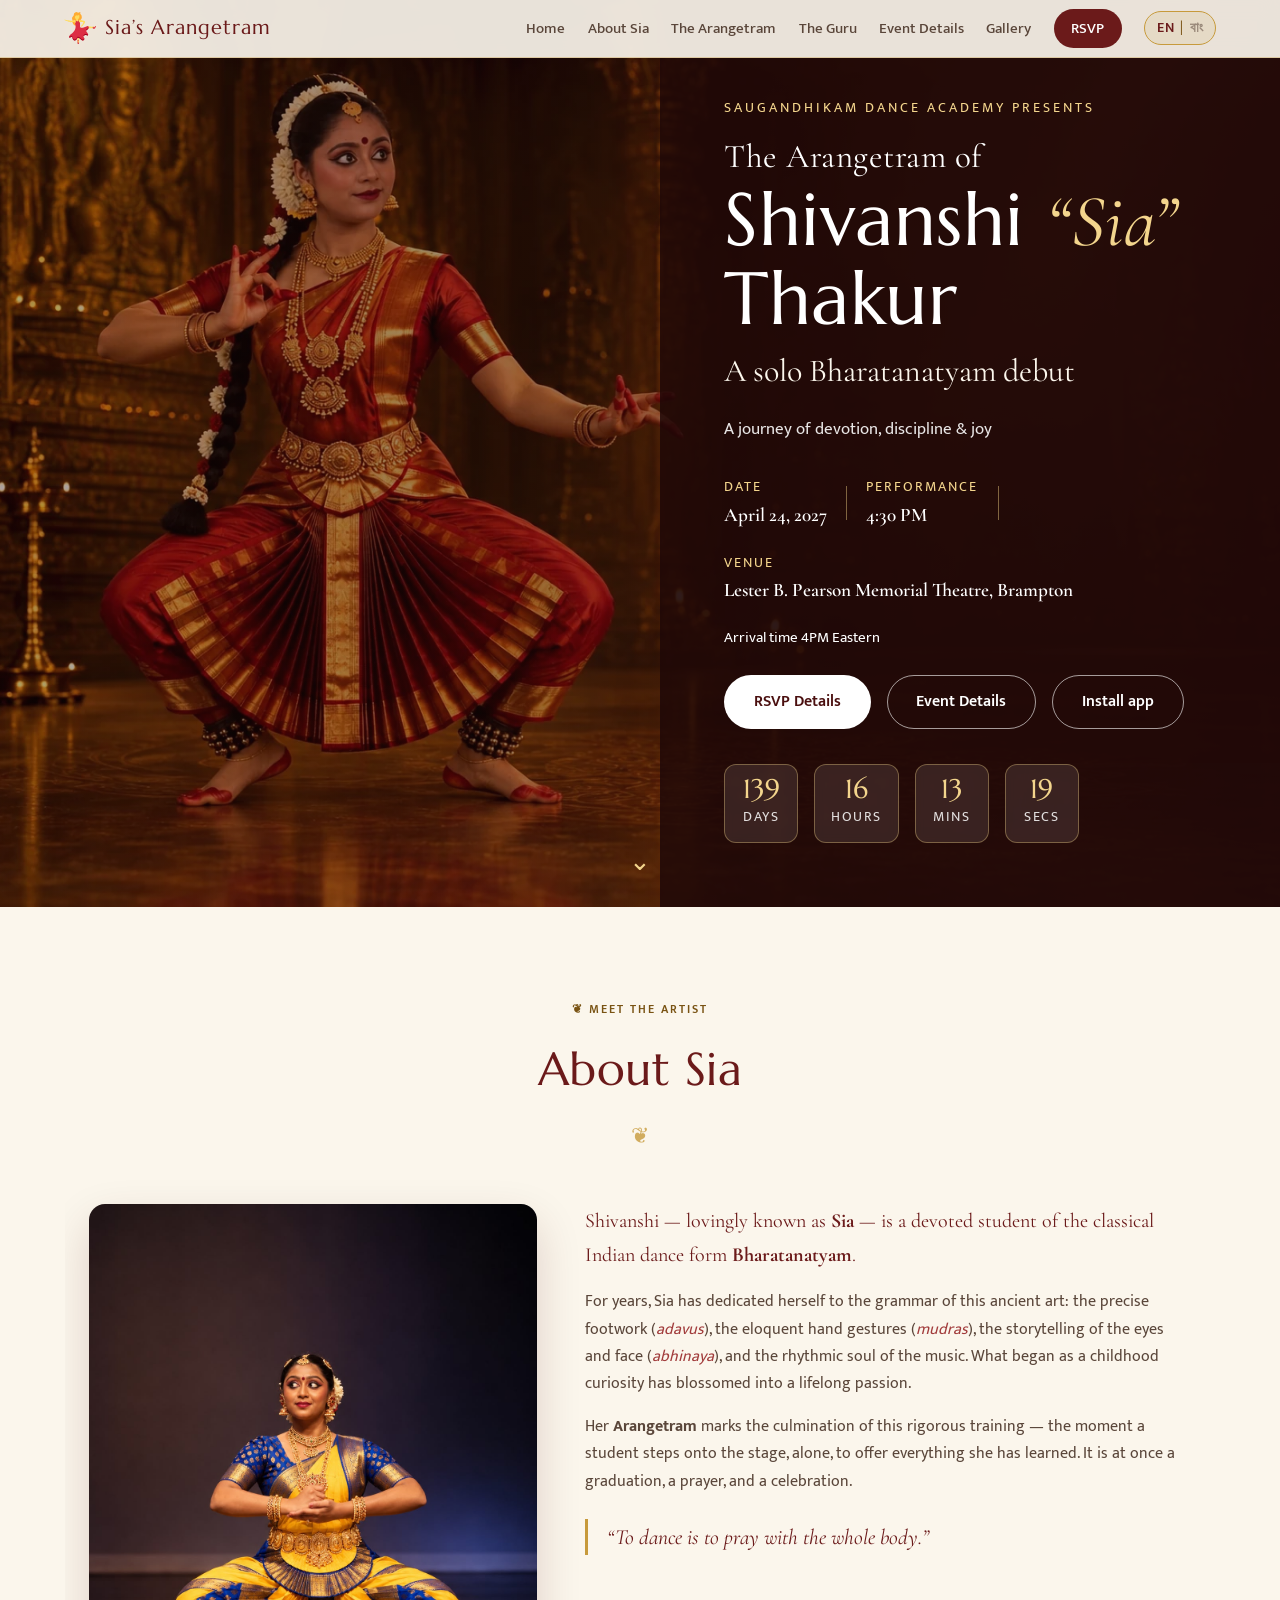
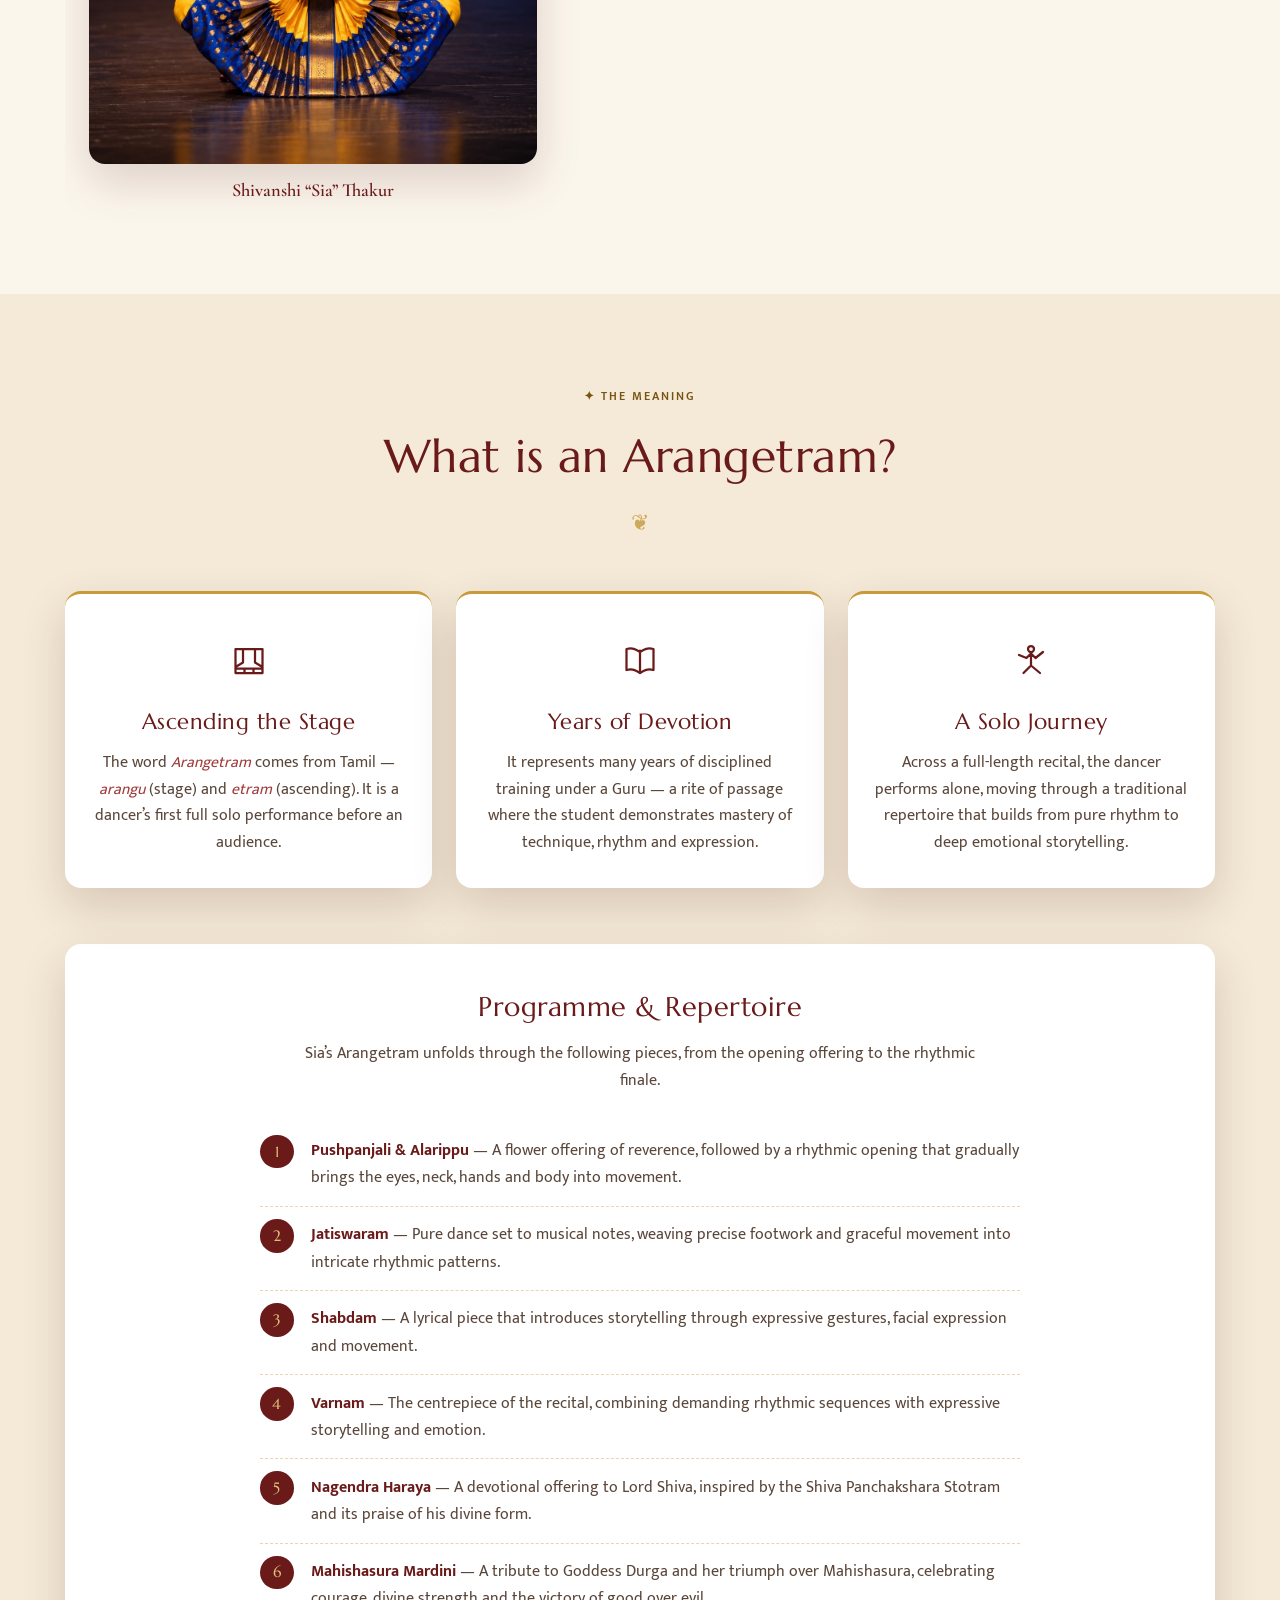
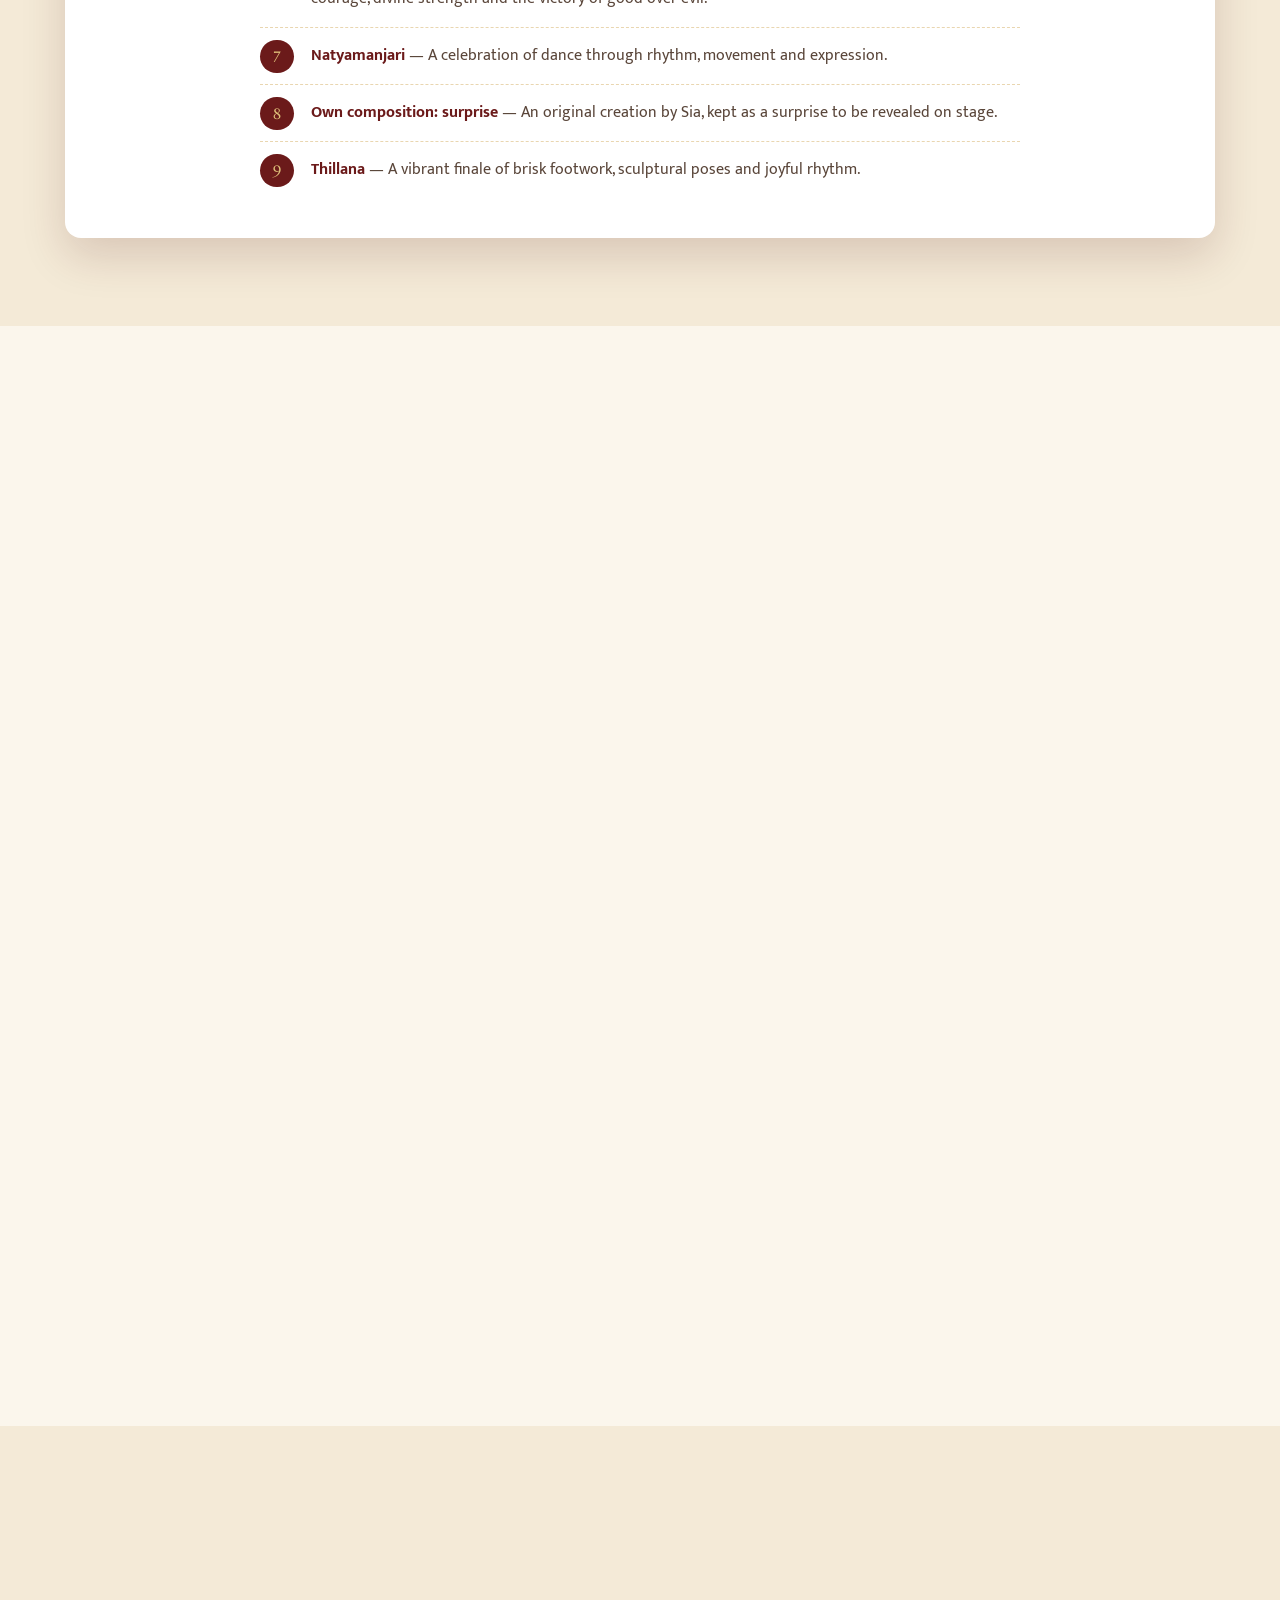
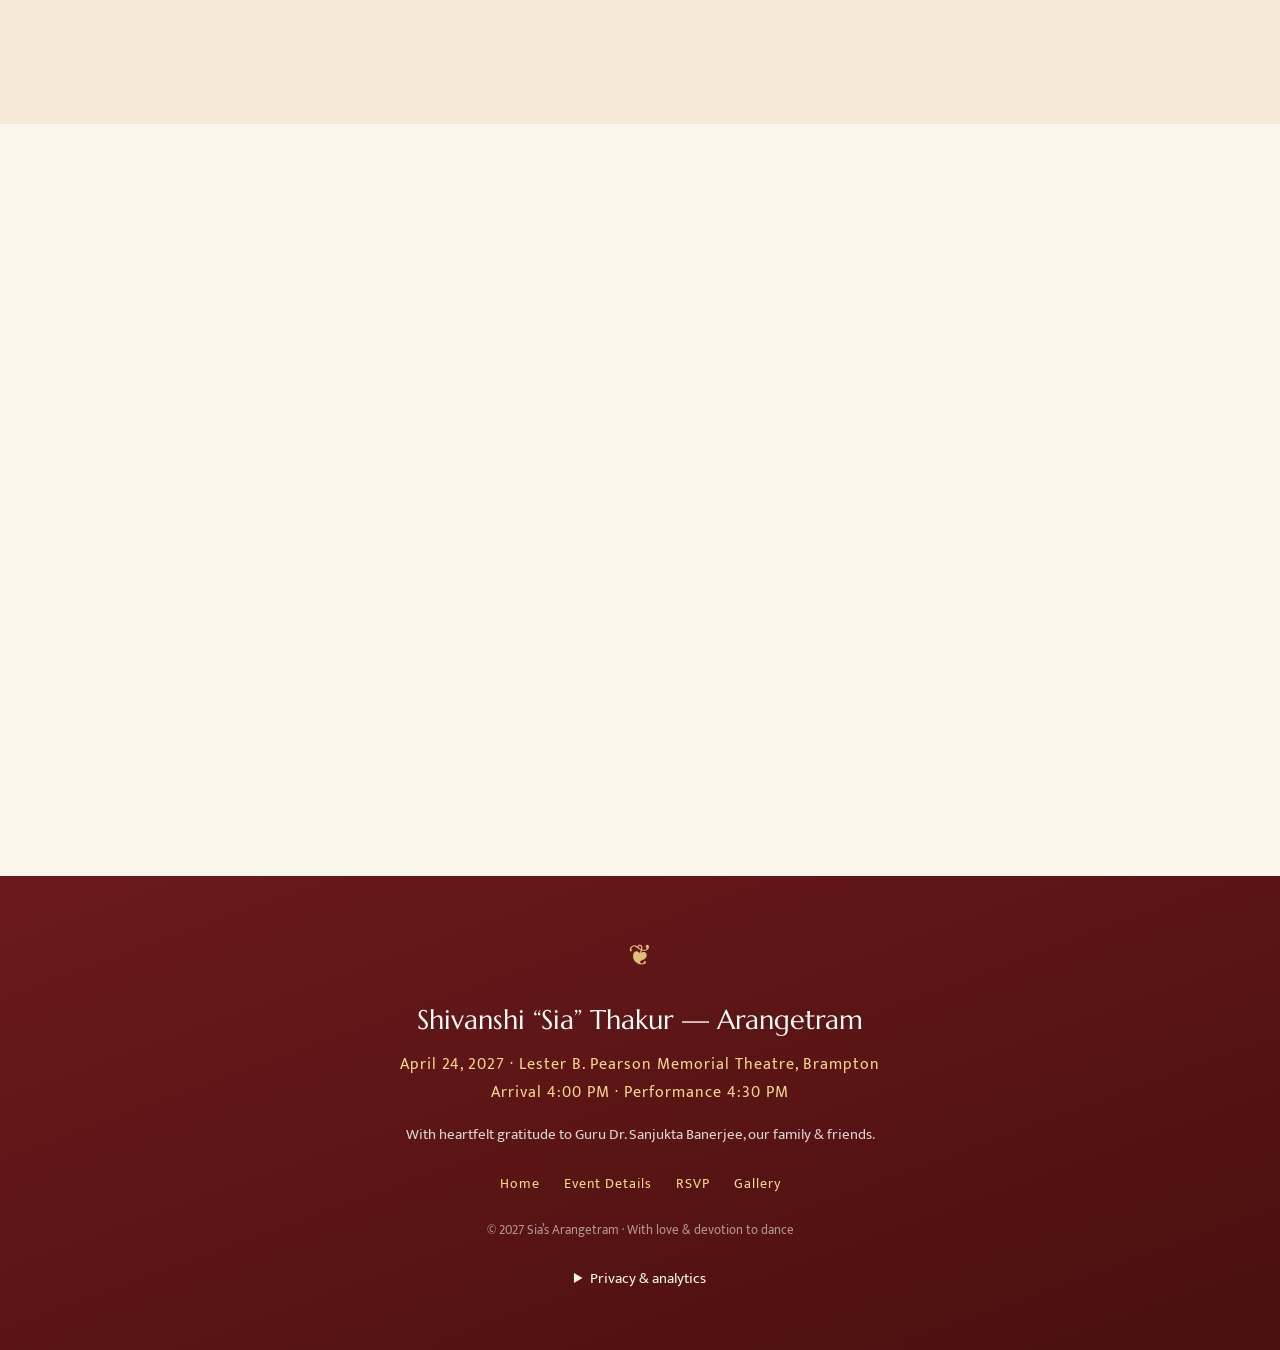
==== index.html @ bdc01415 "Restore two supplied dance portraits with uniform full-pose gallery sizing" ====
<!DOCTYPE html>
<html lang="en">
<head>
<meta charset="UTF-8" />
<meta name="viewport" content="width=device-width, initial-scale=1.0" />
<title>Sia's Arangetram · Shivanshi Thakur · Bharatanatyam</title>
<link rel="canonical" href="https://shivanshi.ca/" />
<meta name="description" content="Celebrate Shivanshi Sia Thakur’s Arangetram on Saturday, April 24, 2027 at Lester B. Pearson Memorial Theatre, Brampton. Welcome at 4:00 PM; performance at 4:30 PM." />

<link rel="preconnect" href="https://fonts.googleapis.com" />
<link rel="preconnect" href="https://fonts.gstatic.com" crossorigin />
<link href="https://fonts.googleapis.com/css2?family=Cormorant+Garamond:ital,wght@0,400;0,500;0,600;0,700;1,400;1,500&family=Marcellus&family=Mukta:wght@300;400;500;600&display=swap" rel="stylesheet" />
<link rel="stylesheet" href="styles.css?v=restored-photos-20261028" />
<link rel="manifest" href="manifest.webmanifest" />
<meta name="theme-color" content="#6b1a1a" />
<meta name="apple-mobile-web-app-capable" content="yes" />
<meta name="apple-mobile-web-app-title" content="Sia" />
<link rel="apple-touch-icon" href="icons/apple-touch-icon.png" />
<script src="pwa.js?v=pwa-20260908" defer></script>
<link rel="icon" href="icons/dance.svg?v=20260908" type="image/svg+xml" />
<link rel="icon" href="icons/favicon-32.png?v=20260908" type="image/png" sizes="32x32" />
<link rel="shortcut icon" href="favicon.ico?v=20260908" />
<meta property="og:type" content="website" />
<meta property="og:url" content="https://shivanshi.ca/" />
<meta property="og:site_name" content="Sia’s Arangetram" />
<meta property="og:title" content="Sia’s Arangetram · April 24, 2027" />
<meta property="og:description" content="Celebrate Shivanshi Thakur’s Bharatanatyam debut at Lester B. Pearson Memorial Theatre, Brampton. Arrival 4PM Eastern." />
<meta property="og:image" content="https://shivanshi.ca/images/hero-sia.png" />
<meta property="og:image:type" content="image/png" />
<meta property="og:image:width" content="1536" />
<meta property="og:image:height" content="1024" />
<meta property="og:image:alt" content="Shivanshi Sia Thakur in Bharatanatyam costume" />
<meta property="og:locale" content="en_CA" />
<meta property="og:locale:alternate" content="bn_BD" />
<meta name="twitter:card" content="summary_large_image" />
<meta name="twitter:title" content="Sia’s Arangetram · April 24, 2027" />
<meta name="twitter:description" content="Lester B. Pearson Memorial Theatre, Brampton · Arrival 4PM Eastern." />
<meta name="twitter:image" content="https://shivanshi.ca/images/hero-sia.png" />
<meta name="twitter:image:alt" content="Shivanshi Sia Thakur in Bharatanatyam costume" />
<script type="application/ld+json">
{
  "@context": "https://schema.org",
  "@type": "Event",
  "@id": "https://shivanshi.ca/#arangetram-event",
  "name": "Shivanshi Sia Thakur’s Arangetram",
  "description": "Bharatanatyam debut recital. Arrival at 4PM Eastern; performance 4:30–7:30 PM, including an intermission. Meet and greet 7:30–8PM. Dinner from 8PM.",
  "url": "https://shivanshi.ca/",
  "image": [
    "https://shivanshi.ca/images/hero-sia.png"
  ],
  "startDate": "2027-04-24T16:30:00-04:00",
  "endDate": "2027-04-24T19:30:00-04:00",
  "doorTime": "2027-04-24T16:00:00-04:00",
  "eventStatus": "https://schema.org/EventScheduled",
  "eventAttendanceMode": "https://schema.org/OfflineEventAttendanceMode",
  "performer": {
    "@type": "Person",
    "name": "Shivanshi Thakur",
    "alternateName": "Sia"
  },
  "location": {
    "@type": "Place",
    "name": "Lester B. Pearson Memorial Theatre",
    "address": {
      "@type": "PostalAddress",
      "streetAddress": "150 Central Park Drive",
      "addressLocality": "Brampton",
      "addressRegion": "ON",
      "postalCode": "L6T 1B4",
      "addressCountry": "CA"
    }
  }
}
</script>
</head>
<body>
<a class="skip-link" href="#mainContent" data-i18n="skip_content">Skip to content</a>

<!-- ================= NAVBAR ================= -->
<header id="navbar">
  <div class="nav-inner">
    <a href="#home" class="brand">
      <img class="brand-dance-icon" src="icons/dance.svg" alt="" width="32" height="32" />
      <span class="brand-text" data-i18n="brand">Sia&rsquo;s Arangetram</span>
    </a>
    <nav>
      <button class="nav-toggle" aria-controls="mobileNavigation" aria-label="Toggle menu" aria-expanded="false">&#9776;</button>
      <ul class="nav-links" id="mobileNavigation">
        <li><a href="#home" data-i18n="nav_home">Home</a></li>
        <li><a href="#about" data-i18n="nav_about">About Sia</a></li>
        <li><a href="#arangetram" data-i18n="nav_arangetram">The Arangetram</a></li>
        <li><a href="#guru" data-i18n="nav_guru">The Guru</a></li>
        <li><a href="#event" data-i18n="nav_event">Event Details</a></li>
        <li><a href="#gallery" data-i18n="nav_gallery">Gallery</a></li>
        <li><a href="#rsvp" class="nav-cta" data-i18n="nav_rsvp">RSVP</a></li>
        <li>
          <button id="langToggle" class="lang-toggle" aria-label="Switch language">
            <span class="lang-opt" data-lang="en">EN</span>
            <span class="lang-sep">|</span>
            <span class="lang-opt" data-lang="bn">&#2476;&#2494;&#2434;</span>
          </button>
        </li>
      </ul>
    </nav>
  </div>
<p id="languageStatus" class="sr-only" role="status"></p>
</header>

<main id="mainContent" tabindex="-1">
<!-- ================= HERO ================= -->
<section id="home" class="hero">
  <div class="hero-bg" style="background-image:url('images/hero-sia.webp')"></div>
  <div class="hero-overlay"></div>
  <div class="hero-content">
    <p class="hero-kicker" data-i18n="hero_kicker">Saugandhikam Dance Academy presents</p>
    <h1 class="hero-title" data-i18n="hero_title"><span class="hero-intro">The Arangetram of</span>Shivanshi <span>&ldquo;Sia&rdquo;</span> Thakur</h1>
    <p class="hero-sub" data-i18n="hero_sub">A solo Bharatanatyam debut</p>
    <p class="hero-tag" data-i18n="hero_tag">A journey of devotion, discipline &amp; joy</p>
    <div class="hero-meta">
      <div class="hero-meta-item">
        <span class="hm-label" data-i18n="label_date">Date</span>
        <span class="hm-value" data-i18n="val_date">April 24, 2027</span>
      </div>
      <div class="hero-divider"></div>
      <div class="hero-meta-item">
        <span class="hm-label" data-i18n="label_time">Performance</span>
        <span class="hm-value" data-i18n="val_time">4:30 PM</span>
      </div>
      <div class="hero-divider"></div>
      <div class="hero-meta-item">
        <span class="hm-label" data-i18n="label_venue">Venue</span>
        <span class="hm-value" data-i18n="val_venue">Lester B. Pearson Memorial Theatre, Brampton</span>
      </div>
    </div>
    <p class="hero-arrival" data-i18n="hero_arrival">Arrival time 4PM Eastern</p>
    <div class="hero-actions">
      <a href="#rsvp" class="btn btn-primary" data-i18n="btn_rsvp_now">RSVP Details</a>
      <a href="#event" class="btn btn-ghost" data-i18n="btn_event_details">Event Details</a>
      <a href="#install" class="btn btn-ghost" data-i18n="install_link">Install app</a>
    </div>
    <div id="countdown" class="countdown" aria-label="Countdown to the event"></div>
  </div>
  <a href="#about" class="scroll-cue" aria-label="Scroll down">&#8964;</a>
</section>

<!-- ================= ABOUT SIA ================= -->
<section id="about" class="section">
  <div class="section-head">
    <span class="eyebrow" data-i18n="about_eyebrow">&#10086; Meet the Artist</span>
    <h2 data-i18n="about_h2">About Sia</h2>
    <div class="ornament">&#10086;</div>
  </div>
  <div class="about-grid">
    <div class="about-photo">
      <img class="sia-portrait" src="images/sia-portrait.jpeg" alt="Shivanshi Sia Thakur in a blue and yellow Bharatanatyam costume" width="1122" height="1402" loading="lazy" decoding="async" />
      <div class="photo-caption" data-i18n="about_caption">Shivanshi &ldquo;Sia&rdquo; Thakur</div>
    </div>
    <div class="about-text">
      <p class="lead" data-i18n="about_p1">Shivanshi &mdash; lovingly known as <strong>Sia</strong> &mdash; is a devoted student of the classical Indian dance form <strong>Bharatanatyam</strong>.</p>
      <p data-i18n="about_p2">For years, Sia has dedicated herself to the grammar of this ancient art: the precise footwork (<em>adavus</em>), the eloquent hand gestures (<em>mudras</em>), the storytelling of the eyes and face (<em>abhinaya</em>), and the rhythmic soul of the music. What began as a childhood curiosity has blossomed into a lifelong passion.</p>
      <p data-i18n="about_p3">Her <strong>Arangetram</strong> marks the culmination of this rigorous training &mdash; the moment a student steps onto the stage, alone, to offer everything she has learned. It is at once a graduation, a prayer, and a celebration.</p>
      <blockquote data-i18n="about_quote">&ldquo;To dance is to pray with the whole body.&rdquo;</blockquote>
    </div>
  </div>
</section>

<!-- ================= THE ARANGETRAM ================= -->
<section id="arangetram" class="section section-alt">
  <div class="section-head">
    <span class="eyebrow" data-i18n="ar_eyebrow">&#10022; The Meaning</span>
    <h2 data-i18n="ar_h2">What is an Arangetram?</h2>
    <div class="ornament">&#10086;</div>
  </div>
  <div class="info-cards">
    <div class="info-card">
      <div class="info-icon"><svg class="line-icon" viewBox="0 0 24 24" fill="none" stroke="currentColor" stroke-width="1.5" stroke-linecap="round" stroke-linejoin="round" aria-hidden="true" focusable="false"><path d="M3 4h18v16H3zM8 4v9l-5 3m13-12v9l5 3M3 17h18M9 20v-3m6 3v-3"/></svg></div>
      <h3 data-i18n="ar_c1_h">Ascending the Stage</h3>
      <p data-i18n="ar_c1_p">The word <em>Arangetram</em> comes from Tamil &mdash; <em>arangu</em> (stage) and <em>etram</em> (ascending). It is a dancer&rsquo;s first full solo performance before an audience.</p>
    </div>
    <div class="info-card">
      <div class="info-icon"><svg class="line-icon" viewBox="0 0 24 24" fill="none" stroke="currentColor" stroke-width="1.5" stroke-linecap="round" stroke-linejoin="round" aria-hidden="true" focusable="false"><path d="M12 5v15M3 4c4-1 6 0 9 2 3-2 5-3 9-2v14c-4-1-6 0-9 2-3-2-5-3-9-2z"/></svg></div>
      <h3 data-i18n="ar_c2_h">Years of Devotion</h3>
      <p data-i18n="ar_c2_p">It represents many years of disciplined training under a Guru &mdash; a rite of passage where the student demonstrates mastery of technique, rhythm and expression.</p>
    </div>
    <div class="info-card">
      <div class="info-icon"><svg class="line-icon" viewBox="0 0 24 24" fill="none" stroke="currentColor" stroke-width="1.5" stroke-linecap="round" stroke-linejoin="round" aria-hidden="true" focusable="false"><circle cx="12" cy="4" r="2"/><path d="m4 8 5 2 3-3 3 3 5-4M12 7v8m0 0-5 5m5-5 6 5"/></svg></div>
      <h3 data-i18n="ar_c3_h">A Solo Journey</h3>
      <p data-i18n="ar_c3_p">Across a full-length recital, the dancer performs alone, moving through a traditional repertoire that builds from pure rhythm to deep emotional storytelling.</p>
    </div>
  </div>
  <div class="margam">
    <h3 class="margam-title" data-i18n="margam_title">Programme &amp; Repertoire</h3>
    <p class="margam-intro" data-i18n="margam_intro">Sia’s Arangetram unfolds through the following pieces, from the opening offering to the rhythmic finale.</p>
    <ol class="margam-list">
      <li data-i18n="margam_1"><strong>Pushpanjali &amp; Alarippu</strong> — A flower offering of reverence, followed by a rhythmic opening that gradually brings the eyes, neck, hands and body into movement.</li>
      <li data-i18n="margam_2"><strong>Jatiswaram</strong> — Pure dance set to musical notes, weaving precise footwork and graceful movement into intricate rhythmic patterns.</li>
      <li data-i18n="margam_3"><strong>Shabdam</strong> — A lyrical piece that introduces storytelling through expressive gestures, facial expression and movement.</li>
      <li data-i18n="margam_4"><strong>Varnam</strong> — The centrepiece of the recital, combining demanding rhythmic sequences with expressive storytelling and emotion.</li>
      <li data-i18n="margam_nagendra"><strong>Nagendra Haraya</strong> — A devotional offering to Lord Shiva, inspired by the Shiva Panchakshara Stotram and its praise of his divine form.</li>
      <li data-i18n="margam_5"><strong>Mahishasura Mardini</strong> — A tribute to Goddess Durga and her triumph over Mahishasura, celebrating courage, divine strength and the victory of good over evil.</li>
      <li data-i18n="margam_6"><strong>Natyamanjari</strong> — A celebration of dance through rhythm, movement and expression.</li>
      <li data-i18n="margam_7"><strong>Own composition: surprise</strong> — An original creation by Sia, kept as a surprise to be revealed on stage.</li>
      <li data-i18n="margam_8"><strong>Thillana</strong> — A vibrant finale of brisk footwork, sculptural poses and joyful rhythm.</li>
    </ol>
  </div>
</section>

<!-- ================= THE GURU ================= -->
<section id="guru" class="section">
  <div class="section-head">
    <span class="eyebrow" data-i18n="guru_eyebrow">&#10086; Guru Vandana</span>
    <h2 data-i18n="guru_h2">The Guru</h2>
    <div class="ornament">&#10086;</div>
  </div>
  <div class="guru-grid">
    <div class="guru-text">
      <h3 data-i18n="guru_name">Dr. Sanjukta Banerjee</h3>
      <p class="guru-role" data-i18n="guru_role">Guru · Founder &amp; Artistic Director, Saugandhikam Dance Academy</p>
      <p data-i18n="guru_p1"><strong>Dr. Sanjukta Banerjee</strong> is an Indo-Canadian classical dancer, choreographer and educator whose practice spans <strong>Bharatanatyam, Mohiniyattam and Kathakali</strong>. She holds a PhD in Dance from York University and trained at Kolkata Kalamandalam under Kalamandalam P. Govindan Kutty and Dr. Thankamani Kutty.</p>
      <p data-i18n="guru_p2">Many know her as <strong>Goddess Durga in Doordarshan&rsquo;s Mahalaya presentation of Mahishasura Mardini</strong>. Alongside her television work, she has brought Indian classical dance to international audiences through performances, workshops and lecture-demonstrations.</p>
      <p data-i18n="guru_p3">As founder and artistic director of <strong>Saugandhikam Dance Academy</strong>, she nurtures dancers across the Greater Toronto Area. Sia&rsquo;s Arangetram is a celebration of this guru–shishya bond, with heartfelt gratitude for her Guru&rsquo;s guidance, care and dedication.</p>
      <p class="guru-sources" data-i18n="guru_sources"><a href="https://www.sanjuktabanerjee.org/" target="_blank" rel="noopener noreferrer">Official artist profile</a></p>
    </div>
    <div class="guru-photo">
      <img class="guru-portrait" src="images/guru-sanjukta-20260908.webp" alt="Dr. Sanjukta Banerjee in a classical dance pose" width="1024" height="1536" loading="lazy" decoding="async" />
      <div class="photo-caption" data-i18n="guru_caption">Dr. Sanjukta Banerjee</div>
    </div>
  </div>
</section>


<!-- ================= EVENT DETAILS ================= -->
<section id="event" class="section section-alt">
  <div class="section-head">
    <span class="eyebrow" data-i18n="event_eyebrow">&#10022; You&rsquo;re Invited</span>
    <h2 data-i18n="event_h2">Event Details</h2>
    <div class="ornament">&#10086;</div>
  </div>
  <div class="event-grid">
    <div class="event-card">
      <div class="event-icon"><svg class="line-icon" viewBox="0 0 24 24" fill="none" stroke="currentColor" stroke-width="1.5" stroke-linecap="round" stroke-linejoin="round" aria-hidden="true" focusable="false"><rect x="3" y="5" width="18" height="16" rx="2"/><path d="M7 3v4m10-4v4M3 11h18m-13 4h2m4 0h2"/></svg></div>
      <h3 data-i18n="event_date_h">Date</h3>
      <p data-i18n="event_date_p">Saturday<br /><strong>April 24, 2027</strong></p>
    </div>
    <div class="event-card">
      <div class="event-icon"><svg class="line-icon" viewBox="0 0 24 24" fill="none" stroke="currentColor" stroke-width="1.5" stroke-linecap="round" stroke-linejoin="round" aria-hidden="true" focusable="false"><circle cx="12" cy="12" r="9"/><path d="M12 7v5l4 2"/></svg></div>
      <h3 data-i18n="event_time_h">Performance</h3>
      <p data-i18n="event_time_p"><strong>4:30–7:30 PM</strong><br />Includes a 30-minute intermission</p>
    </div>
    <div class="event-card">
      <div class="event-icon"><svg class="line-icon" viewBox="0 0 24 24" fill="none" stroke="currentColor" stroke-width="1.5" stroke-linecap="round" stroke-linejoin="round" aria-hidden="true" focusable="false"><path d="M19 10c0 5-7 11-7 11S5 15 5 10a7 7 0 0 1 14 0Z"/><circle cx="12" cy="10" r="2"/></svg></div>
      <h3 data-i18n="event_venue_h">Venue</h3>
      <p data-i18n="event_venue_p"><strong>Lester B. Pearson Memorial Theatre</strong><br />150 Central Park Drive<br />Brampton, ON L6T 1B4</p>
    </div>
    <div class="event-card" id="musicians">
      <div class="event-icon"><svg class="line-icon" viewBox="0 0 24 24" fill="none" stroke="currentColor" stroke-width="1.5" stroke-linecap="round" stroke-linejoin="round" aria-hidden="true" focusable="false"><path d="M9 18V5l11-2v13M9 9l11-2"/><ellipse cx="6" cy="18" rx="3" ry="2"/><ellipse cx="17" cy="16" rx="3" ry="2"/></svg></div>
      <h3 data-i18n="event_music_h">Musicians</h3>
      <p data-i18n="event_music_p"><a href="musicians.html">Meet the musicians</a><br />Vocal · Mridangam · Flute</p>
    </div>
    <div class="event-card">
      <div class="event-icon"><svg class="line-icon" viewBox="0 0 24 24" fill="none" stroke="currentColor" stroke-width="1.5" stroke-linecap="round" stroke-linejoin="round" aria-hidden="true" focusable="false"><path d="M4 3v7m4-7v7M4 7h4m-2 3v11M19 3c-5 4-5 9 0 9V3Zm0 9v9"/><circle cx="12" cy="13" r="3"/></svg></div>
      <h3 data-i18n="event_food_h">Dinner</h3>
      <p data-i18n="event_food_p"><strong>8:00 PM onwards</strong><br />Please join us after the recital<br /><small>Vegetarian</small></p>
    </div>
    <div class="event-card">
      <div class="event-icon"><svg class="line-icon" viewBox="0 0 24 24" fill="none" stroke="currentColor" stroke-width="1.5" stroke-linecap="round" stroke-linejoin="round" aria-hidden="true" focusable="false"><circle cx="12" cy="7" r="4"/><path d="M4 21v-2a8 8 0 0 1 16 0v2"/></svg></div>
      <h3 data-i18n="event_guest_h">Special Guest</h3>
      <p data-i18n="event_guest_p"><strong>To Be Announced</strong></p>
    </div>
  </div>

  <div class="calendar-links">
    <h3 data-i18n="calendar_title">Add to your calendar</h3>
    <p data-i18n="calendar_note">Saves arrival at 4PM through the recital’s end at 7:30PM Eastern. Meet &amp; greet 7:30–8PM; dinner from 8PM.</p>
    <a class="btn btn-primary" href="https://calendar.google.com/calendar/render?action=TEMPLATE&amp;text=Sia%E2%80%99s%20Arangetram%20%E2%80%94%20arrival%20%26%20recital&amp;dates=20270424T200000Z%2F20270424T233000Z&amp;ctz=America%2FToronto&amp;details=Arrival%204PM%20Eastern.%20Performance%204%3A30%E2%80%937%3A30%20PM%2C%20including%20intermission.%20Meet%20%26%20greet%207%3A30%E2%80%938PM.%20Dinner%20from%208PM%20(outside%20this%20calendar%20block).%20https%3A%2F%2Fshivanshi.ca%2F&amp;location=Lester%20B.%20Pearson%20Memorial%20Theatre%2C%20150%20Central%20Park%20Drive%2C%20Brampton%2C%20ON%20L6T%201B4" target="_blank" rel="noopener noreferrer" data-i18n="calendar_google">Google Calendar</a>
    <a class="btn calendar-download" href="sia-arangetram.ics" download="sia-arangetram.ics" data-i18n="calendar_download">Apple / Outlook / Download .ics</a>
  </div>
  <div class="event-extra">
    <div class="map-wrap">
      <h3 data-i18n="map_h">Getting There</h3>
      <p data-i18n="val_venue">Lester B. Pearson Memorial Theatre, Brampton</p>
      <p class="map-note" data-i18n="map_note">Located in the Brampton Civic Centre. Please arrive at 4:00 PM Eastern; the performance begins at 4:30 PM.</p>
      <p class="venue-link"><a href="https://www.google.com/maps/dir/?api=1&amp;destination=Lester%20B.%20Pearson%20Memorial%20Theatre%2C%20150%20Central%20Park%20Drive%2C%20Brampton%2C%20ON%20L6T%201B4" target="_blank" rel="noopener noreferrer" data-i18n="venue_directions">Get directions</a> · <a href="https://experiencebrampton.com/venue/lbp-theatre/" target="_blank" rel="noopener noreferrer" data-i18n="venue_link">Venue information</a></p>
    </div>
    <div class="schedule-wrap">
      <h3 data-i18n="sched_h">The Evening</h3>
      <ul class="timeline">
<li><span class="t-time" data-i18n="sched_time_1">4:00–4:30 PM</span><span class="t-desc" data-i18n="sched_1">Guest arrival, welcome &amp; refreshments</span></li>
<li><span class="t-time" data-i18n="sched_time_2">4:30–7:30 PM</span><span class="t-desc" data-i18n="sched_2">Arangetram performance, including the intermission</span></li>
<li><span class="t-time" data-i18n="sched_time_3">During the recital</span><span class="t-desc" data-i18n="sched_3">30-minute intermission · Exact time to be announced</span></li>
<li><span class="t-time" data-i18n="sched_meet_time">7:30–8:00 PM</span><span class="t-desc" data-i18n="sched_meet">Meet &amp; greet</span></li>
<li><span class="t-time" data-i18n="sched_time_4">8:00 PM onwards</span><span class="t-desc" data-i18n="sched_4">Dinner</span></li>
</ul>
<p class="schedule-note" data-i18n="schedule_timezone">All times are local to Toronto.</p>
    </div>
  </div>
</section>

<!-- ================= GALLERY / RECORDINGS ================= -->
<section id="gallery" class="section">
  <div class="section-head"><span class="eyebrow" data-i18n="gallery_eyebrow">A Journey in Dance</span><h2 data-i18n="gallery_h2">Gallery &amp; Recordings</h2><div class="ornament" aria-hidden="true">&#10086;</div></div>
  <div class="gallery-tabs" role="tablist" aria-label="Gallery period" hidden>
    <button type="button" id="tabBefore" role="tab" aria-controls="galleryBefore" aria-selected="true" tabindex="0" data-i18n="gallery_before">Before the event</button>
    <button type="button" id="tabAfter" role="tab" aria-controls="galleryAfter" aria-selected="false" tabindex="-1" data-i18n="gallery_after">After the event</button>
  </div>
  <div id="galleryBefore" role="tabpanel" aria-labelledby="tabBefore" tabindex="0">
  <h3 class="sub-head" data-i18n="gallery_photo_h">Sia in Dance</h3>
  <p class="gallery-sub-note" data-i18n="gallery_portrait_note">A few moments from Sia&rsquo;s dance journey.</p>
  <div class="dance-portraits">
<a class="gallery-photo gallery-photo--full" href="images/sia-courtyard-restored-20261028.jpeg" aria-haspopup="dialog"><img src="images/sia-courtyard-restored-20261028.jpeg" alt="Sia in a blue and orange Bharatanatyam costume, holding an aramandi pose" width="991" height="1356" loading="lazy" decoding="async" /></a>
<a class="gallery-photo gallery-photo--full" href="images/sia-mudras-restored-20261028.jpeg" aria-haspopup="dialog"><img src="images/sia-mudras-restored-20261028.jpeg" alt="Sia in a blue and orange Bharatanatyam costume, showing expressive hand gestures" width="1064" height="1578" loading="lazy" decoding="async" /></a>
<a class="gallery-photo" id="siaCulturalPortrait" href="images/sia-cultural-portrait.webp" aria-haspopup="dialog"><img src="images/sia-cultural-portrait.webp" alt="Sia in a traditional yellow sari holding a decorated ceremonial pot" width="650" height="1084" loading="lazy" decoding="async" /></a>
<a class="gallery-photo" href="images/sia-dance-3.jpeg" aria-haspopup="dialog"><img src="images/sia-dance-3.jpeg" alt="Sia standing in a blue and yellow Bharatanatyam costume" width="1015" height="1550" loading="lazy" decoding="async" /></a>
<a class="gallery-photo" href="images/sia-dance-2.jpeg" aria-haspopup="dialog"><img src="images/sia-dance-2.jpeg" alt="Sia in a white and gold dance costume" width="1024" height="1536" loading="lazy" decoding="async" /></a>
<a class="gallery-photo" href="images/sia-dance-pose-1.webp" aria-haspopup="dialog"><img src="images/sia-dance-pose-1.webp" alt="Sia in blue and yellow, holding a Bharatanatyam pose" width="1024" height="1536" loading="lazy" decoding="async" /></a>
<a class="gallery-photo" href="images/sia-dance-pose-2.webp" aria-haspopup="dialog"><img src="images/sia-dance-pose-2.webp" alt="Sia in blue and yellow with an outstretched arm" width="1086" height="1448" loading="lazy" decoding="async" /></a>
<a class="gallery-photo" href="images/sia-dance-autumn-20260921.jpeg" aria-haspopup="dialog"><img src="images/sia-dance-autumn-20260921.jpeg" alt="Sia in a yellow and blue Bharatanatyam costume, balancing in a dance pose in an autumn garden" width="1122" height="1402" loading="lazy" decoding="async" /></a>
<a class="gallery-photo" href="images/sia-pujo-1-20261027.jpeg" aria-haspopup="dialog"><img src="images/sia-pujo-1-20261027.jpeg" alt="Sia performing an expressive Bharatanatyam pose at Durga Puja" width="1086" height="1448" loading="lazy" decoding="async" /></a>
<a class="gallery-photo" href="images/sia-pujo-2-20261027.jpeg" aria-haspopup="dialog"><img src="images/sia-pujo-2-20261027.jpeg" alt="Sia greeting with joined palms in Bharatanatyam costume at Durga Puja" width="1086" height="1448" loading="lazy" decoding="async" /></a>
</div>
<h3 class="sub-head" data-i18n="gallery_guru_h">With her Guru</h3>
<p class="gallery-sub-note" data-i18n="gallery_guru_note">Moments of recognition with Dr. Sanjukta Banerjee.</p>
<div class="dance-portraits guru-gallery">
<a class="gallery-photo" href="images/sia-guru-award-stage.webp" aria-haspopup="dialog"><img src="images/sia-guru-award-stage.webp" alt="Sia with Dr. Sanjukta Banerjee, holding an award in dance costume" width="1268" height="1240" loading="lazy" decoding="async" /></a>
<a class="gallery-photo" href="images/sia-guru-award-certificate.webp" aria-haspopup="dialog"><img src="images/sia-guru-award-certificate.webp" alt="Sia with her Guru, Dr. Sanjukta Banerjee, holding a trophy and certificate" width="1086" height="1448" loading="lazy" decoding="async" /></a>
<a class="gallery-photo" href="images/sia-guru-achievement.webp" aria-haspopup="dialog"><img src="images/sia-guru-achievement.webp" alt="Sia in yellow with Dr. Sanjukta Banerjee, holding an achievement certificate and trophy" width="1087" height="1447" loading="lazy" decoding="async" /></a>
<a class="gallery-photo" href="images/sia-with-guru.webp" aria-haspopup="dialog"><img src="images/sia-with-guru.webp" alt="Sia standing beside her Guru, Dr. Sanjukta Banerjee, in a green and gold sari" width="864" height="1536" loading="lazy" decoding="async" /></a>
</div>
<div class="media-updates"><div class="media-card"><svg class="line-icon" viewBox="0 0 24 24" fill="none" stroke="currentColor" stroke-width="1.5" stroke-linecap="round" stroke-linejoin="round" aria-hidden="true" focusable="false"><path d="M3 7h4l2-3h6l2 3h4v14H3z"/><circle cx="12" cy="14" r="4"/></svg><h3 data-i18n="gallery_rehearsal_h">Rehearsal Moments</h3><p data-i18n="gallery_rehearsal_p">Coming soon · Glimpses of the preparations will be shared here.</p></div></div>
  </div>
  <div id="galleryAfter" role="tabpanel" aria-labelledby="tabAfter" tabindex="0">
    <h3 class="sub-head" data-i18n="gallery_after">After the event</h3>
    <p class="gallery-sub-note" data-i18n="gallery_after_note">Event photos and recordings will be shared here after April 24, 2027.</p>
    <div class="media-updates"><div class="media-card"><svg class="line-icon" viewBox="0 0 24 24" fill="none" stroke="currentColor" stroke-width="1.5" stroke-linecap="round" stroke-linejoin="round" aria-hidden="true" focusable="false"><path d="M3 7h4l2-3h6l2 3h4v14H3z"/><circle cx="12" cy="14" r="4"/></svg><h3 data-i18n="gallery_event_h">Event Photographs</h3><p data-i18n="gallery_event_p">Coming after April 24, 2027 · Memories from the celebration.</p></div><div class="media-card"><svg class="line-icon" viewBox="0 0 24 24" fill="none" stroke="currentColor" stroke-width="1.5" stroke-linecap="round" stroke-linejoin="round" aria-hidden="true" focusable="false"><rect x="3" y="3" width="18" height="18" rx="2"/><path d="M7 3v18m10-18v18M3 8h4m-4 8h4m10-8h4m-4 8h4m-11-7 5 3-5 3z"/></svg><h3 data-i18n="gallery_video_h">Performance Recording</h3><p data-i18n="gallery_video_p">Coming after the event · Recording details will be announced here.</p></div></div>
  </div>
</section>


<!-- ================= RSVP ================= -->
<section id="rsvp" class="section section-alt">
  <div class="section-head"><span class="eyebrow" data-i18n="rsvp_eyebrow">Join the Celebration</span><h2 data-i18n="rsvp_h2">RSVP</h2><div class="ornament" aria-hidden="true">&#10086;</div></div>
  <p class="rsvp-intro" data-i18n="rsvp_intro">We look forward to celebrating with you and sharing dinner after the recital.</p>
  <div class="registration-card">
<svg class="line-icon" viewBox="0 0 24 24" fill="none" stroke="currentColor" stroke-width="1.5" stroke-linecap="round" stroke-linejoin="round" aria-hidden="true" focusable="false"><rect x="3" y="5" width="18" height="14" rx="2"/><path d="m3 6 9 7 9-7"/></svg>
    <div id="registrationPending"><h3 data-i18n="rsvp_pending_h">RSVP details coming soon</h3><p data-i18n="rsvp_pending_p">Registration is not open yet. Please check back here for the RSVP link.</p></div>
    <div id="registrationReady" hidden>
      <a id="eventbriteLink" class="btn btn-primary" target="_blank" rel="noopener noreferrer" data-i18n="rsvp_eventbrite">RSVP on Eventbrite</a>
      <p data-i18n="rsvp_external_note">Complete your registration on Eventbrite. Your place is confirmed only when Eventbrite confirms your registration.</p>
    </div>
  </div>
</section>

<section id="blessings" class="section section-alt" aria-labelledby="blessingsTitle">
  <div class="section-head"><h2 id="blessingsTitle" data-i18n="blessings_title">Blessings for Sia</h2></div>
  <p class="blessings-intro" data-i18n="blessings_intro">A place for kind wishes from family and friends. Messages are published only with permission and after review.</p>
  <p id="blessingsPending" data-i18n="blessings_pending">The guestbook is opening soon. Message submissions are not available yet.</p>
  <a id="blessingsSubmit" class="btn btn-primary" hidden target="_blank" rel="noopener noreferrer" data-i18n="blessings_submit">Send a blessing for review</a>
  <p id="blessingsNotice" hidden data-i18n="blessings_notice">The form opens separately. Please use your first name only and avoid private details. Submitting does not publish your message automatically.</p>
  <p id="blessingsStatus" role="status" data-i18n="blessings_empty">No blessings have been published yet.</p>
  <div id="blessingsWall" class="blessings-wall"></div>
</section>
<!-- ================= FOOTER ================= -->
<section id="install" class="install-section" aria-labelledby="installTitle">
  <div class="install-heading">
    <img src="icons/icon-192.png" alt="" width="64" height="64" loading="lazy" />
    <div><h2 id="installTitle" data-i18n="install_title">Keep Sia’s Arangetram on your phone</h2>
    <p data-i18n="install_intro">Add the website to your home screen for quick access to event details and photos.</p></div>
  </div>
  <button type="button" class="btn btn-primary" id="installApp" hidden data-i18n="install_link">Install app</button>
  <p id="installStatus" role="status" hidden></p>
  <div class="install-steps" id="installSteps">
    <details open><summary data-i18n="install_android">Android</summary><p data-i18n="install_android_steps">Open this website in Chrome. Tap the three-dot menu, then <strong>Add to Home screen</strong> or <strong>Install app</strong>, and confirm.</p></details>
    <details open><summary data-i18n="install_iphone">iPhone / iPad</summary><p data-i18n="install_iphone_steps">Open this website in Safari. Tap <strong>Share</strong> (or <strong>More → Share</strong>), then <strong>Add to Home Screen</strong>. Turn on <strong>Open as Web App</strong> if shown, then tap <strong>Add</strong>.</p></details>
  </div>
  <p class="install-note" id="installNote" data-i18n="install_note">Opened from Instagram, Facebook or another app? Open this link in Safari or Chrome first. On a computer, use your browser’s install option if available.</p>
</section>

<section id="social" class="section social-section" aria-labelledby="socialTitle">
  <h2 id="socialTitle" data-i18n="social_title">Follow Sia’s journey</h2>
  <p data-i18n="social_pending">Our social links will be shared here soon.</p>
  <div class="social-links">
    <a data-social="youtube" aria-disabled="true">YouTube <span data-i18n="social_soon">— Coming soon</span></a>
    <a data-social="facebook" aria-disabled="true">Facebook <span data-i18n="social_soon">— Coming soon</span></a>
    <a data-social="instagram" aria-disabled="true">Instagram <span data-i18n="social_soon">— Coming soon</span></a>
  </div>
</section>
</main>
<footer class="footer">
  <div class="footer-ornament">&#10086;</div>
  <p class="footer-title" data-i18n="footer_title">Shivanshi &ldquo;Sia&rdquo; Thakur &mdash; Arangetram</p>
  <p class="footer-sub" data-i18n="footer_sub">April 24, 2027 · Lester B. Pearson Memorial Theatre, Brampton<br />Arrival 4:00 PM · Performance 4:30 PM</p>
  <p class="footer-thanks" data-i18n="footer_thanks">With heartfelt gratitude to Guru Dr. Sanjukta Banerjee, our family &amp; friends.</p>
  <div class="footer-links">
    <a href="#home" data-i18n="nav_home">Home</a><a href="#event" data-i18n="nav_event">Event Details</a><a href="#rsvp" data-i18n="nav_rsvp">RSVP</a><a href="#gallery" data-i18n="nav_gallery">Gallery</a>
  </div>
  <p class="footer-fine" data-i18n="footer_fine">&#169; 2027 Sia&rsquo;s Arangetram · With love &amp; devotion to dance</p>
<details id="privacy" class="privacy-note">
    <summary data-i18n="privacy_title">Privacy &amp; analytics</summary>
    <p id="analyticsNotice" data-i18n="analytics_off">Optional visitor analytics are not enabled.</p>
    <p data-i18n="privacy_external">External links use their providers’ privacy policies. Language preference is saved only on your device.</p>
    <a href="https://www.cloudflare.com/web-analytics/" target="_blank" rel="noopener noreferrer" data-i18n="analytics_provider">About Cloudflare Web Analytics</a>
  </details>
</footer>

<dialog id="photoLightbox" class="photo-lightbox" aria-label="Expanded photograph">
  <button type="button" class="lightbox-close" aria-label="Close photograph">&times;</button>
  <img id="lightboxImage" alt="" />
  <div class="lightbox-controls">
    <button type="button" id="photoPrev" aria-label="Previous photograph">←</button>
    <p id="photoCount" aria-live="polite" aria-atomic="true"></p>
    <button type="button" id="photoNext" aria-label="Next photograph">→</button>
  </div>
</dialog>

<script src="i18n.js?v=academy-presents-20260926"></script>
<script src="site-config.js?v=site-refresh-20260908"></script>
<script src="script.js?v=academy-presents-20260926"></script>
<script src="blessings.js?v=site-refresh-20260908" defer></script>
<script src="analytics.js?v=site-refresh-20260908" defer></script>
</body>
</html>
---- styles.css ----
/* =========================================================
   Sia's Arangetram — Stylesheet
   Palette: deep maroon, temple gold, ivory, warm accents
   ========================================================= */

:root {
  --maroon: #6b1a1a;
  --maroon-deep: #4a0f0f;
  --gold: #c79a3b;
  --gold-light: #e6c98a;
  --gold-soft: #dfc07a;
  --ivory: #fbf6ec;
  --ivory-2: #f4ead7;
  --ink: #2b1b12;
  --ink-soft: #5a463a;
  --rose: #a13b3b;
  --shadow: 0 18px 45px rgba(74, 15, 15, 0.16);
  --radius: 16px;
  --serif: "Cormorant Garamond", Georgia, serif;
  --display: "Marcellus", Georgia, serif;
  --body: "Mukta", "Segoe UI", sans-serif;
}

* { margin: 0; padding: 0; box-sizing: border-box; }

html { scroll-behavior: smooth; scroll-padding-top: 76px; }

body {
  font-family: var(--body);
  color: var(--ink);
  background: var(--ivory);
  line-height: 1.7;
  overflow-x: hidden;
}

h1, h2, h3 { font-family: var(--display); font-weight: 400; letter-spacing: 0.5px; }
em { color: var(--rose); font-style: italic; }

/* ---- decorative repeating background pattern ---- */
body::before {
  content: "";
  position: fixed;
  inset: 0;
  z-index: -1;
  background-image: radial-gradient(circle at 15% 20%, rgba(199,154,59,0.05) 0, transparent 40%),
                    radial-gradient(circle at 85% 80%, rgba(107,26,26,0.05) 0, transparent 40%);
}

/* ================= NAVBAR ================= */
#navbar {
  position: fixed; top: 0; left: 0; right: 0; z-index: 1000;
  background: rgba(251, 246, 236, 0.92);
  backdrop-filter: blur(10px);
  border-bottom: 1px solid rgba(199, 154, 59, 0.35);
  transition: box-shadow 0.3s;
}
#navbar.scrolled { box-shadow: 0 6px 24px rgba(74,15,15,0.10); }
.nav-inner {
  max-width: 1200px; margin: 0 auto; padding: 0.7rem 1.5rem;
  display: flex; align-items: center; justify-content: space-between;
}
.brand { display: flex; align-items: center; gap: 0.55rem; text-decoration: none; color: var(--maroon); }
.brand-mark { color: var(--gold); font-size: 1.4rem; }
.brand-text { font-family: var(--display); font-size: 1.25rem; letter-spacing: 1px; }
.nav-links { list-style: none; display: flex; align-items: center; gap: 1.4rem; }
.nav-links a {
  text-decoration: none; color: var(--ink-soft); font-size: 0.95rem;
  font-weight: 500; transition: color 0.2s; position: relative;
}
.nav-links a:hover { color: var(--maroon); }
.nav-links a::after {
  content: ""; position: absolute; left: 0; bottom: -5px; width: 0; height: 2px;
  background: var(--gold); transition: width 0.25s;
}
.nav-links a:hover::after { width: 100%; }
.nav-cta {
  background: var(--maroon); color: #fff !important; padding: 0.45rem 1.1rem;
  border-radius: 999px; font-weight: 600;
}
.nav-cta::after { display: none; }
.nav-cta:hover { background: var(--maroon-deep); }
.nav-toggle { display: none; background: none; border: none; font-size: 1.6rem; color: var(--maroon); cursor: pointer; }

/* ---- language toggle ---- */
.lang-toggle {
  display: inline-flex; align-items: center; gap: 0.4rem;
  background: rgba(199,154,59,0.12); border: 1.5px solid var(--gold);
  border-radius: 999px; padding: 0.32rem 0.75rem; cursor: pointer;
  font-family: var(--body); color: var(--ink-soft); transition: all 0.2s;
}
.lang-toggle:hover { background: rgba(199,154,59,0.22); }
.lang-opt { font-size: 0.85rem; font-weight: 600; opacity: 0.55; transition: all 0.2s; letter-spacing: 0.3px; }
.lang-opt.active { opacity: 1; color: var(--maroon); }
.lang-sep { color: var(--gold); opacity: 0.7; }

/* ================= BENGALI TYPOGRAPHY =================
   When the site is in Bengali, swap to fonts that render
   the Bengali script beautifully. */
body.lang-bn { font-family: "Hind Siliguri", "Mukta", sans-serif; }
body.lang-bn h1,
body.lang-bn h2,
body.lang-bn h3,
body.lang-bn .brand-text,
body.lang-bn .hero-title,
body.lang-bn .hero-sub,
body.lang-bn .margam-title,
body.lang-bn .footer-title,
body.lang-bn .guru-text h3,
body.lang-bn .photo-caption,
body.lang-bn .hm-value,
body.lang-bn .t-time,
body.lang-bn blockquote { font-family: "Baloo Da 2", "Hind Siliguri", cursive; }
body.lang-bn .hero-title span { font-style: normal; }
body.lang-bn .about-text blockquote { font-style: normal; }
body.lang-bn em { font-style: normal; font-weight: 600; }

/* ================= HERO ================= */
.hero {
  position: relative; min-height: 100vh;
  display: flex; align-items: center; justify-content: flex-end;
  overflow: hidden;
}
.hero-bg {
  position: absolute; inset: 0;
  background-size: cover; background-position: left top;
  transform: scale(1.02);
}
.hero-overlay {
  position: absolute; inset: 0;
  background: linear-gradient(90deg, rgba(30,8,8,0.35) 0%, rgba(30,8,8,0.45) 45%, rgba(45,12,12,0.82) 100%);
}
.hero-content {
  position: relative; z-index: 2; color: var(--ivory);
  max-width: 620px; padding: 6rem 5vw 4rem; text-align: left;
}
.hero-kicker { color: var(--gold-soft); letter-spacing: 3px; text-transform: uppercase; font-size: 0.8rem; margin-bottom: 1rem; }
.hero-title { font-size: clamp(2.6rem, 6vw, 4.6rem); line-height: 1.05; color: #fff; }
.hero-title span { color: var(--gold-soft); font-style: italic; font-family: var(--serif); }
.hero-title .hero-intro { display: block; color: #fff; font: normal 0.45em/1.25 var(--serif); margin-bottom: 0.25rem; }
.hero-sub { font-family: var(--serif); font-size: clamp(1.4rem, 3vw, 2rem); margin-top: 0.4rem; }
.hero-sub strong { color: var(--gold-soft); font-weight: 600; letter-spacing: 2px; }
.hero-tag { margin-top: 1rem; font-size: 1.05rem; color: rgba(255,255,255,0.9); max-width: 460px; }

.hero-meta { display: flex; align-items: center; gap: 1.2rem; margin: 2rem 0 1.8rem; flex-wrap: wrap; }
.hero-meta-item { display: flex; flex-direction: column; }
.hm-label { font-size: 0.72rem; letter-spacing: 2px; text-transform: uppercase; color: var(--gold-soft); }
.hm-value { font-family: var(--serif); font-size: 1.2rem; font-weight: 600; color: #fff; }
.hero-divider { width: 1px; height: 34px; background: rgba(223, 192, 122, 0.5); }

.hero-actions { display: flex; gap: 1rem; flex-wrap: wrap; }

/* countdown */
.countdown { display: flex; gap: 1rem; margin-top: 2.2rem; flex-wrap: wrap; }
.cd-box {
  background: rgba(255,255,255,0.10); border: 1px solid rgba(223,192,122,0.4);
  border-radius: 12px; padding: 0.7rem 1rem; text-align: center; min-width: 74px;
  backdrop-filter: blur(4px);
}
.cd-num { font-family: var(--display); font-size: 1.7rem; color: var(--gold-soft); display: block; line-height: 1; }
.cd-label { font-size: 0.68rem; letter-spacing: 1.5px; text-transform: uppercase; color: rgba(255,255,255,0.85); }

.scroll-cue {
  position: absolute; bottom: 22px; left: 50%; transform: translateX(-50%);
  color: var(--gold-soft); font-size: 1.6rem; text-decoration: none; z-index: 3;
  animation: bob 1.8s ease-in-out infinite;
}
@keyframes bob { 0%,100%{ transform: translate(-50%,0);} 50%{ transform: translate(-50%,8px);} }

/* ================= BUTTONS ================= */
.btn {
  display: inline-block; padding: 0.8rem 1.8rem; border-radius: 999px;
  font-weight: 600; font-size: 0.98rem; text-decoration: none; cursor: pointer;
  border: 1.5px solid transparent; transition: all 0.25s; font-family: var(--body);
}
.btn-primary { background: var(--gold); color: var(--maroon-deep); }
.btn-primary:hover { background: #d8ab4b; transform: translateY(-2px); box-shadow: 0 10px 24px rgba(199,154,59,0.4); }
.btn-ghost { background: transparent; color: #fff; border-color: rgba(255,255,255,0.6); }
.btn-ghost:hover { background: rgba(255,255,255,0.14); border-color: #fff; }
.btn-block { width: 100%; text-align: center; border: none; }

/* ================= SECTIONS ================= */
.section { max-width: 1150px; margin: 0 auto; padding: 5.5rem 1.5rem; }
.section-alt { max-width: 100%; background: var(--ivory-2); }
.section-alt > * { max-width: 1150px; margin-left: auto; margin-right: auto; }
.section-head { text-align: center; margin-bottom: 3rem; }
.eyebrow { display: inline-block; color: var(--gold); letter-spacing: 2px; text-transform: uppercase; font-size: 0.78rem; font-weight: 600; margin-bottom: 0.6rem; }
.section-head h2 { font-size: clamp(2rem, 4vw, 2.9rem); color: var(--maroon); }
.ornament { color: var(--gold); font-size: 1.4rem; margin-top: 0.6rem; opacity: 0.8; }
.sub-head { font-size: 1.5rem; color: var(--maroon); margin: 2.5rem 0 1.2rem; text-align: center; }

.photo-caption { text-align: center; font-family: var(--serif); font-size: 1.15rem; color: var(--maroon); margin-top: 0.7rem; font-weight: 600; }
code { background: rgba(107,26,26,0.08); padding: 1px 6px; border-radius: 4px; font-size: 0.85em; }

/* ================= ABOUT ================= */
.about-grid, .guru-grid { display: grid; grid-template-columns: 0.85fr 1.15fr; gap: 3rem; align-items: start; }
.guru-grid { grid-template-columns: 1.15fr 0.85fr; }
.about-text .lead, .guru-text p:first-of-type { font-size: 1.25rem; font-family: var(--serif); color: var(--maroon); }
.about-text p, .guru-text p { margin-bottom: 1rem; color: var(--ink-soft); }
.about-text blockquote {
  font-family: var(--serif); font-style: italic; font-size: 1.35rem; color: var(--maroon);
  border-left: 3px solid var(--gold); padding-left: 1.2rem; margin: 1.5rem 0;
}
.guru-text h3 { font-size: 1.9rem; color: var(--maroon); }
.guru-role { color: var(--gold); font-weight: 600; letter-spacing: 1px; margin-bottom: 1rem !important; }

/* ================= INFO CARDS ================= */
.info-cards { display: grid; grid-template-columns: repeat(3, 1fr); gap: 1.5rem; margin-bottom: 3.5rem; }
.info-card {
  background: #fff; border-radius: var(--radius); padding: 2rem 1.6rem; text-align: center;
  box-shadow: var(--shadow); border-top: 3px solid var(--gold); transition: transform 0.25s;
}
.info-card:hover { transform: translateY(-6px); }
.info-icon { font-size: 2.4rem; margin-bottom: 0.8rem; }
.info-card h3 { color: var(--maroon); font-size: 1.35rem; margin-bottom: 0.5rem; }
.info-card p { color: var(--ink-soft); font-size: 0.98rem; }

/* ================= MARGAM ================= */
.margam { background: #fff; border-radius: var(--radius); padding: 2.5rem; box-shadow: var(--shadow); }
.margam-title { color: var(--maroon); font-size: 1.7rem; text-align: center; margin-bottom: 0.6rem; }
.margam-intro { text-align: center; color: var(--ink-soft); max-width: 700px; margin: 0 auto 1.8rem; }
.margam-list { list-style: none; counter-reset: item; max-width: 760px; margin: 0 auto; }
.margam-list li {
  counter-increment: item; position: relative; padding: 0.9rem 0 0.9rem 3.2rem;
  border-bottom: 1px dashed rgba(199,154,59,0.4); color: var(--ink-soft);
}
.margam-list li:last-child { border-bottom: none; }
.margam-list li::before {
  content: counter(item); position: absolute; left: 0; top: 0.75rem;
  width: 2.1rem; height: 2.1rem; background: var(--maroon); color: var(--gold-soft);
  border-radius: 50%; display: flex; align-items: center; justify-content: center;
  font-family: var(--display); font-size: 0.95rem;
}
.margam-list strong { color: var(--maroon); }

/* ================= EVENT ================= */
.event-grid { display: grid; grid-template-columns: repeat(3, 1fr); gap: 1.4rem; margin-bottom: 3rem; }
.event-card {
  background: #fff; border-radius: var(--radius); padding: 1.8rem 1.4rem; text-align: center;
  box-shadow: var(--shadow); transition: transform 0.25s; border: 1px solid rgba(199,154,59,0.25);
}
.event-card:hover { transform: translateY(-5px); border-color: var(--gold); }
.event-icon { font-size: 2rem; margin-bottom: 0.6rem; }
.event-card h3 { color: var(--gold); font-size: 1rem; letter-spacing: 2px; text-transform: uppercase; margin-bottom: 0.5rem; }
.event-card p { color: var(--ink); }
.event-card strong { color: var(--maroon); font-size: 1.1rem; }
.event-card small { color: var(--ink-soft); }

.event-extra { display: grid; grid-template-columns: 1.2fr 0.8fr; gap: 2.5rem; align-items: start; }
.map-wrap h3, .schedule-wrap h3 { color: var(--maroon); margin-bottom: 1rem; font-size: 1.5rem; }
.map-note { font-size: 0.82rem; color: var(--ink-soft); margin-top: 0.6rem; }

.timeline { list-style: none; }
.timeline li { display: flex; gap: 1rem; padding: 0.8rem 0; border-left: 2px solid var(--gold); padding-left: 1.2rem; position: relative; }
.timeline li::before { content: ""; position: absolute; left: -7px; top: 1.2rem; width: 12px; height: 12px; border-radius: 50%; background: var(--maroon); border: 2px solid var(--gold); }
.t-time { font-family: var(--display); color: var(--maroon); min-width: 74px; }
.t-desc { color: var(--ink-soft); }

/* ================= FOOTER ================= */
.footer { background: linear-gradient(160deg, var(--maroon), var(--maroon-deep)); color: var(--ivory); text-align: center; padding: 3.5rem 1.5rem 2.5rem; }
.footer-ornament { color: var(--gold-soft); font-size: 1.8rem; margin-bottom: 1rem; }
.footer-title { font-family: var(--display); font-size: 1.7rem; color: #fff; }
.footer-sub { color: var(--gold-soft); margin: 0.5rem 0 1rem; letter-spacing: 1px; }
.footer-thanks { max-width: 560px; margin: 0 auto 1.5rem; color: rgba(255,255,255,0.8); font-size: 0.95rem; }
.footer-links { display: flex; justify-content: center; gap: 1.5rem; margin-bottom: 1.5rem; flex-wrap: wrap; }
.footer-links a { color: var(--gold-soft); text-decoration: none; font-size: 0.9rem; letter-spacing: 1px; }
.footer-links a:hover { color: #fff; }
.footer-fine { font-size: 0.8rem; color: rgba(255,255,255,0.55); }

/* ================= REVEAL ANIMATION ================= */
.reveal { opacity: 0; transform: translateY(24px); transition: opacity 0.7s ease, transform 0.7s ease; }
.reveal.visible { opacity: 1; transform: none; }

/* ================= RESPONSIVE ================= */
@media (max-width: 900px) {
  .nav-links {
    position: fixed; top: 60px; right: 0; flex-direction: column; align-items: flex-start;
    background: var(--ivory); width: 240px; padding: 1.5rem; gap: 1.1rem;
    box-shadow: var(--shadow); transform: translateX(110%); transition: transform 0.3s; height: calc(100vh - 60px);
  }
  .nav-links.open { transform: translateX(0); }
  .nav-toggle { display: block; }
  /* Give the photograph its own space so text never covers Sia's face. */
  .hero {
    display: flex; flex-direction: column; justify-content: flex-start;
    min-height: 0; padding-top: 76px; background: #2d0c0c;
  }
  .hero-bg {
    position: relative; inset: auto; width: 100%;
    height: clamp(340px, 95vw, 560px); flex-shrink: 0;
    background-size: cover; background-position: left top;
    transform: none;
  }
  .hero-overlay { display: none; }
  .hero-content {
    width: 100%; max-width: 620px; text-align: center;
    padding: 2rem 1.5rem 4rem;
  }
  .hero-tag { margin-left: auto; margin-right: auto; }
  .hero-meta { justify-content: center; }
  .hero-actions, .countdown { justify-content: center; }
  .about-grid, .guru-grid, .event-extra { grid-template-columns: 1fr; }
  .guru-photo { order: -1; max-width: 320px; margin: 0 auto; }
  .about-photo { max-width: 320px; margin: 0 auto; }
  .info-cards, .event-grid { grid-template-columns: 1fr; }
}
@media (max-width: 520px) {
  .hero-meta { flex-direction: column; gap: 0.8rem; }
  .hero-divider { display: none; }
  .margam { padding: 1.5rem; }
}


/* Guru portrait: preserve the complete photograph at every screen width. */
.guru-portrait { display: block; width: 100%; height: auto; border-radius: var(--radius); box-shadow: var(--shadow); }
.guru-sources a { color: var(--maroon); text-underline-offset: 3px; }

/* Guest-facing content and media. */
[hidden] { display: none !important; }
.line-icon { width: 36px; height: 36px; color: var(--maroon); vertical-align: middle; }
.hero-arrival { color: var(--gold-light); margin: -0.7rem 0 1.5rem; font-size: 0.95rem; }
.sia-portrait { display: block; width: 100%; height: auto; border-radius: var(--radius); box-shadow: var(--shadow); }
.t-time { min-width: 0; flex: 0 0 135px; font-size: 1rem; }
.schedule-note, .gallery-sub-note { color: var(--ink-soft); margin-top: 1rem; }
.venue-link a { color: var(--maroon); text-underline-offset: 3px; }
.gallery-sub-note { text-align: center; margin-bottom: 1.5rem; }
.dance-portraits { display: grid; grid-template-columns: repeat(4, minmax(0, 1fr)); gap: 1rem; align-items: start; margin-bottom: 2rem; }
.dance-portraits .gallery-photo { position: relative; aspect-ratio: 3 / 4; overflow: hidden; }
.dance-portraits .gallery-photo img { position: absolute; inset: 0; display: block; width: 100%; height: 100%; object-fit: cover; object-position: 50% 30%; border-radius: var(--radius); }
.media-updates { display: grid; grid-template-columns: repeat(3, minmax(0, 1fr)); gap: 1.25rem; margin-top: 2.5rem; }
.media-card { padding: 2rem 1.4rem; border: 1px solid var(--gold-light); border-radius: var(--radius); text-align: center; background: var(--ivory-2); }
.media-card h3 { color: var(--maroon); font-size: 1.25rem; margin: 1rem 0 0.7rem; }
.media-card p { color: var(--ink-soft); }
.rsvp-intro { max-width: 640px; text-align: center; color: var(--ink-soft); margin: 0 auto 2rem; }
.registration-card { max-width: 680px; margin: auto; padding: 2.5rem; text-align: center; background: #fff; border-radius: var(--radius); border-top: 3px solid var(--gold); box-shadow: var(--shadow); }
.registration-card h3 { color: var(--maroon); margin: 1rem 0 0.7rem; }
.registration-card p { color: var(--ink-soft); }
#registrationReady .btn { margin: 1.5rem 0 1rem; }
a:focus-visible, button:focus-visible { outline: 3px solid var(--maroon); outline-offset: 5px; }
@media (max-width: 900px) {
  .media-updates { grid-template-columns: 1fr; }
  .about-photo, .guru-photo { width: 100%; }
}
@media (max-width: 520px) {
  .dance-portraits { gap: 0.65rem; }
  .timeline li { flex-direction: column; gap: 0.25rem; }
  .t-time { flex-basis: auto; }
  .registration-card { padding: 1.75rem 1.25rem; }
  .countdown { gap: 0.5rem; }
  .cd-box { min-width: 56px; padding: 0.7rem 0.55rem; }
}
@media (prefers-reduced-motion: reduce) {
  html { scroll-behavior: auto; }
  .scroll-cue { animation: none; }
  .reveal { opacity: 1; transform: none; transition: none; }
}

/* Gallery links remain usable as image links without JavaScript. */
.gallery-photo { display: block; cursor: zoom-in; border-radius: var(--radius); }
.gallery-photo img { transition: box-shadow 0.2s; }
.gallery-photo:hover img { box-shadow: var(--shadow); }
body.lightbox-open { overflow: hidden; }
.photo-lightbox { position: fixed; inset: 0; margin: auto; width: 100vw; max-width: 100vw; height: 100dvh; max-height: 100dvh; padding: 4rem 1rem 1rem; border: 0; background: transparent; overflow: hidden; }
.photo-lightbox[open] { display: flex; align-items: center; justify-content: center; }
.photo-lightbox::backdrop { background: rgba(12, 7, 7, 0.94); }
.photo-lightbox img { display: block; width: auto; height: auto; max-width: 100%; max-height: 100%; object-fit: contain; }
.lightbox-close { position: absolute; top: 0.75rem; right: 1rem; width: 44px; height: 44px; border: 1px solid rgba(255,255,255,0.6); border-radius: 50%; background: #2d0c0c; color: #fff; font-size: 2rem; line-height: 1; cursor: pointer; }
.lightbox-close:focus-visible { outline-color: #fff; }

/* Home-screen installation */
.install-section { max-width: 1000px; margin: 0 auto; padding: 3rem 1.5rem; scroll-margin-top: 1rem; }
.install-heading { display: flex; gap: 1rem; align-items: center; margin-bottom: 1.25rem; }
.install-heading img { flex: 0 0 64px; border-radius: 14px; }
.install-heading h2 { font-size: clamp(1.4rem, 4vw, 2rem); }
.install-section p { font-size: 1rem; }
.install-steps { display: grid; grid-template-columns: repeat(2, minmax(0, 1fr)); gap: 1rem; margin: 1.25rem 0; }
.install-steps details { padding: 1.25rem; background: var(--ivory-2); border: 1px solid var(--gold-light); border-radius: var(--radius); }
.install-steps summary { cursor: pointer; color: var(--maroon); font-weight: 600; font-size: 1.1rem; min-height: 44px; }
.install-note { color: var(--ink-soft); }
#installApp { cursor: pointer; font: inherit; }
#installStatus { margin-top: 1rem; }
.install-section [hidden] { display: none !important; }
@media (max-width: 600px) { .install-steps { grid-template-columns: 1fr; } .install-heading { align-items: flex-start; } }

.brand-dance-icon { display: block; flex: 0 0 32px; object-fit: contain; }

/* Gold highlights tuned for light and dark backgrounds. */
.eyebrow, .guru-role, .event-card h3, .lang-sep { color: #795313; opacity: 1; }
.hero-kicker, .hero-title span, .hero-sub strong, .hm-label,
.cd-num, .scroll-cue { color: #f3d58d; }
.hero-arrival { color: #fff; }
.hero-kicker, .hm-label, .cd-label { font-size: .875rem; }
.footer-sub, .footer-links a { color: #f3d58d; }
.btn-primary { background: var(--maroon); color: #fff; }
.btn-primary:hover { background: var(--maroon-deep); }
.hero .btn-primary { background: #fff; color: var(--maroon-deep); }
.hero .btn-primary:hover { background: var(--ivory-2); }
@media (min-width: 901px) {
  .hero-content { background: rgba(30, 8, 8, .84); }
}

.social-section { text-align: center; }
.social-links { display: flex; flex-wrap: wrap; justify-content: center; gap: 1rem; margin-top: 1rem; }
.social-links a { padding: .75rem 1rem; border: 1px solid var(--maroon); border-radius: 12px; color: var(--maroon); }
.social-links [aria-disabled="true"] { border-style: dashed; color: var(--ink-soft); cursor: default; }

.calendar-links { margin: 2rem auto; text-align: center; }
.calendar-links p { margin: .75rem 0 1rem; }
.calendar-links .btn { margin: .35rem; }
.calendar-download { color: var(--maroon); border-color: var(--maroon); }

.photo-lightbox { padding-bottom: 5rem; }
.lightbox-controls { position: absolute; bottom: 1rem; left: 50%; transform: translateX(-50%); display: flex; gap: 1.5rem; align-items: center; color: #fff; }
.lightbox-controls button { width: 48px; height: 48px; border: 1px solid #fff; border-radius: 50%; background: #2d0c0c; color: #fff; cursor: pointer; font-size: 1.5rem; }
.lightbox-controls button:disabled { opacity: .5; cursor: default; }
.lightbox-controls button:focus-visible { outline-color: #fff; }
#photoCount { min-width: 4rem; text-align: center; font-size: 1rem; }

@media (max-width: 900px) {
  .nav-links { visibility: hidden; overflow-y: auto; max-width: 100vw; }
  .nav-links.open { visibility: visible; }
  .nav-toggle { min-width: 44px; min-height: 44px; }
}

.sr-only { position: absolute; width: 1px; height: 1px; padding: 0; margin: -1px; overflow: hidden; clip-path: inset(50%); white-space: nowrap; border: 0; }

.skip-link { position: fixed; top: .75rem; left: .75rem; z-index: 10000; padding: .75rem 1.25rem; color: #fff; background: var(--maroon-deep); border: 2px solid #fff; border-radius: 8px; transform: translateY(-200%); font-size: 1rem; }
.skip-link:focus { transform: translateY(0); }
#mainContent:focus { outline: none; }

/* Skip off-screen layout while retaining semantic content and anchor access. */
@supports (content-visibility: auto) {
  main > section:not(#home) { content-visibility: auto; contain-intrinsic-size: auto 750px; }
  main > section:target, main > section:focus-within { content-visibility: visible; }
}
@media print {
  main > section { content-visibility: visible !important; contain-intrinsic-size: none !important; }
  .reveal { opacity: 1 !important; transform: none !important; }
}

#blessings { text-align: center; }
.blessings-intro, #blessingsNotice { max-width: 650px; margin: 0 auto 1rem; }
#blessingsStatus { margin-top: 1rem; }
.blessings-wall { display: grid; grid-template-columns: repeat(auto-fit, minmax(min(100%, 260px), 1fr)); gap: 1rem; margin-top: 1.5rem; text-align: left; }
.blessings-wall blockquote { padding: 1.5rem; border-left: 3px solid var(--maroon); background: #fff; border-radius: 12px; overflow-wrap: anywhere; }
.blessings-wall cite { display: block; margin-top: .75rem; font-style: normal; font-weight: 600; }
[hidden] { display: none !important; }

.gallery-tabs { display: flex; flex-wrap: wrap; justify-content: center; gap: .75rem; margin: 1.5rem 0 2rem; }
.gallery-tabs button { min-height: 44px; padding: .75rem 1.25rem; font: inherit; border: 1px solid var(--maroon); border-radius: 999px; background: #fff; color: var(--maroon); cursor: pointer; }
.gallery-tabs [aria-selected="true"] { background: var(--maroon); color: #fff; }
[role="tabpanel"]:focus-visible { outline: 3px solid var(--maroon); outline-offset: 5px; }

.privacy-note { max-width: 680px; margin: 1.5rem auto 0; font-size: .95rem; }
.privacy-note summary { cursor: pointer; min-height: 44px; }
.privacy-note p { margin: .5rem 0; }
.privacy-note a { color: #fff; text-underline-offset: 3px; }


@media (max-width: 900px) {
  .dance-portraits { grid-template-columns: repeat(2, minmax(0, 1fr)); }
}

/* Accompanying musicians, in programme order. */
.musicians-intro { text-align: center; color: var(--ink-soft); margin: 0 auto 2rem; }
.musicians-grid { display: grid; grid-template-columns: repeat(3, minmax(0, 1fr)); gap: 1.5rem; }
.musician-profile { min-width: 0; background: white; border-radius: var(--radius); overflow: hidden; }
.musician-photo { position: relative; height: 320px; padding: 0; overflow: hidden; background: var(--ivory-2); }
.musician-photo img { position: absolute; inset: 0; display: block; width: 100%; height: 100%; object-fit: cover; object-position: 50% 15%; }
.musician-copy { padding: 1.5rem; }
.musician-copy h3 { color: var(--maroon); font-size: 1.5rem; line-height: 1.25; }
.musician-copy .musician-role { margin: .5rem 0 1rem; color: var(--maroon); font-weight: 600; }
.musician-copy p { line-height: 1.7; }
@media (max-width: 900px) {
  .musicians-grid { grid-template-columns: 1fr; max-width: 640px; margin-inline: auto; }
  .musician-photo { height: 320px; }
}

.musicians-page main { padding-top: 76px; }
.musicians-page .section-head h1 { font-size: clamp(2rem, 5vw, 3rem); color: var(--maroon); }
.musicians-back { text-align: center; padding: 0 1.5rem 3rem; }

/* Full poses in uniform gallery tiles. */
.dance-portraits .gallery-photo--full img { object-fit: contain; object-position: center; background: var(--ivory-2); }
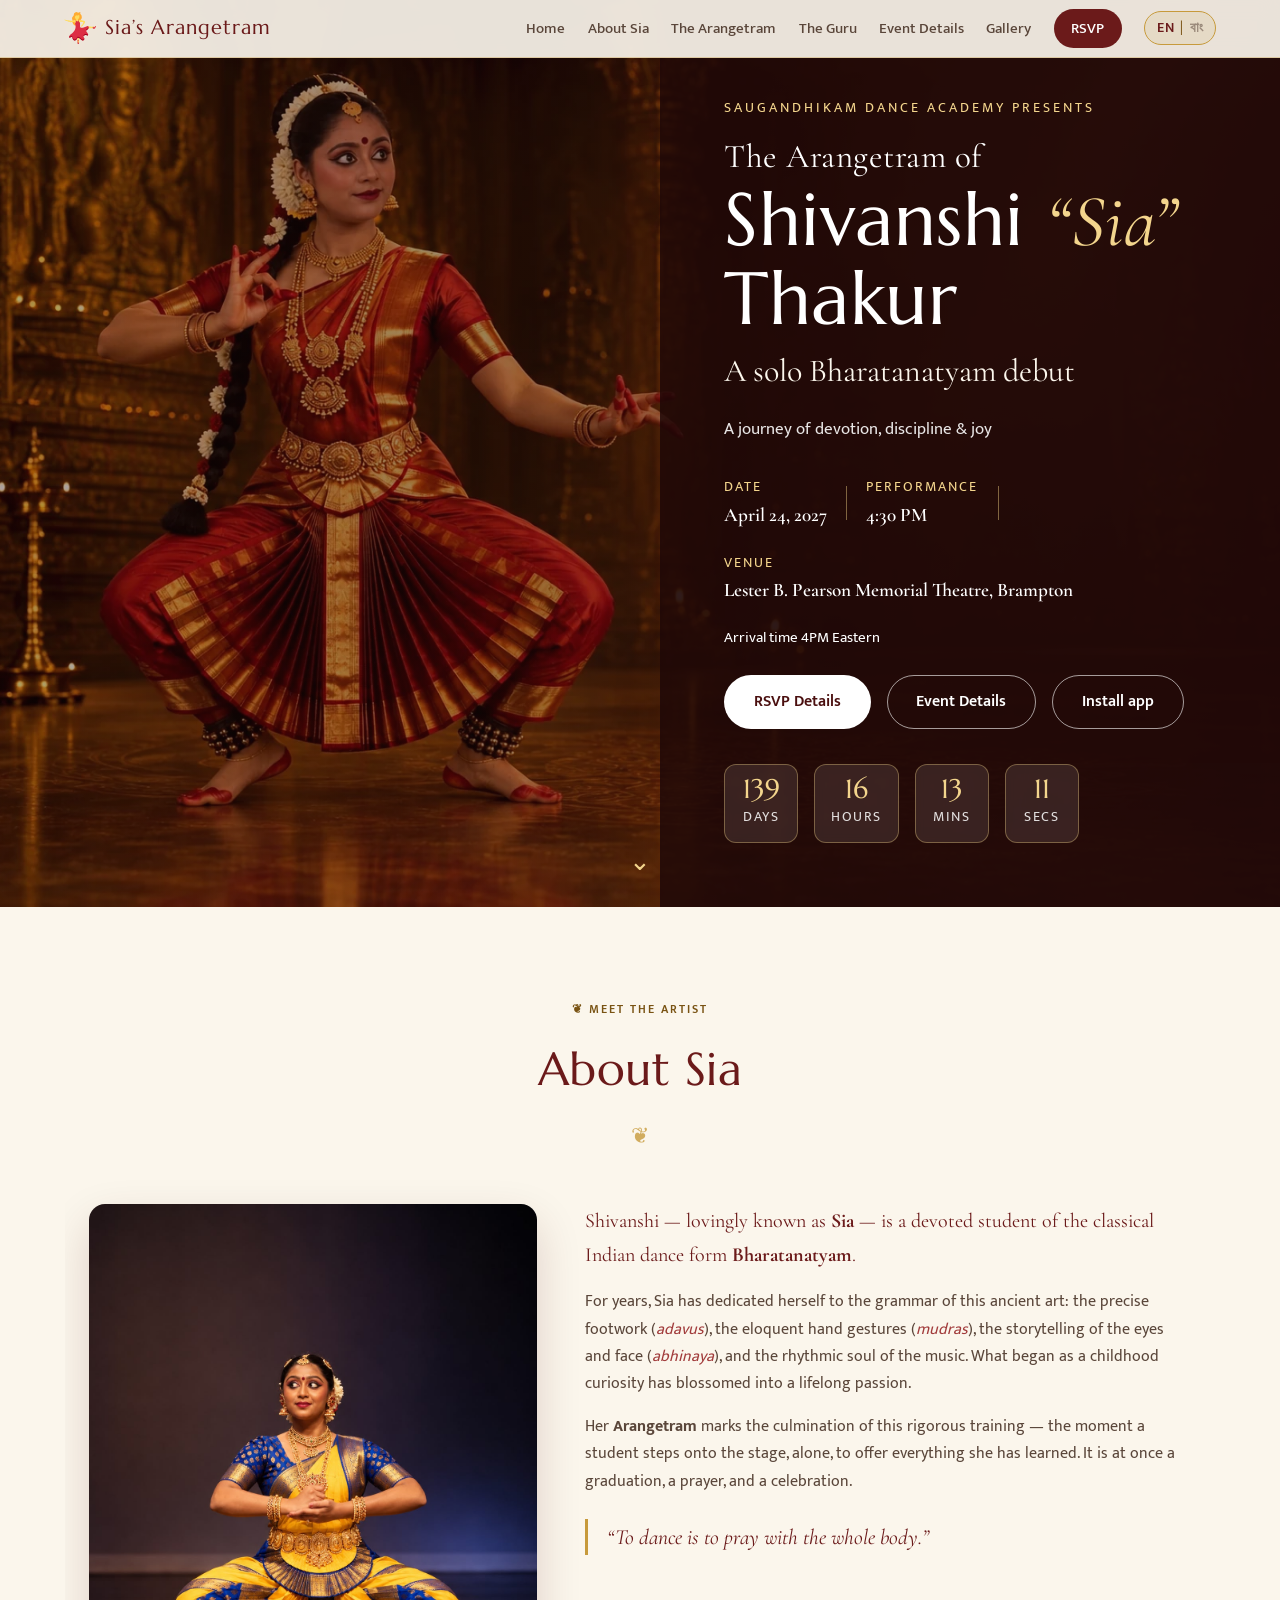
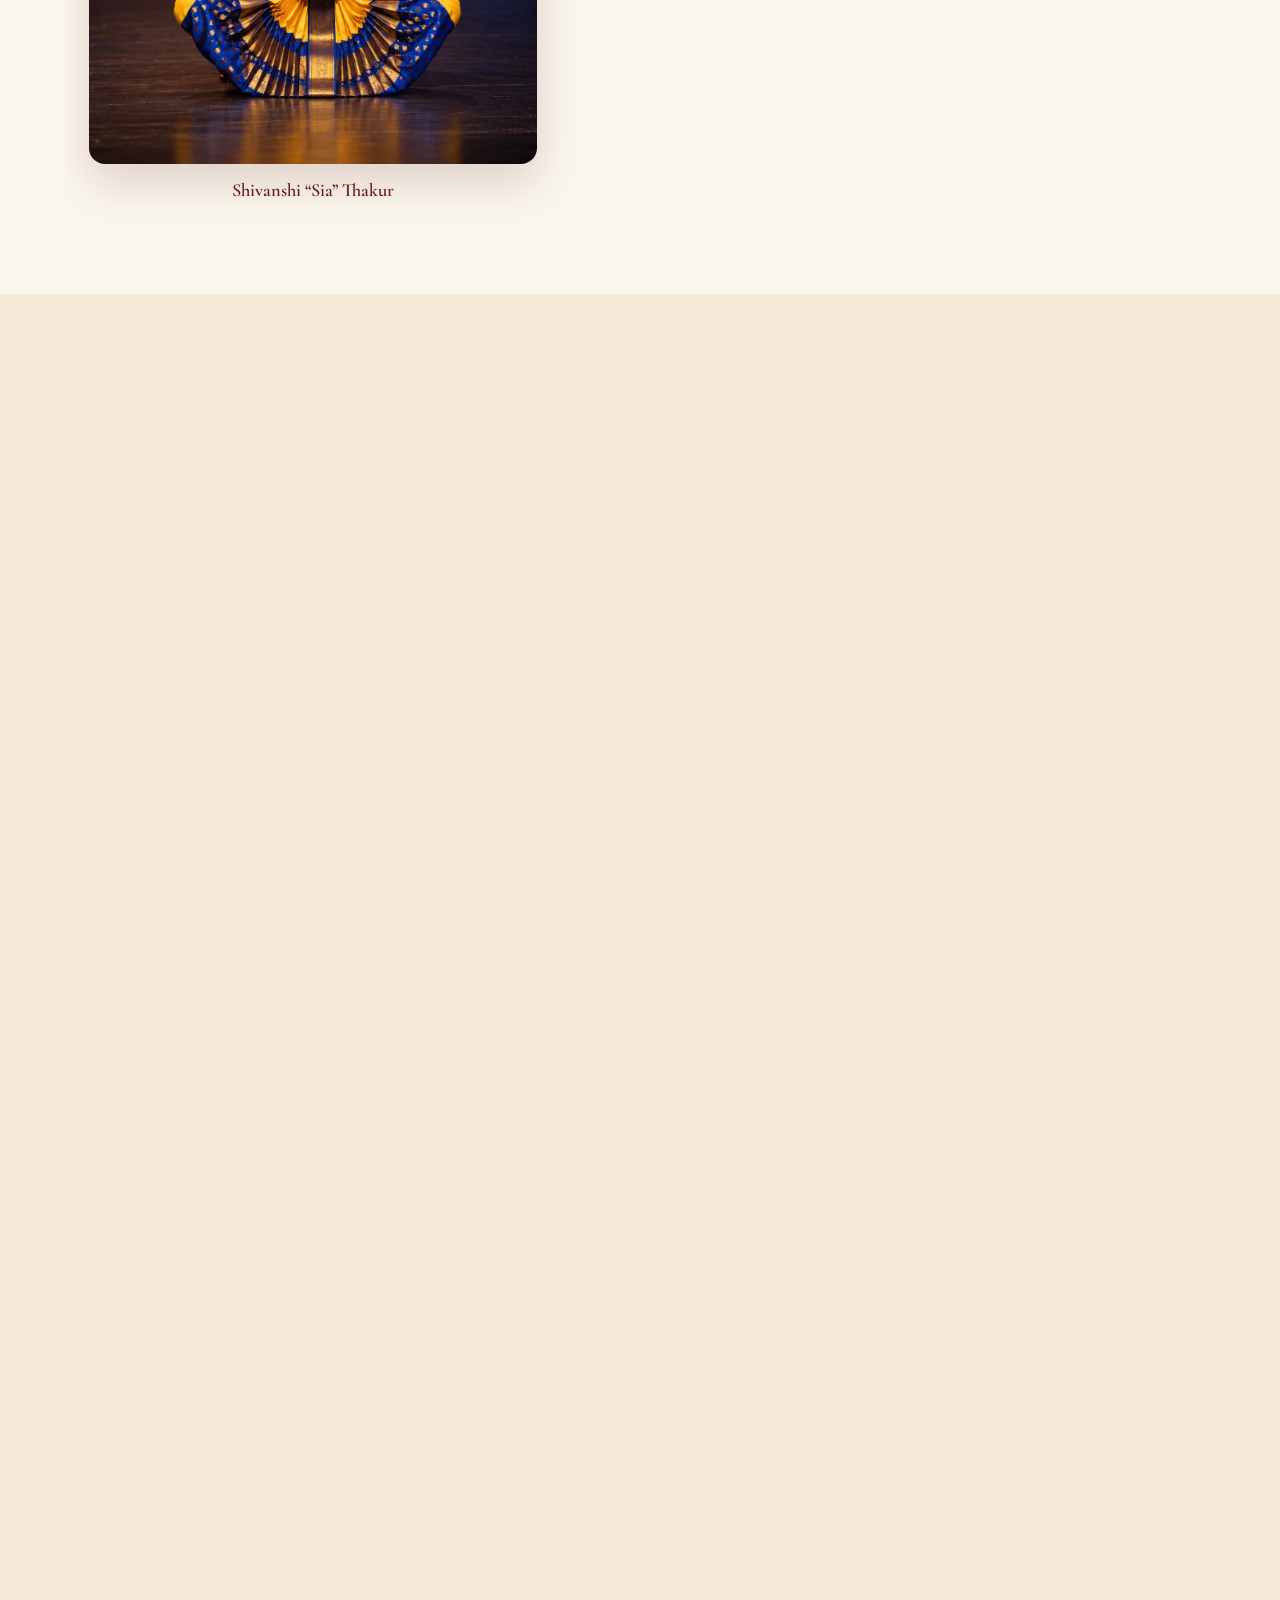
==== commit 734bf06b: "Move restored portraits to the end of Sia's gallery on all screen sizes" ====
--- a/index.html
+++ b/index.html
@@ -307,8 +307,6 @@
   <h3 class="sub-head" data-i18n="gallery_photo_h">Sia in Dance</h3>
   <p class="gallery-sub-note" data-i18n="gallery_portrait_note">A few moments from Sia&rsquo;s dance journey.</p>
   <div class="dance-portraits">
-<a class="gallery-photo gallery-photo--full" href="images/sia-courtyard-restored-20261028.jpeg" aria-haspopup="dialog"><img src="images/sia-courtyard-restored-20261028.jpeg" alt="Sia in a blue and orange Bharatanatyam costume, holding an aramandi pose" width="991" height="1356" loading="lazy" decoding="async" /></a>
-<a class="gallery-photo gallery-photo--full" href="images/sia-mudras-restored-20261028.jpeg" aria-haspopup="dialog"><img src="images/sia-mudras-restored-20261028.jpeg" alt="Sia in a blue and orange Bharatanatyam costume, showing expressive hand gestures" width="1064" height="1578" loading="lazy" decoding="async" /></a>
 <a class="gallery-photo" id="siaCulturalPortrait" href="images/sia-cultural-portrait.webp" aria-haspopup="dialog"><img src="images/sia-cultural-portrait.webp" alt="Sia in a traditional yellow sari holding a decorated ceremonial pot" width="650" height="1084" loading="lazy" decoding="async" /></a>
 <a class="gallery-photo" href="images/sia-dance-3.jpeg" aria-haspopup="dialog"><img src="images/sia-dance-3.jpeg" alt="Sia standing in a blue and yellow Bharatanatyam costume" width="1015" height="1550" loading="lazy" decoding="async" /></a>
 <a class="gallery-photo" href="images/sia-dance-2.jpeg" aria-haspopup="dialog"><img src="images/sia-dance-2.jpeg" alt="Sia in a white and gold dance costume" width="1024" height="1536" loading="lazy" decoding="async" /></a>
@@ -317,6 +315,8 @@
 <a class="gallery-photo" href="images/sia-dance-autumn-20260921.jpeg" aria-haspopup="dialog"><img src="images/sia-dance-autumn-20260921.jpeg" alt="Sia in a yellow and blue Bharatanatyam costume, balancing in a dance pose in an autumn garden" width="1122" height="1402" loading="lazy" decoding="async" /></a>
 <a class="gallery-photo" href="images/sia-pujo-1-20261027.jpeg" aria-haspopup="dialog"><img src="images/sia-pujo-1-20261027.jpeg" alt="Sia performing an expressive Bharatanatyam pose at Durga Puja" width="1086" height="1448" loading="lazy" decoding="async" /></a>
 <a class="gallery-photo" href="images/sia-pujo-2-20261027.jpeg" aria-haspopup="dialog"><img src="images/sia-pujo-2-20261027.jpeg" alt="Sia greeting with joined palms in Bharatanatyam costume at Durga Puja" width="1086" height="1448" loading="lazy" decoding="async" /></a>
+<a class="gallery-photo gallery-photo--full" href="images/sia-courtyard-restored-20261028.jpeg" aria-haspopup="dialog"><img src="images/sia-courtyard-restored-20261028.jpeg" alt="Sia in a blue and orange Bharatanatyam costume, holding an aramandi pose" width="991" height="1356" loading="lazy" decoding="async" /></a>
+<a class="gallery-photo gallery-photo--full" href="images/sia-mudras-restored-20261028.jpeg" aria-haspopup="dialog"><img src="images/sia-mudras-restored-20261028.jpeg" alt="Sia in a blue and orange Bharatanatyam costume, showing expressive hand gestures" width="1064" height="1578" loading="lazy" decoding="async" /></a>
 </div>
 <h3 class="sub-head" data-i18n="gallery_guru_h">With her Guru</h3>
 <p class="gallery-sub-note" data-i18n="gallery_guru_note">Moments of recognition with Dr. Sanjukta Banerjee.</p>
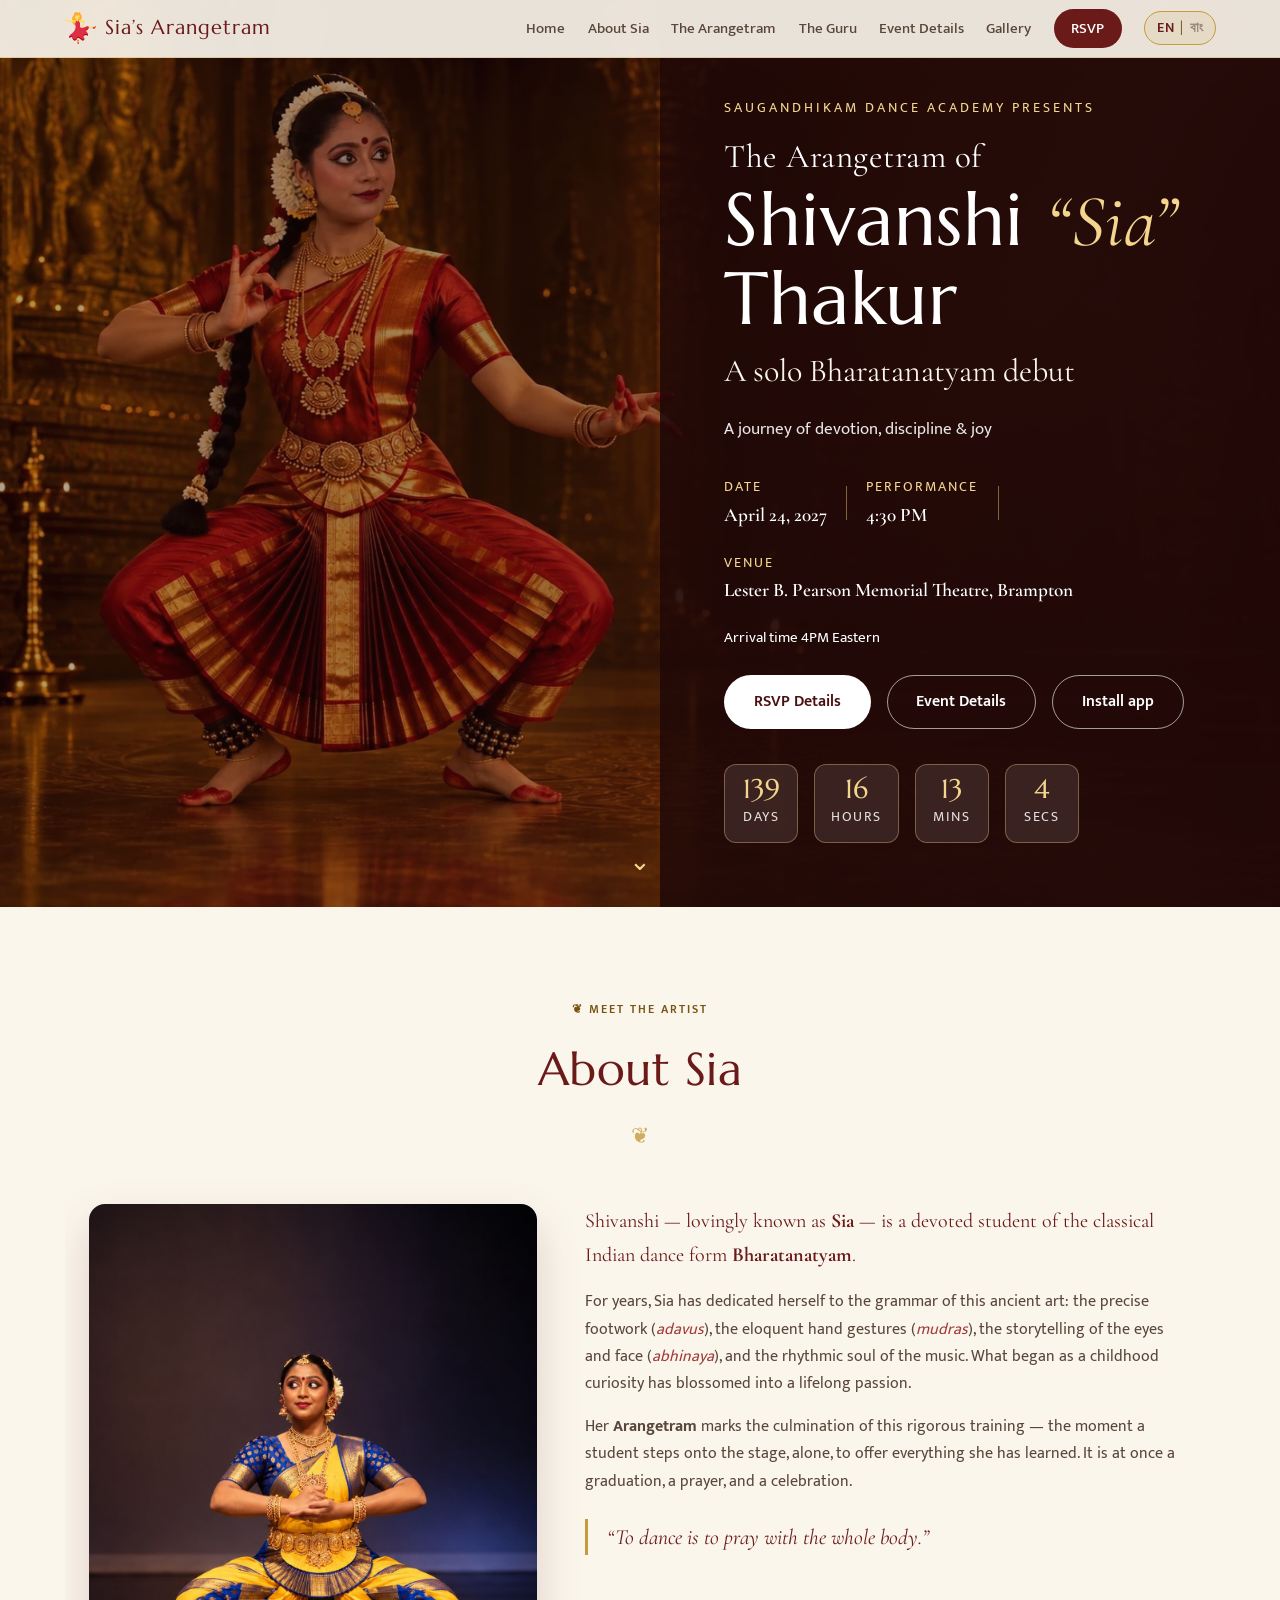
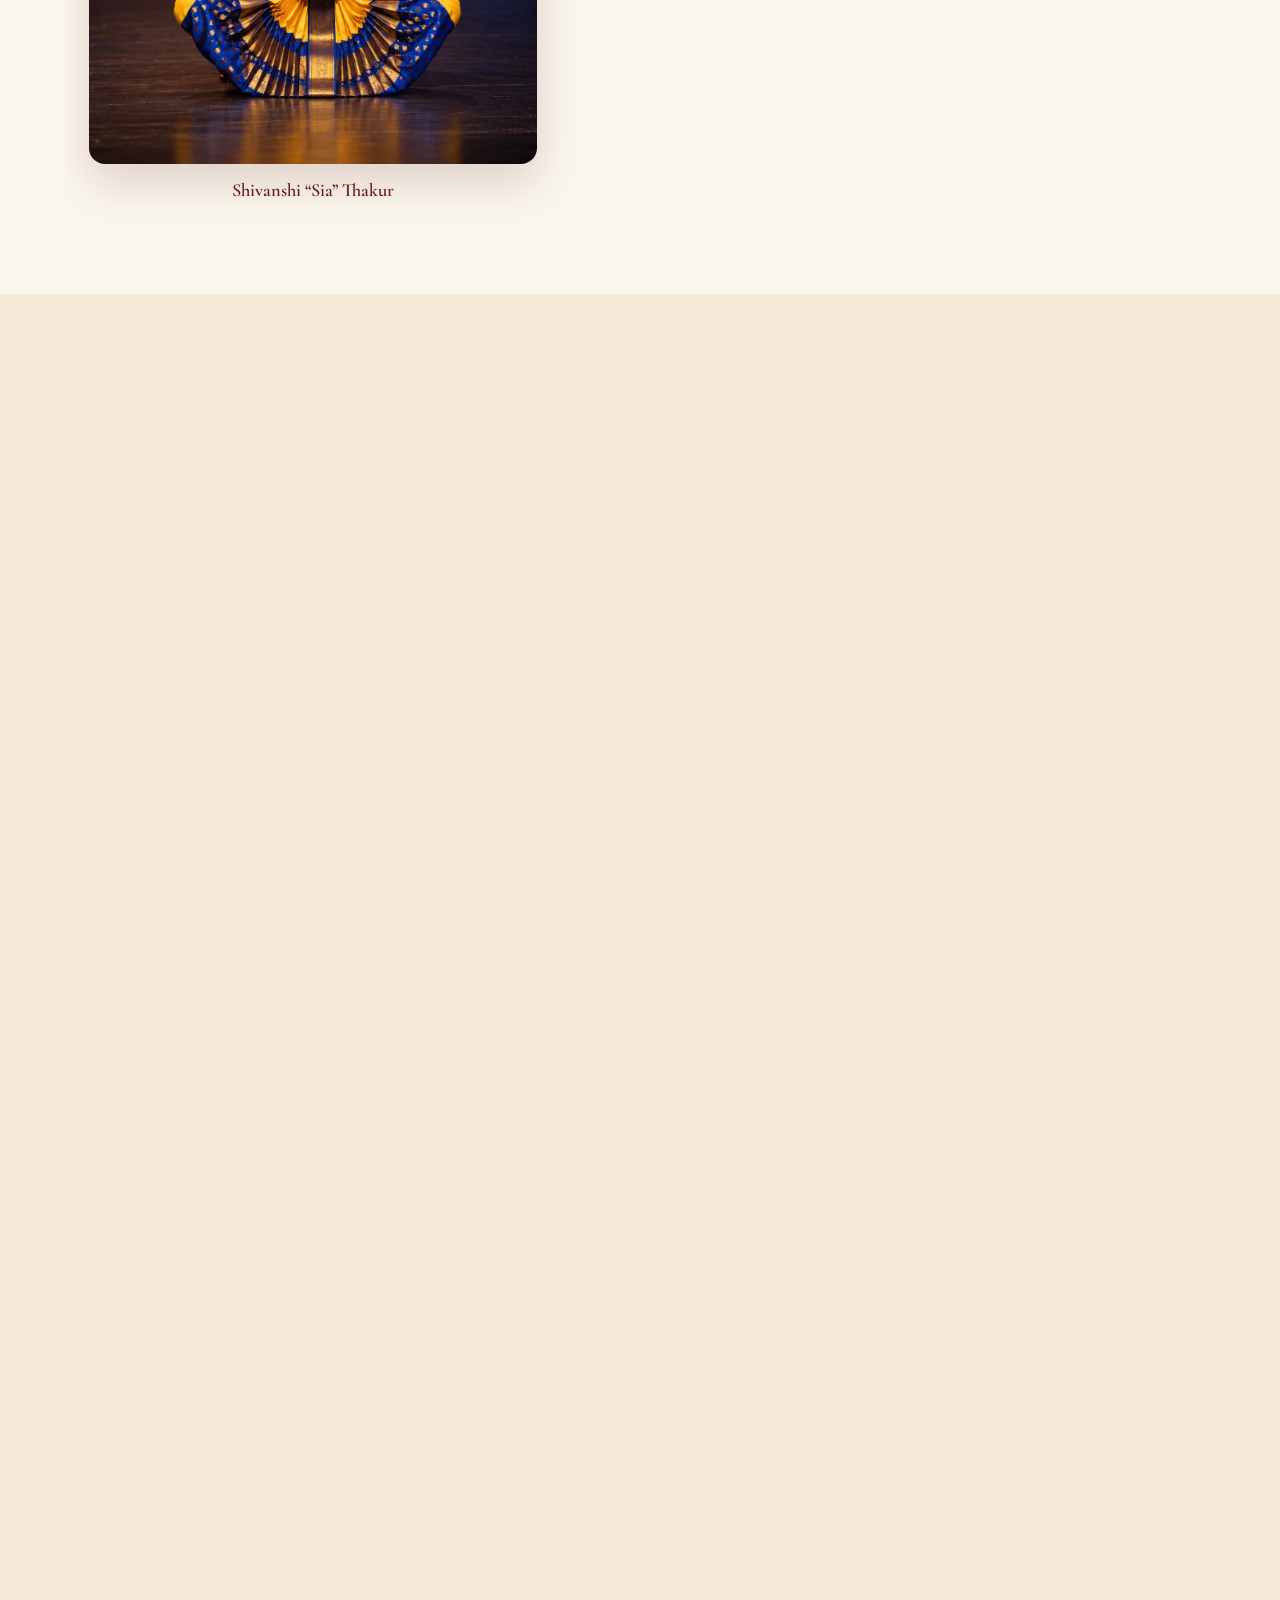
==== commit a5f47ef5: "Add bilingual emcee profile for Indrani Ghosh and link from event details" ====
--- a/index.html
+++ b/index.html
@@ -10,7 +10,7 @@
 <link rel="preconnect" href="https://fonts.googleapis.com" />
 <link rel="preconnect" href="https://fonts.gstatic.com" crossorigin />
 <link href="https://fonts.googleapis.com/css2?family=Cormorant+Garamond:ital,wght@0,400;0,500;0,600;0,700;1,400;1,500&family=Marcellus&family=Mukta:wght@300;400;500;600&display=swap" rel="stylesheet" />
-<link rel="stylesheet" href="styles.css?v=restored-photos-20261028" />
+<link rel="stylesheet" href="styles.css?v=emcee-20261028" />
 <link rel="manifest" href="manifest.webmanifest" />
 <meta name="theme-color" content="#6b1a1a" />
 <meta name="apple-mobile-web-app-capable" content="yes" />
@@ -252,6 +252,11 @@
       <h3 data-i18n="event_venue_h">Venue</h3>
       <p data-i18n="event_venue_p"><strong>Lester B. Pearson Memorial Theatre</strong><br />150 Central Park Drive<br />Brampton, ON L6T 1B4</p>
     </div>
+    <div class="event-card" id="emcee">
+      <div class="event-icon"><svg class="line-icon" viewBox="0 0 24 24" fill="none" stroke="currentColor" stroke-width="1.5" stroke-linecap="round" stroke-linejoin="round" aria-hidden="true" focusable="false"><rect x="9" y="2" width="6" height="12" rx="3"/><path d="M5 10v2a7 7 0 0 0 14 0v-2M12 19v3M8 22h8"/></svg></div>
+      <h3 data-i18n="event_emcee_h">Emcee</h3>
+      <p data-i18n="event_emcee_p"><a href="emcee.html">Meet the emcee</a><br />Indrani Ghosh</p>
+    </div>
     <div class="event-card" id="musicians">
       <div class="event-icon"><svg class="line-icon" viewBox="0 0 24 24" fill="none" stroke="currentColor" stroke-width="1.5" stroke-linecap="round" stroke-linejoin="round" aria-hidden="true" focusable="false"><path d="M9 18V5l11-2v13M9 9l11-2"/><ellipse cx="6" cy="18" rx="3" ry="2"/><ellipse cx="17" cy="16" rx="3" ry="2"/></svg></div>
       <h3 data-i18n="event_music_h">Musicians</h3>
@@ -412,11 +417,12 @@
   </div>
 </dialog>
 
-<script src="i18n.js?v=academy-presents-20260926"></script>
+<script src="i18n.js?v=emcee-20261028"></script>
 <script src="site-config.js?v=site-refresh-20260908"></script>
-<script src="script.js?v=academy-presents-20260926"></script>
+<script src="script.js?v=emcee-20261028"></script>
 <script src="blessings.js?v=site-refresh-20260908" defer></script>
 <script src="analytics.js?v=site-refresh-20260908" defer></script>
 </body>
 </html>
 
+
--- a/styles.css
+++ b/styles.css
@@ -481,3 +481,15 @@
 
 /* Full poses in uniform gallery tiles. */
 .dance-portraits .gallery-photo--full img { object-fit: contain; object-position: center; background: var(--ivory-2); }
+
+
+/* Emcee biography: full portrait beside text, stacked on smaller screens. */
+.emcee-profile { display: grid; grid-template-columns: minmax(0, 360px) minmax(0, 1fr); gap: clamp(1.5rem, 4vw, 3rem); align-items: start; max-width: 1040px; margin: 0 auto; }
+.emcee-portrait { display: block; width: 100%; height: auto; border-radius: var(--radius); }
+.emcee-copy h2 { color: var(--maroon); font-size: 2rem; margin-bottom: 1rem; }
+.emcee-copy p { line-height: 1.8; margin-bottom: 1.25rem; }
+.emcee-copy .btn { white-space: normal; }
+@media (max-width: 700px) {
+  .emcee-profile { grid-template-columns: 1fr; }
+  .emcee-portrait { max-width: 360px; margin-inline: auto; }
+}
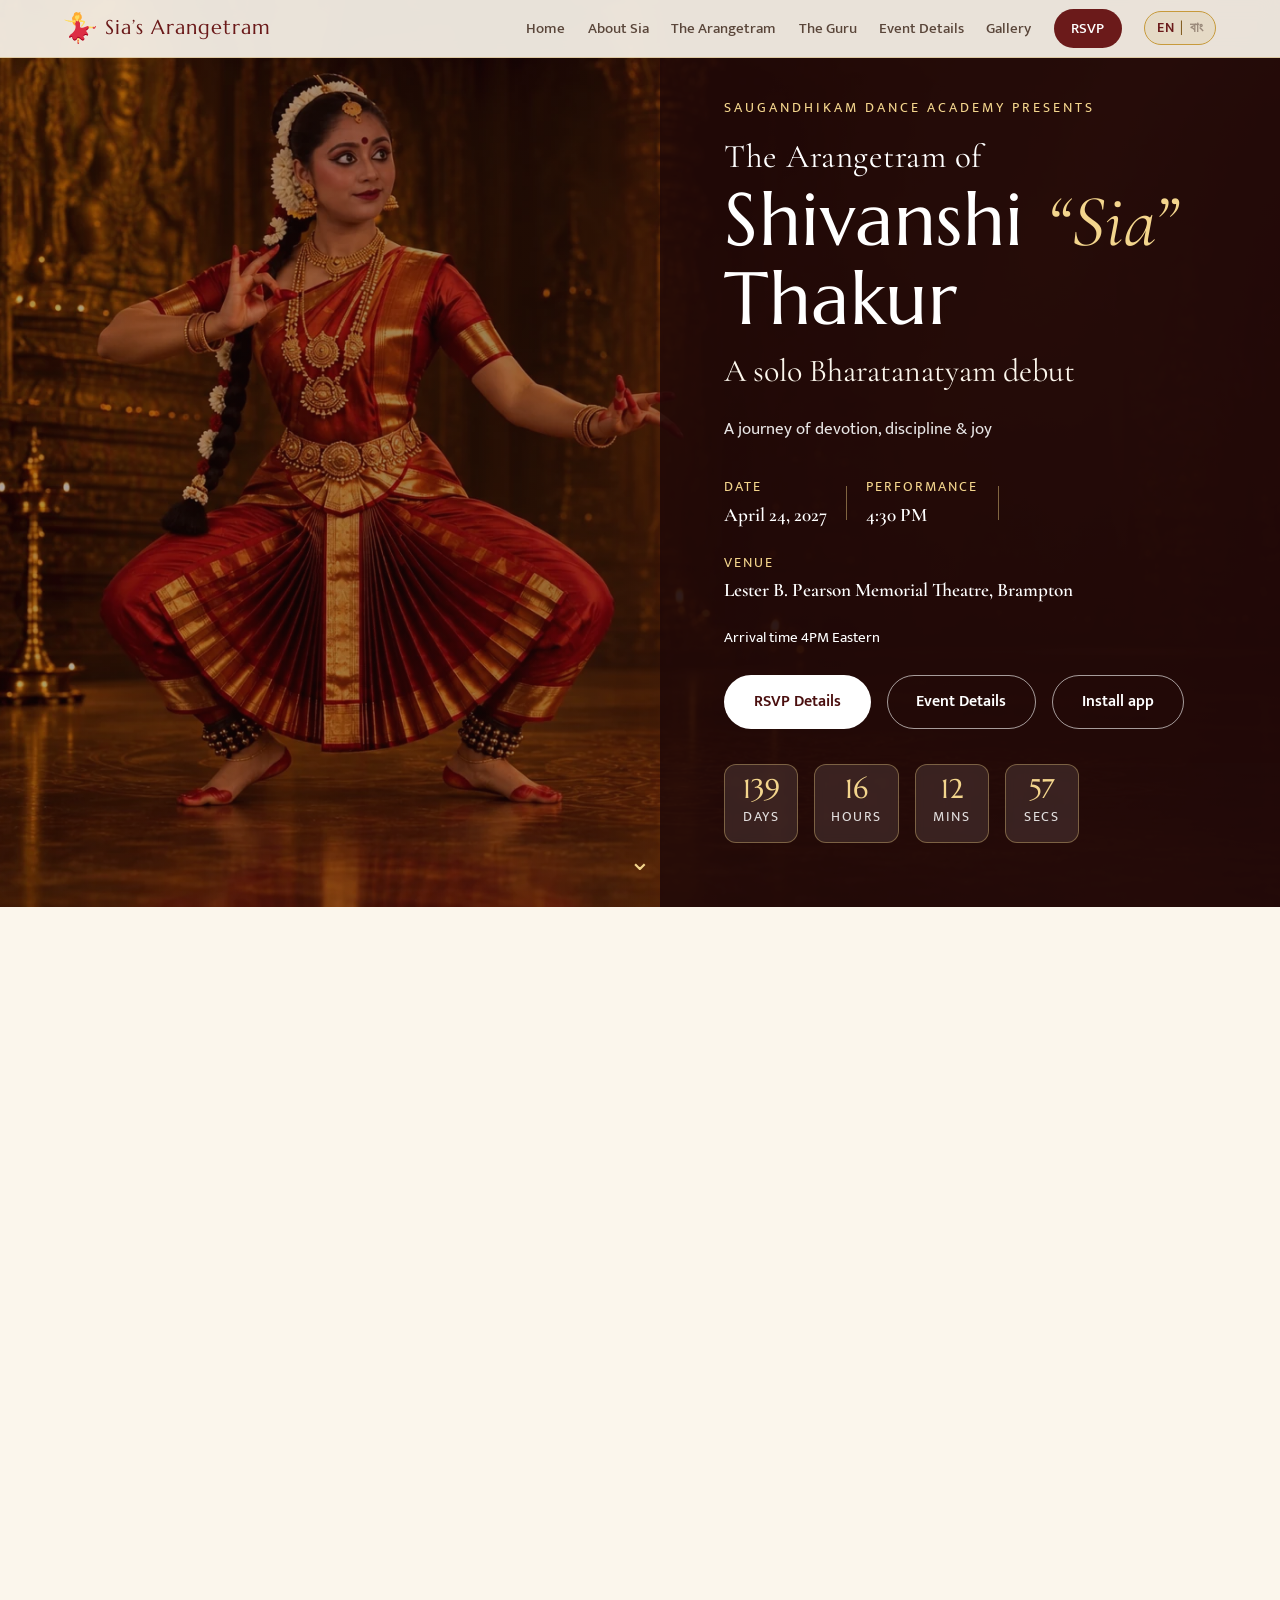
==== commit 0b753ae7: "Place Emcee immediately after Musicians in event details" ====
--- a/index.html
+++ b/index.html
@@ -252,15 +252,15 @@
       <h3 data-i18n="event_venue_h">Venue</h3>
       <p data-i18n="event_venue_p"><strong>Lester B. Pearson Memorial Theatre</strong><br />150 Central Park Drive<br />Brampton, ON L6T 1B4</p>
     </div>
+    <div class="event-card" id="musicians">
+      <div class="event-icon"><svg class="line-icon" viewBox="0 0 24 24" fill="none" stroke="currentColor" stroke-width="1.5" stroke-linecap="round" stroke-linejoin="round" aria-hidden="true" focusable="false"><path d="M9 18V5l11-2v13M9 9l11-2"/><ellipse cx="6" cy="18" rx="3" ry="2"/><ellipse cx="17" cy="16" rx="3" ry="2"/></svg></div>
+      <h3 data-i18n="event_music_h">Musicians</h3>
+      <p data-i18n="event_music_p"><a href="musicians.html">Meet the musicians</a><br />Vocal · Mridangam · Flute</p>
+    </div>
     <div class="event-card" id="emcee">
       <div class="event-icon"><svg class="line-icon" viewBox="0 0 24 24" fill="none" stroke="currentColor" stroke-width="1.5" stroke-linecap="round" stroke-linejoin="round" aria-hidden="true" focusable="false"><rect x="9" y="2" width="6" height="12" rx="3"/><path d="M5 10v2a7 7 0 0 0 14 0v-2M12 19v3M8 22h8"/></svg></div>
       <h3 data-i18n="event_emcee_h">Emcee</h3>
       <p data-i18n="event_emcee_p"><a href="emcee.html">Meet the emcee</a><br />Indrani Ghosh</p>
-    </div>
-    <div class="event-card" id="musicians">
-      <div class="event-icon"><svg class="line-icon" viewBox="0 0 24 24" fill="none" stroke="currentColor" stroke-width="1.5" stroke-linecap="round" stroke-linejoin="round" aria-hidden="true" focusable="false"><path d="M9 18V5l11-2v13M9 9l11-2"/><ellipse cx="6" cy="18" rx="3" ry="2"/><ellipse cx="17" cy="16" rx="3" ry="2"/></svg></div>
-      <h3 data-i18n="event_music_h">Musicians</h3>
-      <p data-i18n="event_music_p"><a href="musicians.html">Meet the musicians</a><br />Vocal · Mridangam · Flute</p>
     </div>
     <div class="event-card">
       <div class="event-icon"><svg class="line-icon" viewBox="0 0 24 24" fill="none" stroke="currentColor" stroke-width="1.5" stroke-linecap="round" stroke-linejoin="round" aria-hidden="true" focusable="false"><path d="M4 3v7m4-7v7M4 7h4m-2 3v11M19 3c-5 4-5 9 0 9V3Zm0 9v9"/><circle cx="12" cy="13" r="3"/></svg></div>
--- a/styles.css
+++ b/styles.css
@@ -483,13 +483,14 @@
 .dance-portraits .gallery-photo--full img { object-fit: contain; object-position: center; background: var(--ivory-2); }
 
 
-/* Emcee biography: full portrait beside text, stacked on smaller screens. */
+/* Emcee biography with a centred head-and-upper-body crop. */
 .emcee-profile { display: grid; grid-template-columns: minmax(0, 360px) minmax(0, 1fr); gap: clamp(1.5rem, 4vw, 3rem); align-items: start; max-width: 1040px; margin: 0 auto; }
-.emcee-portrait { display: block; width: 100%; height: auto; border-radius: var(--radius); }
+.emcee-photo { position: relative; width: 100%; aspect-ratio: 4 / 5; overflow: hidden; border-radius: var(--radius); }
+.emcee-photo .emcee-portrait { position: absolute; display: block; width: 150%; max-width: none; height: auto; left: 0; top: -4%; margin: 0; }
 .emcee-copy h2 { color: var(--maroon); font-size: 2rem; margin-bottom: 1rem; }
 .emcee-copy p { line-height: 1.8; margin-bottom: 1.25rem; }
 .emcee-copy .btn { white-space: normal; }
 @media (max-width: 700px) {
   .emcee-profile { grid-template-columns: 1fr; }
-  .emcee-portrait { max-width: 360px; margin-inline: auto; }
-}
+  .emcee-photo { max-width: 360px; margin-inline: auto; }
+}
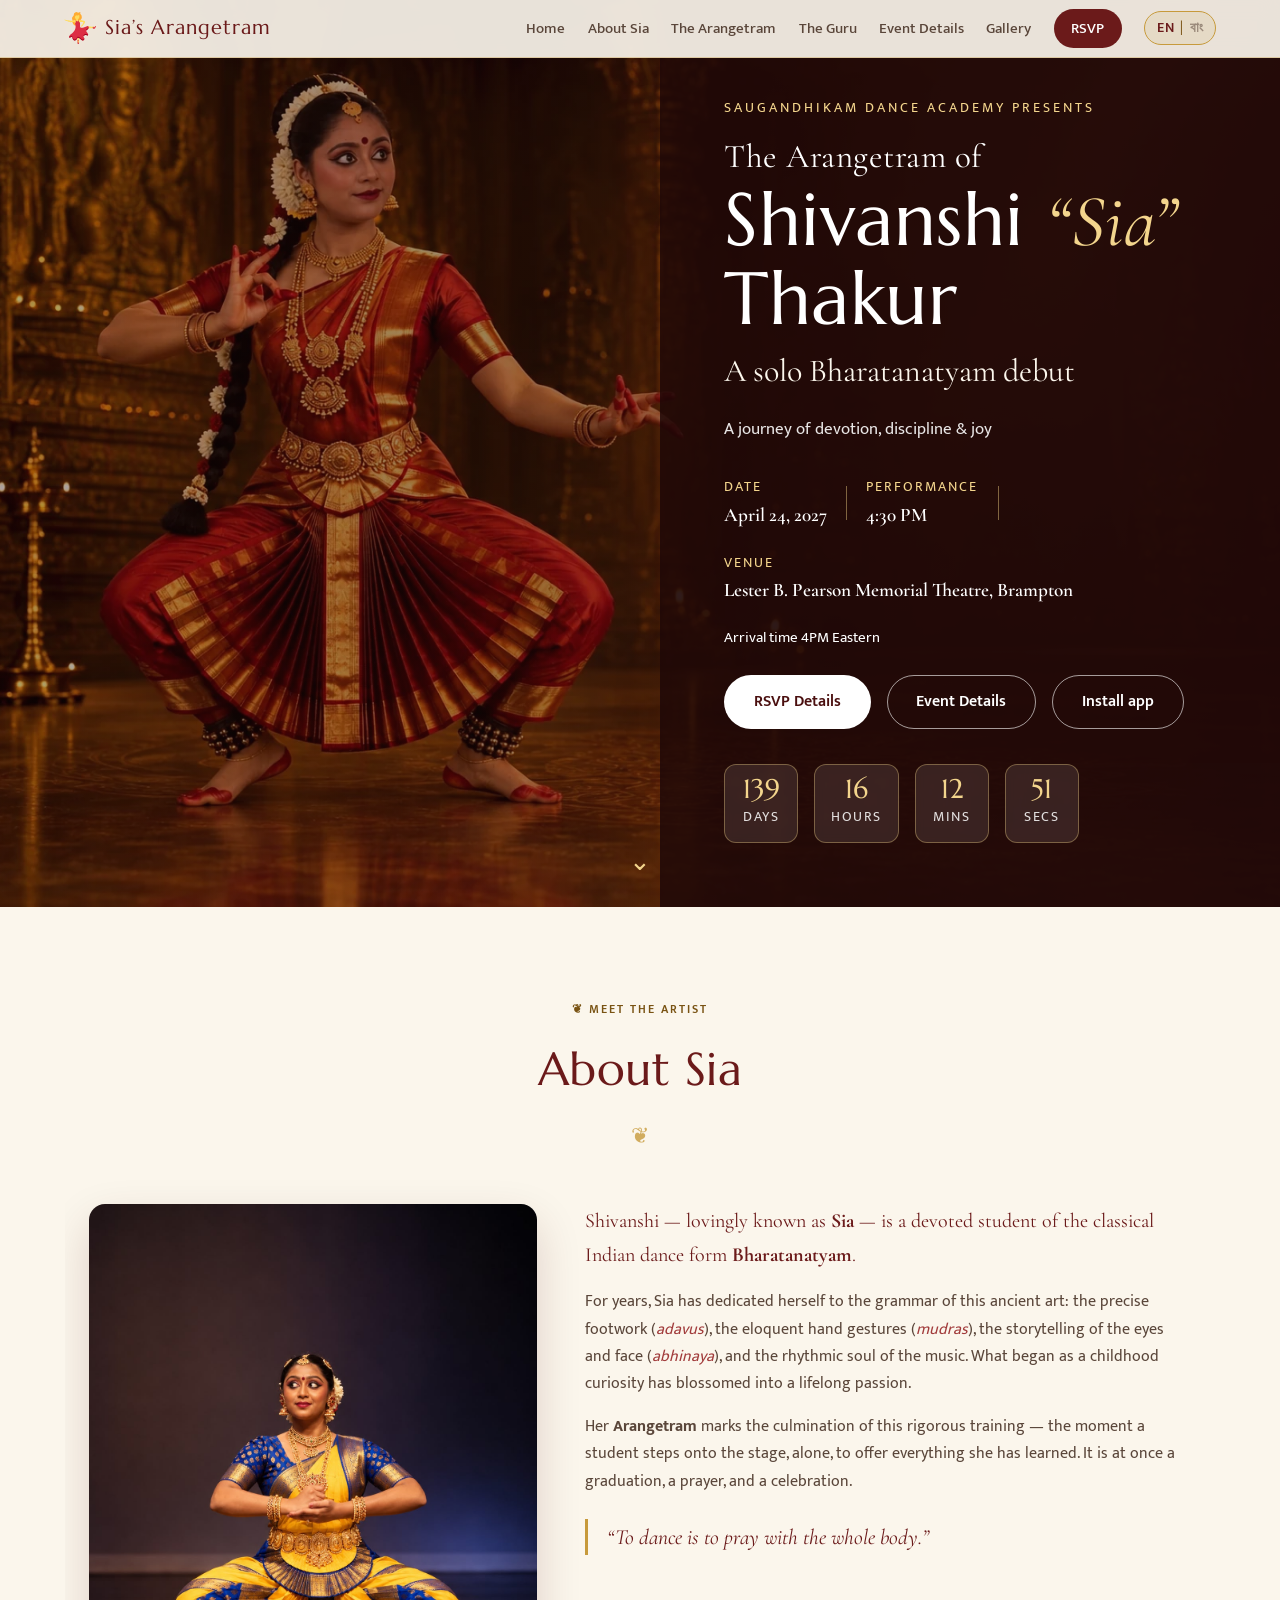
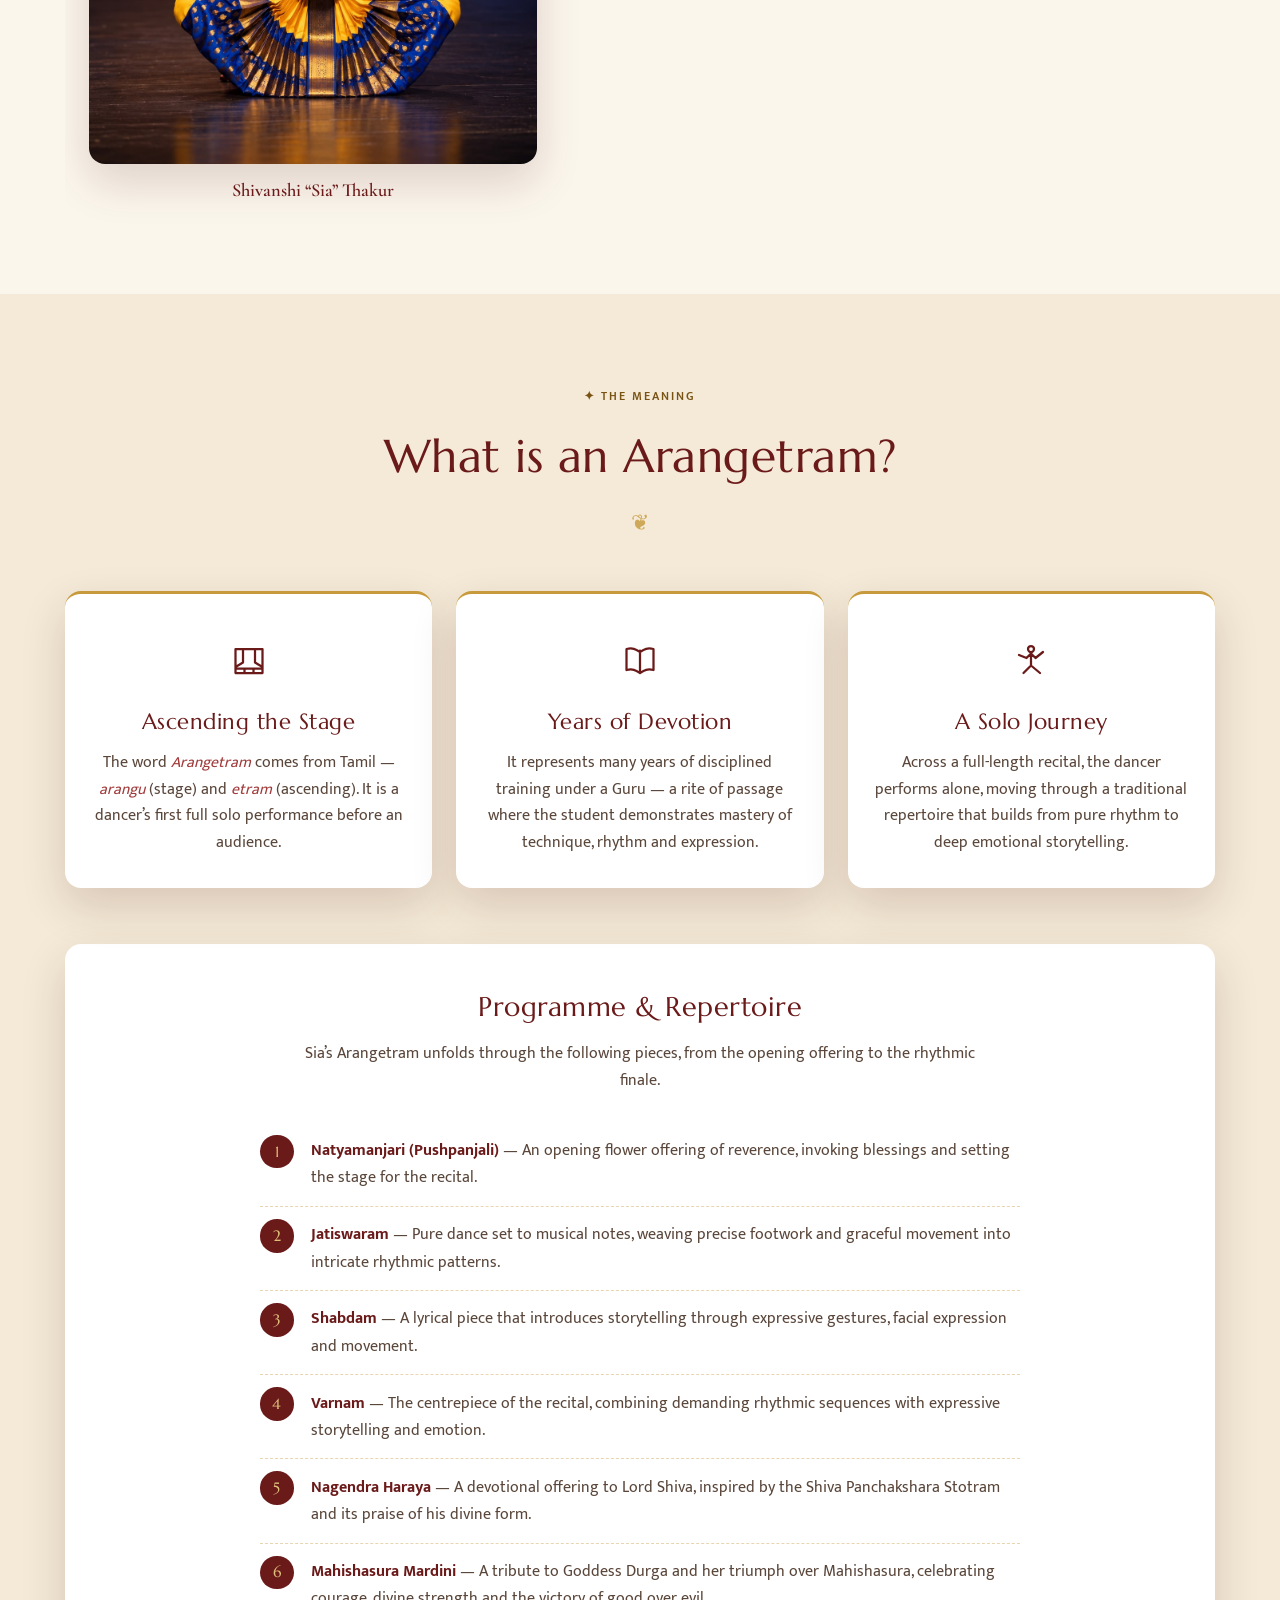
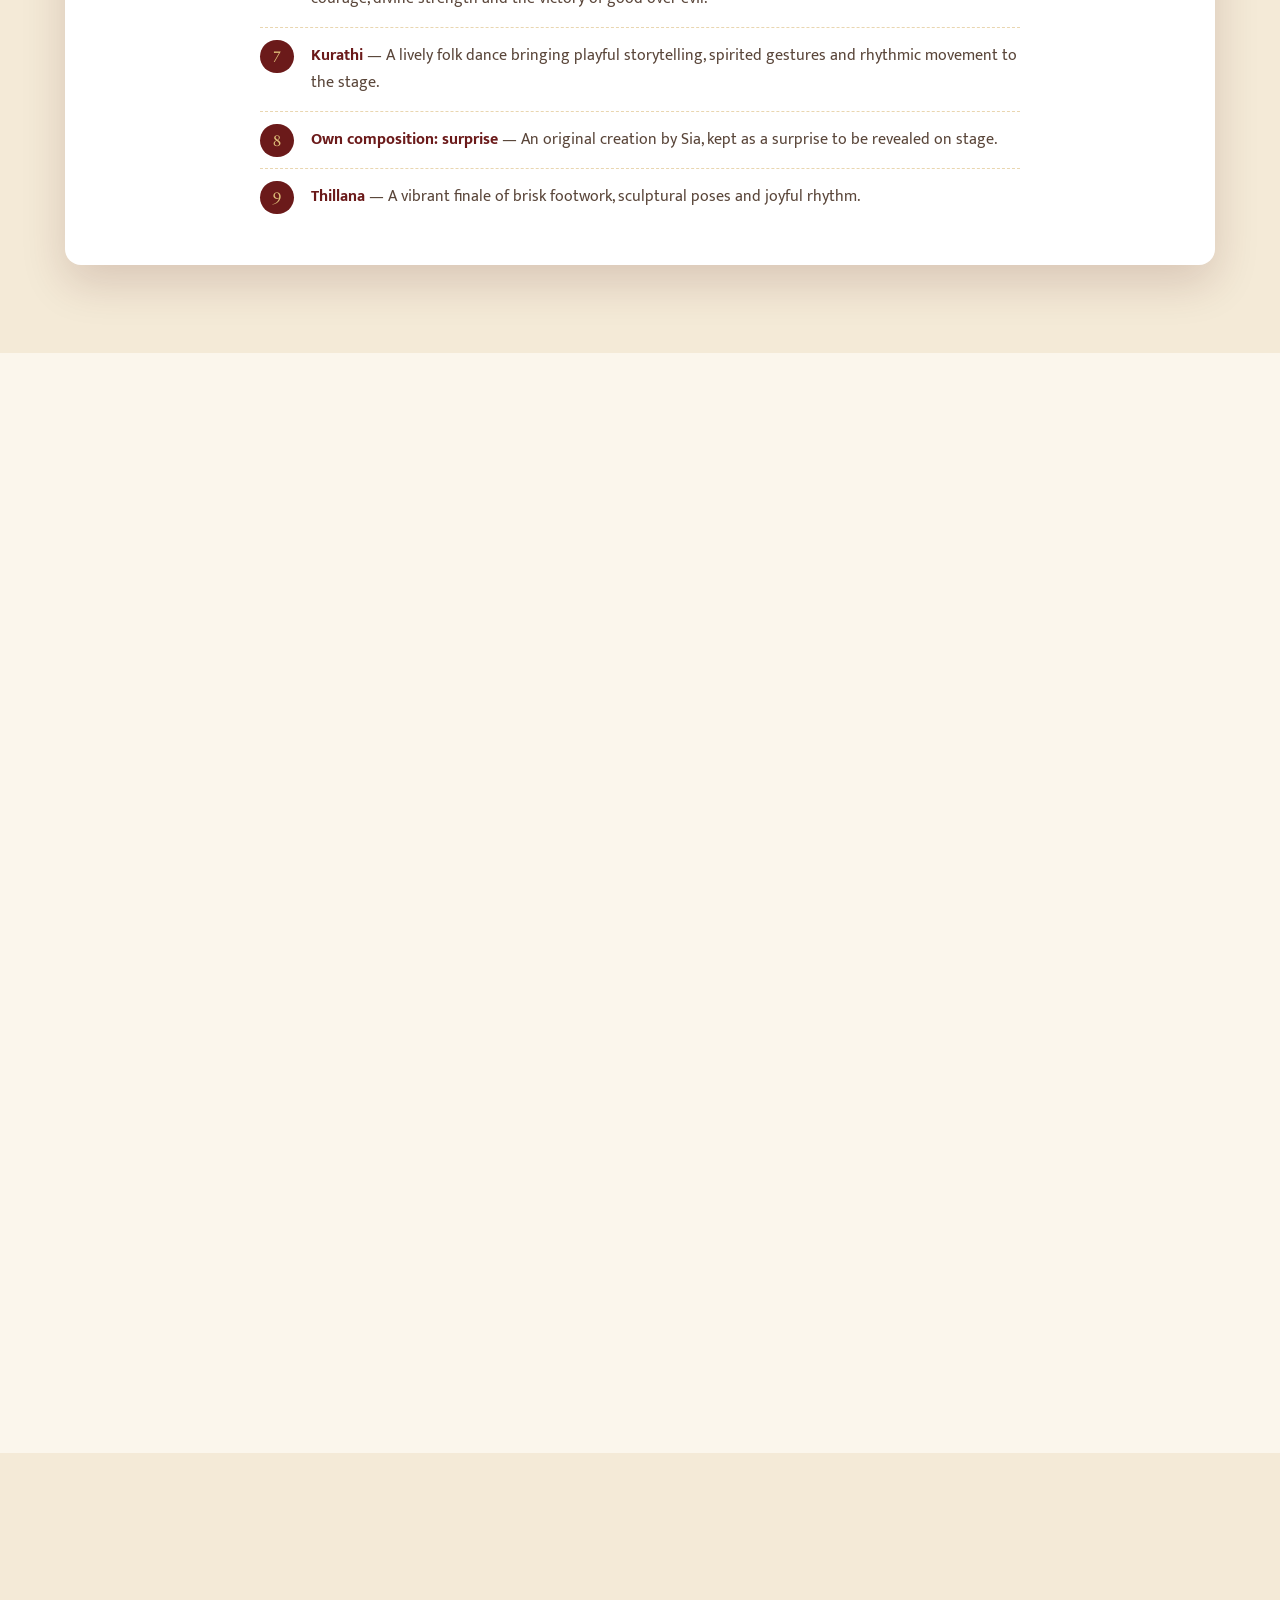
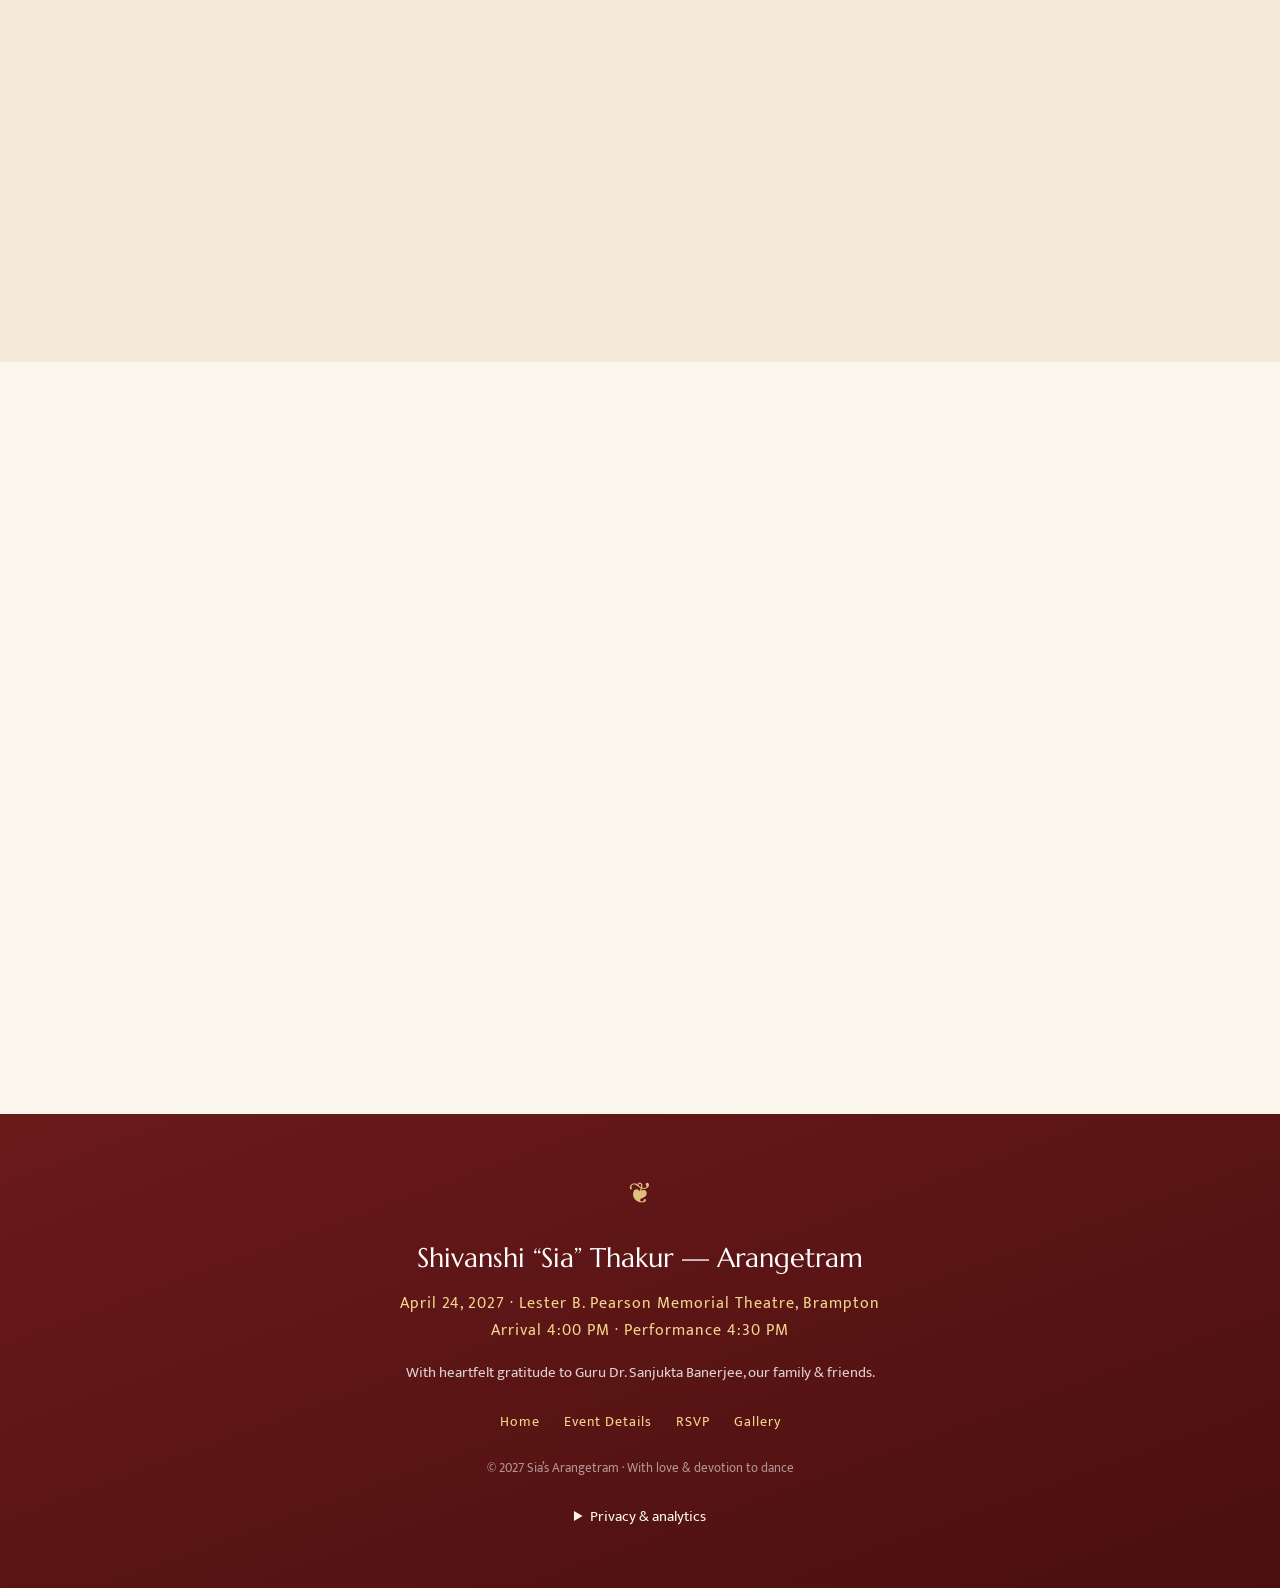
==== commit 26ed615e: "Open repertoire with Natyamanjari Pushpanjali and add Kurathi folk item" ====
--- a/index.html
+++ b/index.html
@@ -192,13 +192,13 @@
     <h3 class="margam-title" data-i18n="margam_title">Programme &amp; Repertoire</h3>
     <p class="margam-intro" data-i18n="margam_intro">Sia’s Arangetram unfolds through the following pieces, from the opening offering to the rhythmic finale.</p>
     <ol class="margam-list">
-      <li data-i18n="margam_1"><strong>Pushpanjali &amp; Alarippu</strong> — A flower offering of reverence, followed by a rhythmic opening that gradually brings the eyes, neck, hands and body into movement.</li>
+      <li data-i18n="margam_1"><strong>Natyamanjari (Pushpanjali)</strong> — An opening flower offering of reverence, invoking blessings and setting the stage for the recital.</li>
       <li data-i18n="margam_2"><strong>Jatiswaram</strong> — Pure dance set to musical notes, weaving precise footwork and graceful movement into intricate rhythmic patterns.</li>
       <li data-i18n="margam_3"><strong>Shabdam</strong> — A lyrical piece that introduces storytelling through expressive gestures, facial expression and movement.</li>
       <li data-i18n="margam_4"><strong>Varnam</strong> — The centrepiece of the recital, combining demanding rhythmic sequences with expressive storytelling and emotion.</li>
       <li data-i18n="margam_nagendra"><strong>Nagendra Haraya</strong> — A devotional offering to Lord Shiva, inspired by the Shiva Panchakshara Stotram and its praise of his divine form.</li>
       <li data-i18n="margam_5"><strong>Mahishasura Mardini</strong> — A tribute to Goddess Durga and her triumph over Mahishasura, celebrating courage, divine strength and the victory of good over evil.</li>
-      <li data-i18n="margam_6"><strong>Natyamanjari</strong> — A celebration of dance through rhythm, movement and expression.</li>
+      <li data-i18n="margam_6"><strong>Kurathi</strong> — A lively folk dance bringing playful storytelling, spirited gestures and rhythmic movement to the stage.</li>
       <li data-i18n="margam_7"><strong>Own composition: surprise</strong> — An original creation by Sia, kept as a surprise to be revealed on stage.</li>
       <li data-i18n="margam_8"><strong>Thillana</strong> — A vibrant finale of brisk footwork, sculptural poses and joyful rhythm.</li>
     </ol>
@@ -417,9 +417,9 @@
   </div>
 </dialog>
 
-<script src="i18n.js?v=emcee-20261028"></script>
+<script src="i18n.js?v=repertoire-20261029"></script>
 <script src="site-config.js?v=site-refresh-20260908"></script>
-<script src="script.js?v=emcee-20261028"></script>
+<script src="script.js?v=repertoire-20261029"></script>
 <script src="blessings.js?v=site-refresh-20260908" defer></script>
 <script src="analytics.js?v=site-refresh-20260908" defer></script>
 </body>
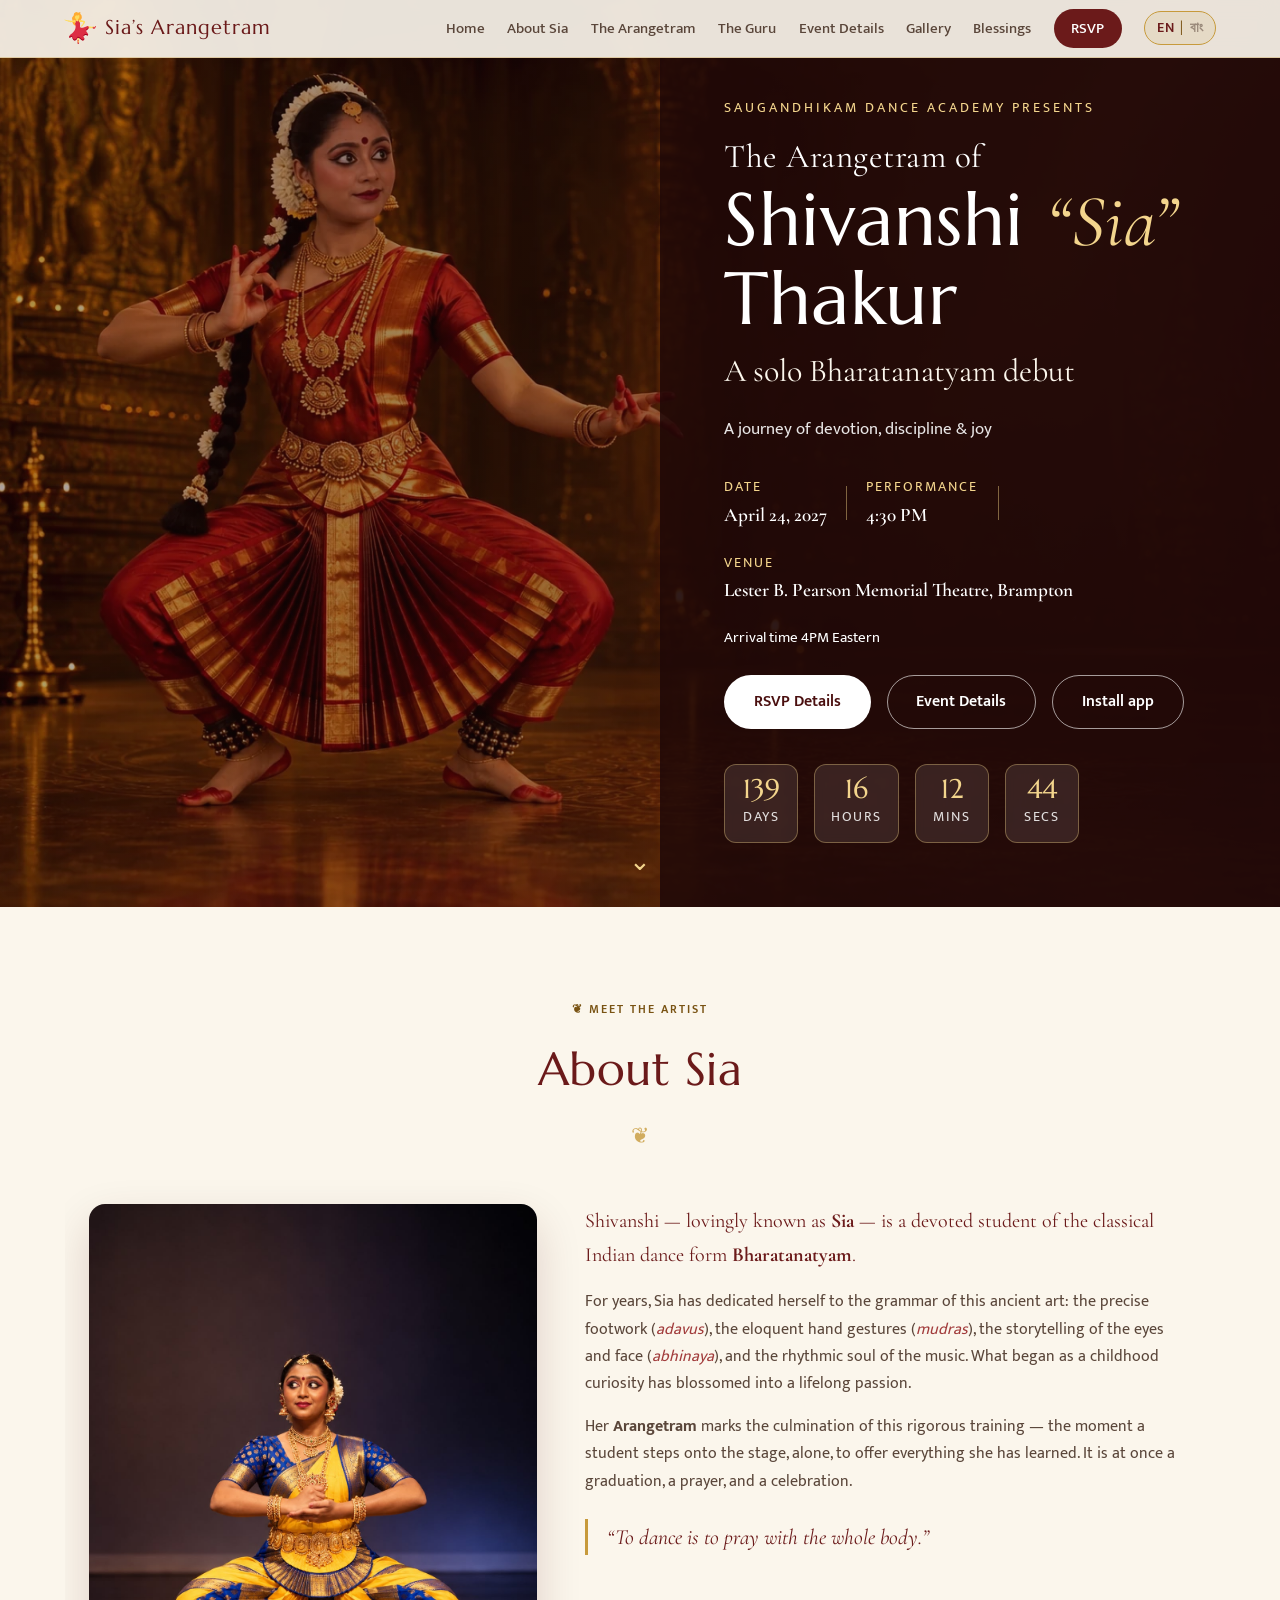
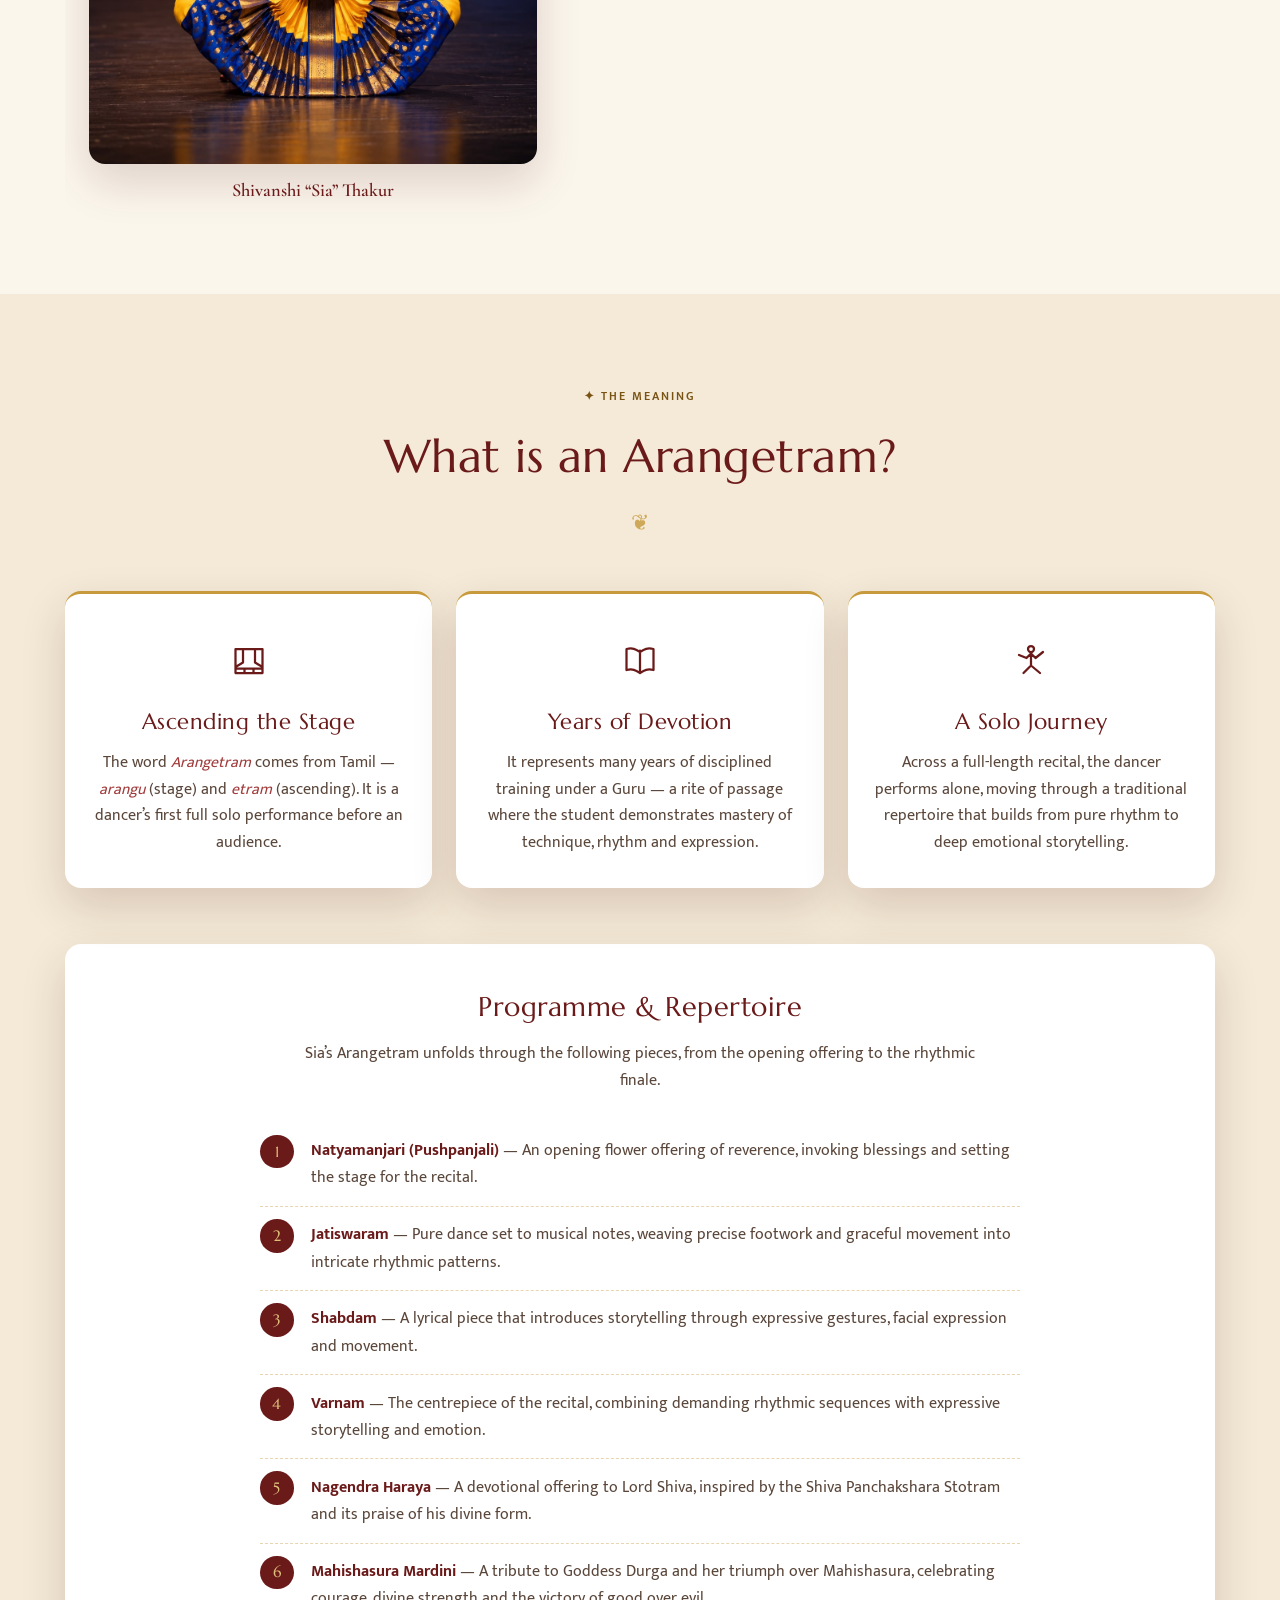
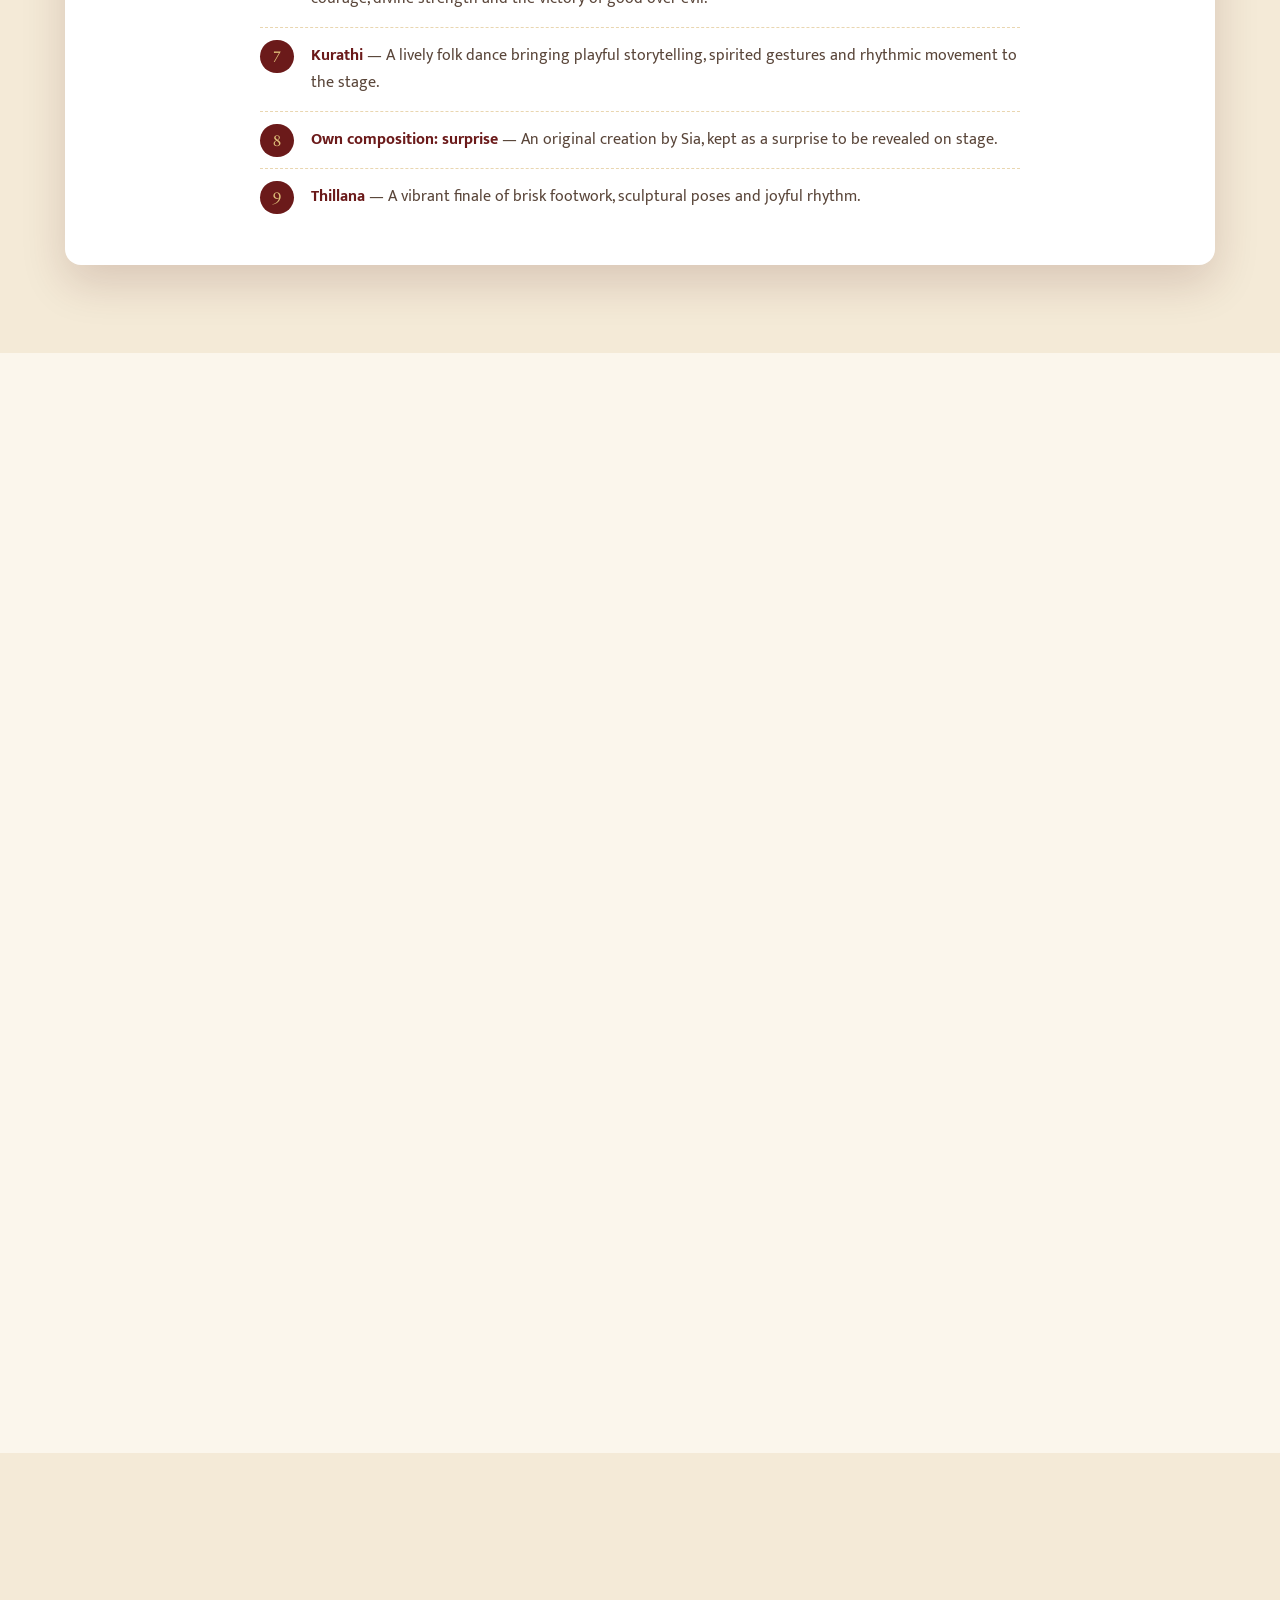
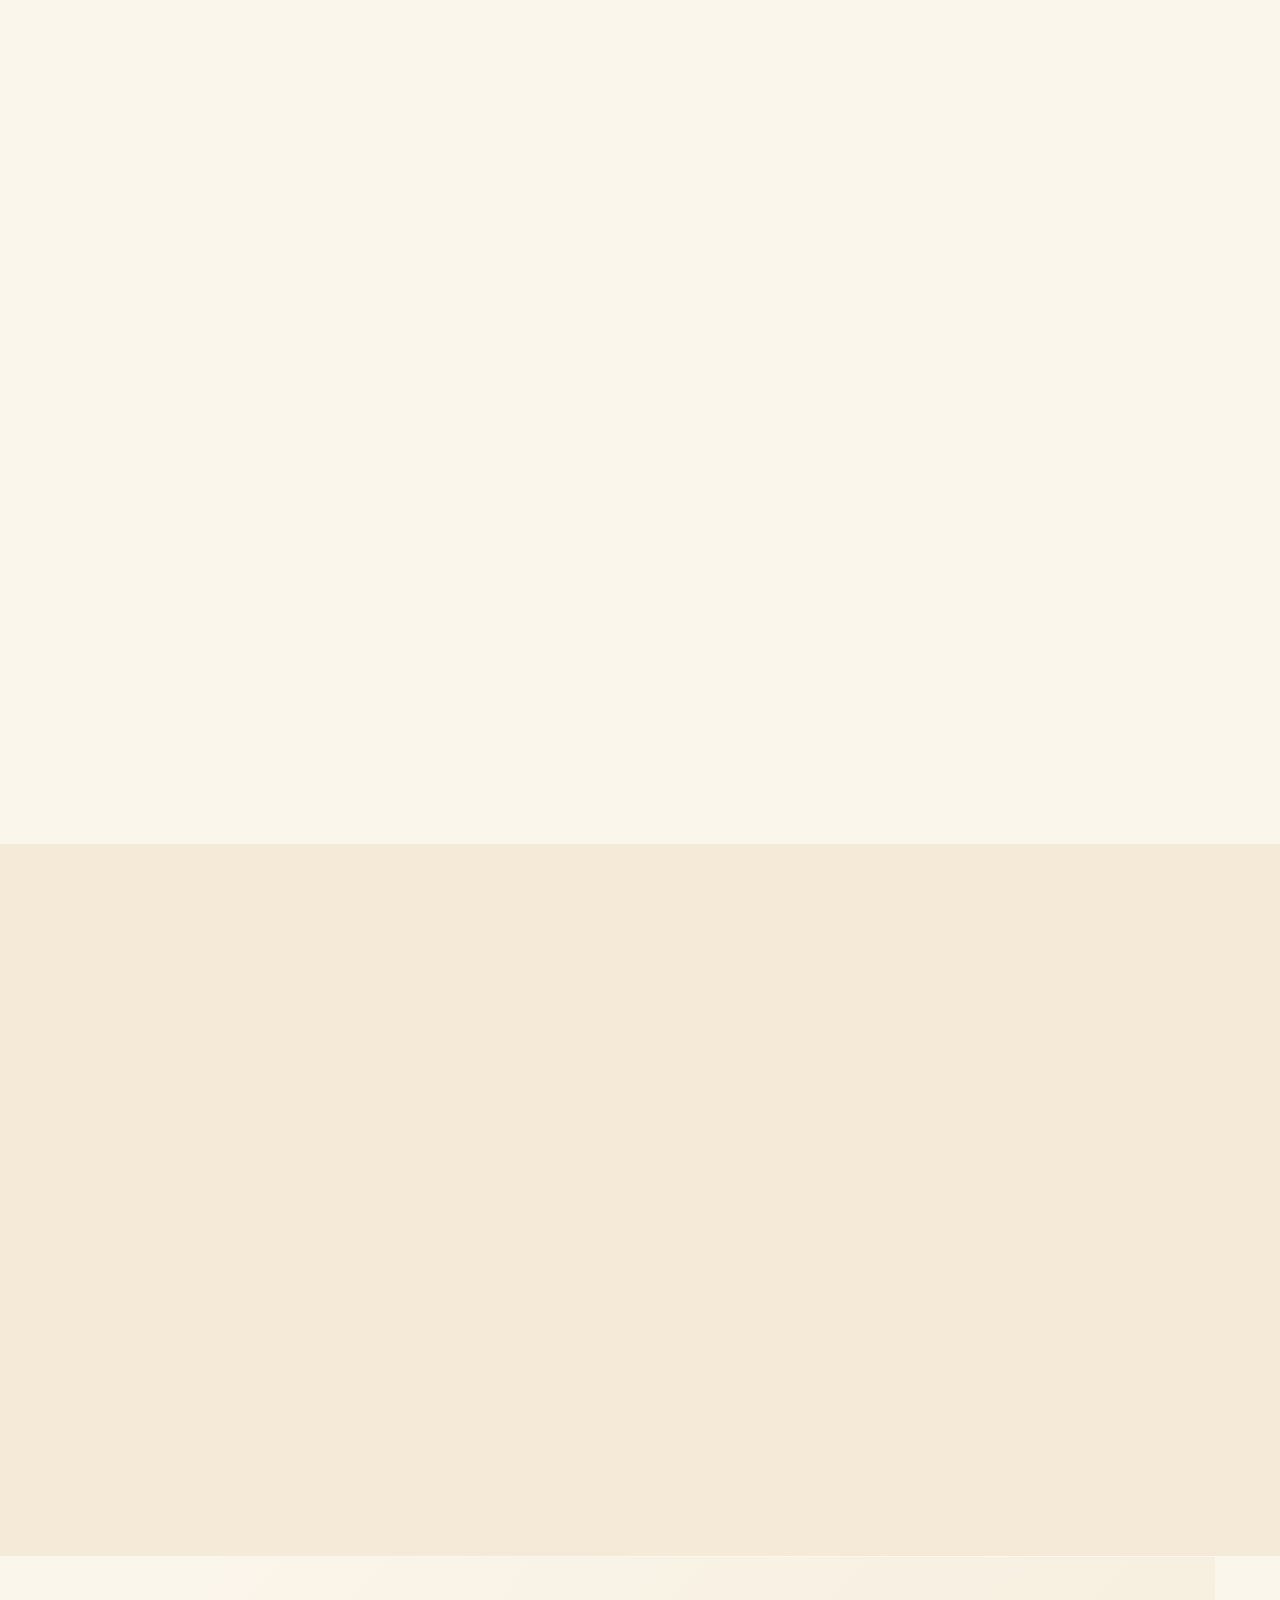
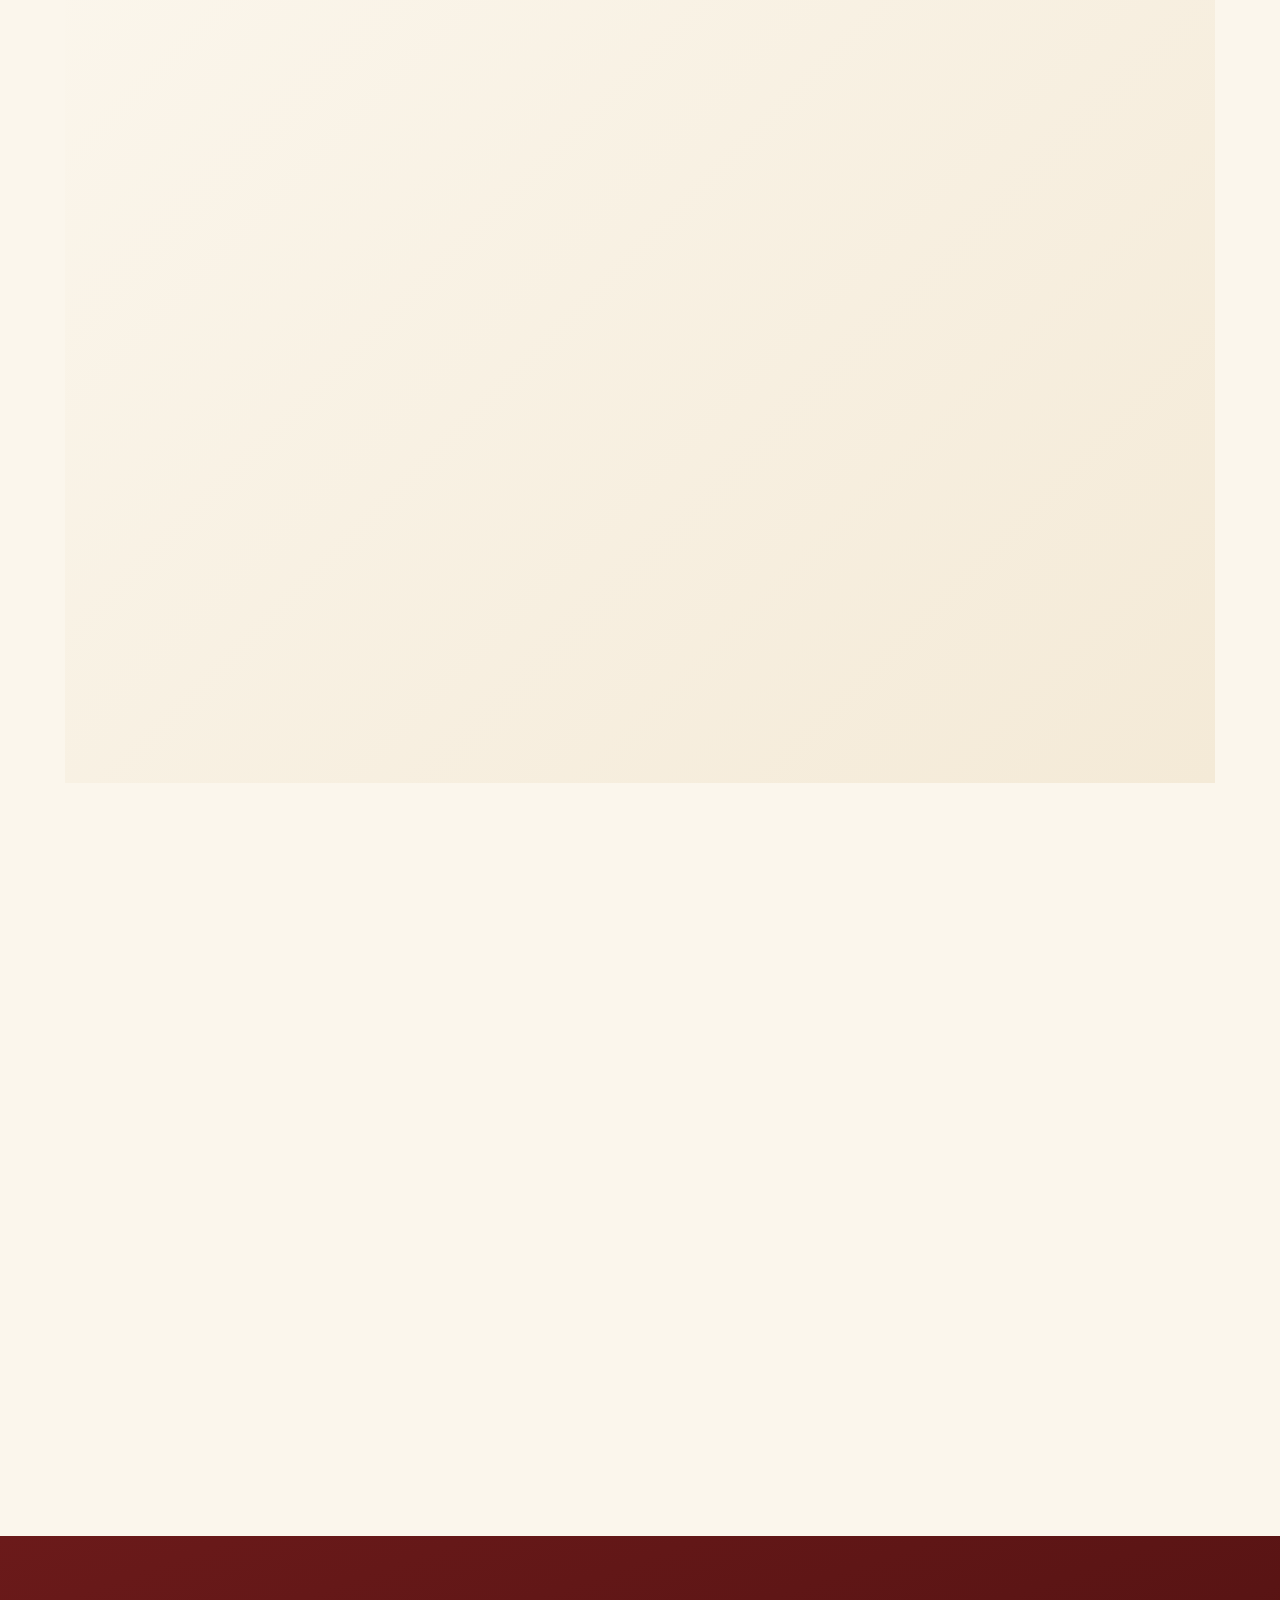
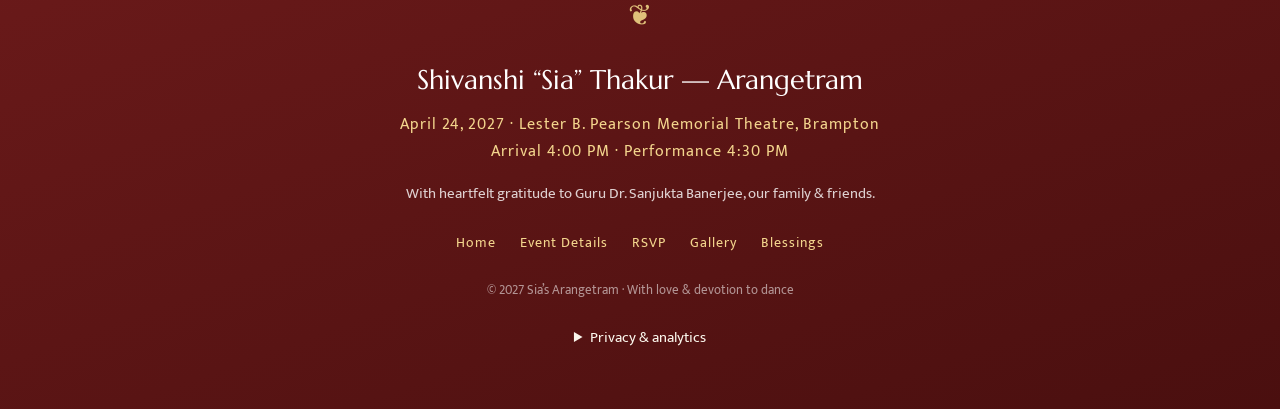
==== commit dca3f1e4: "Connect Evite RSVP and shared moderated blessings form" ====
--- a/index.html
+++ b/index.html
@@ -10,7 +10,7 @@
 <link rel="preconnect" href="https://fonts.googleapis.com" />
 <link rel="preconnect" href="https://fonts.gstatic.com" crossorigin />
 <link href="https://fonts.googleapis.com/css2?family=Cormorant+Garamond:ital,wght@0,400;0,500;0,600;0,700;1,400;1,500&family=Marcellus&family=Mukta:wght@300;400;500;600&display=swap" rel="stylesheet" />
-<link rel="stylesheet" href="styles.css?v=emcee-20261028" />
+<link rel="stylesheet" href="styles.css?v=blessings-20261030" />
 <link rel="manifest" href="manifest.webmanifest" />
 <meta name="theme-color" content="#6b1a1a" />
 <meta name="apple-mobile-web-app-capable" content="yes" />
@@ -92,6 +92,7 @@
         <li><a href="#guru" data-i18n="nav_guru">The Guru</a></li>
         <li><a href="#event" data-i18n="nav_event">Event Details</a></li>
         <li><a href="#gallery" data-i18n="nav_gallery">Gallery</a></li>
+        <li><a href="#blessings" data-i18n="nav_blessings">Blessings</a></li>
         <li><a href="#rsvp" class="nav-cta" data-i18n="nav_rsvp">RSVP</a></li>
         <li>
           <button id="langToggle" class="lang-toggle" aria-label="Switch language">
@@ -349,20 +350,39 @@
 <svg class="line-icon" viewBox="0 0 24 24" fill="none" stroke="currentColor" stroke-width="1.5" stroke-linecap="round" stroke-linejoin="round" aria-hidden="true" focusable="false"><rect x="3" y="5" width="18" height="14" rx="2"/><path d="m3 6 9 7 9-7"/></svg>
     <div id="registrationPending"><h3 data-i18n="rsvp_pending_h">RSVP details coming soon</h3><p data-i18n="rsvp_pending_p">Registration is not open yet. Please check back here for the RSVP link.</p></div>
     <div id="registrationReady" hidden>
-      <a id="eventbriteLink" class="btn btn-primary" target="_blank" rel="noopener noreferrer" data-i18n="rsvp_eventbrite">RSVP on Eventbrite</a>
-      <p data-i18n="rsvp_external_note">Complete your registration on Eventbrite. Your place is confirmed only when Eventbrite confirms your registration.</p>
-    </div>
-  </div>
-</section>
-
-<section id="blessings" class="section section-alt" aria-labelledby="blessingsTitle">
-  <div class="section-head"><h2 id="blessingsTitle" data-i18n="blessings_title">Blessings for Sia</h2></div>
-  <p class="blessings-intro" data-i18n="blessings_intro">A place for kind wishes from family and friends. Messages are published only with permission and after review.</p>
-  <p id="blessingsPending" data-i18n="blessings_pending">The guestbook is opening soon. Message submissions are not available yet.</p>
-  <a id="blessingsSubmit" class="btn btn-primary" hidden target="_blank" rel="noopener noreferrer" data-i18n="blessings_submit">Send a blessing for review</a>
-  <p id="blessingsNotice" hidden data-i18n="blessings_notice">The form opens separately. Please use your first name only and avoid private details. Submitting does not publish your message automatically.</p>
-  <p id="blessingsStatus" role="status" data-i18n="blessings_empty">No blessings have been published yet.</p>
+      <a id="rsvpLink" class="btn btn-primary" target="_blank" rel="noopener noreferrer" data-i18n="rsvp_evite">RSVP on Evite</a>
+      <p data-i18n="rsvp_external_note">Choose Yes or No on Evite. If attending, please check your adult and child counts, including yourself. Your RSVP is saved only when Evite confirms it.</p>
+    </div>
+  </div>
+</section>
+
+<section id="blessings" class="section blessings-section" aria-labelledby="blessingsTitle">
+  <div class="section-head"><span class="eyebrow" data-i18n="blessings_eyebrow">With love, from near &amp; far</span><h2 id="blessingsTitle" data-i18n="blessings_title">Blessings for Sia</h2><div class="ornament" aria-hidden="true">❦</div></div>
+  <p class="blessings-intro" data-i18n="blessings_intro">A wish, a memory, a few words from the heart. Whether you can join us or are cheering from afar, your blessings are part of Sia’s journey.</p>
+  <details id="blessingCompose" class="blessing-compose">
+    <summary data-i18n="blessings_compose">I’m here with my blessings</summary>
+    <form id="blessingForm">
+      <p class="blessing-form-intro" data-i18n="blessings_form_intro">Leave a note of up to 200 words. You can send a blessing whether your RSVP is Yes or No.</p>
+      <fieldset>
+        <label for="blessingName" data-i18n="blessings_name">Your first name or family name</label>
+        <input id="blessingName" name="name" maxlength="60" autocomplete="given-name" required />
+        <label for="blessingMessage" data-i18n="blessings_message">Your note or blessing</label>
+        <textarea id="blessingMessage" name="message" rows="6" maxlength="12000" aria-describedby="blessingWordHelp blessingCount" required></textarea>
+        <div class="blessing-count"><span id="blessingWordHelp" data-i18n="blessings_word_help">Maximum 200 words</span><output id="blessingCount" for="blessingMessage" aria-live="polite">0 / 200</output></div>
+        <label class="blessing-consent" for="blessingConsent"><input id="blessingConsent" name="consent" type="checkbox" /><span data-i18n="blessings_consent">You may display my name and blessing on shivanshi.ca after family review. Leave unchecked to send a private note.</span></label>
+        <div class="blessing-honeypot" aria-hidden="true"><label for="blessingWebsite">Website</label><input id="blessingWebsite" name="website" tabindex="-1" autocomplete="off" /></div>
+        <button id="blessingSend" class="btn btn-primary" type="submit" disabled data-i18n="blessings_send">Send my blessing</button>
+        <button id="blessingRetry" class="blessings-text-button" type="button" hidden data-i18n="blessings_retry">Reconnect without losing my note</button>
+      </fieldset>
+      <p id="blessingFormStatus" role="status" aria-live="polite"></p>
+      <p class="blessing-form-note" data-i18n="blessings_form_note">Your note does not change your RSVP. Please confirm attendance and your total party size through <a href="#rsvp">the invitation</a>. Avoid private contact details in public messages.</p>
+    </form>
+    <noscript><p><a href="https://sia-blessings.toastybug.chatgpt.site/">Open the blessings form</a></p></noscript>
+  </details>
+  <div class="blessings-wall-heading"><h3 data-i18n="blessings_wall_title">A circle of love &amp; blessings</h3><p data-i18n="blessings_wall_note">Messages shared with permission and lovingly reviewed by the family.</p></div>
+  <p id="blessingsStatus" role="status" data-i18n="blessings_empty">The first blessings will appear here after family review.</p>
   <div id="blessingsWall" class="blessings-wall"></div>
+  <button id="blessingsRefresh" class="blessings-text-button" type="button" data-i18n="blessings_refresh">Refresh blessings</button>
 </section>
 <!-- ================= FOOTER ================= -->
 <section id="install" class="install-section" aria-labelledby="installTitle">
@@ -396,7 +416,7 @@
   <p class="footer-sub" data-i18n="footer_sub">April 24, 2027 · Lester B. Pearson Memorial Theatre, Brampton<br />Arrival 4:00 PM · Performance 4:30 PM</p>
   <p class="footer-thanks" data-i18n="footer_thanks">With heartfelt gratitude to Guru Dr. Sanjukta Banerjee, our family &amp; friends.</p>
   <div class="footer-links">
-    <a href="#home" data-i18n="nav_home">Home</a><a href="#event" data-i18n="nav_event">Event Details</a><a href="#rsvp" data-i18n="nav_rsvp">RSVP</a><a href="#gallery" data-i18n="nav_gallery">Gallery</a>
+    <a href="#home" data-i18n="nav_home">Home</a><a href="#event" data-i18n="nav_event">Event Details</a><a href="#rsvp" data-i18n="nav_rsvp">RSVP</a><a href="#gallery" data-i18n="nav_gallery">Gallery</a><a href="#blessings" data-i18n="nav_blessings">Blessings</a>
   </div>
   <p class="footer-fine" data-i18n="footer_fine">&#169; 2027 Sia&rsquo;s Arangetram · With love &amp; devotion to dance</p>
 <details id="privacy" class="privacy-note">
@@ -417,12 +437,13 @@
   </div>
 </dialog>
 
-<script src="i18n.js?v=repertoire-20261029"></script>
-<script src="site-config.js?v=site-refresh-20260908"></script>
-<script src="script.js?v=repertoire-20261029"></script>
-<script src="blessings.js?v=site-refresh-20260908" defer></script>
+<script src="i18n.js?v=blessings-20261030"></script>
+<script src="site-config.js?v=blessings-20261030"></script>
+<script src="script.js?v=blessings-20261030"></script>
+<script src="blessings.js?v=blessings-20261030" defer></script>
 <script src="analytics.js?v=site-refresh-20260908" defer></script>
 </body>
 </html>
 
 
+
--- a/styles.css
+++ b/styles.css
@@ -437,12 +437,7 @@
   .reveal { opacity: 1 !important; transform: none !important; }
 }
 
-#blessings { text-align: center; }
-.blessings-intro, #blessingsNotice { max-width: 650px; margin: 0 auto 1rem; }
-#blessingsStatus { margin-top: 1rem; }
-.blessings-wall { display: grid; grid-template-columns: repeat(auto-fit, minmax(min(100%, 260px), 1fr)); gap: 1rem; margin-top: 1.5rem; text-align: left; }
-.blessings-wall blockquote { padding: 1.5rem; border-left: 3px solid var(--maroon); background: #fff; border-radius: 12px; overflow-wrap: anywhere; }
-.blessings-wall cite { display: block; margin-top: .75rem; font-style: normal; font-weight: 600; }
+
 [hidden] { display: none !important; }
 
 .gallery-tabs { display: flex; flex-wrap: wrap; justify-content: center; gap: .75rem; margin: 1.5rem 0 2rem; }
@@ -494,3 +489,45 @@
   .emcee-profile { grid-template-columns: 1fr; }
   .emcee-photo { max-width: 360px; margin-inline: auto; }
 }
+
+/* Dance portrait inset within the biography, preserving both hands. */
+.emcee-photos { display: grid; gap: 1.25rem; justify-items: center; }
+.emcee-copy { display: flow-root; }
+.emcee-dance-photo { position: relative; float: right; width: 46%; max-width: 240px; aspect-ratio: 4 / 3; margin: .25rem 0 1rem 1rem; overflow: hidden; border-radius: var(--radius); }
+.emcee-dance-photo img { position: absolute; display: block; width: 111.6279%; max-width: none; height: auto; left: -5.814%; top: -41.8605%; }
+
+
+/* Shared blessings form and guestbook */
+.blessings-section { text-align:center; background:linear-gradient(135deg,#fbf6ec,#f4ead7); }
+.blessings-intro { max-width:680px; margin:0 auto 2rem; color:var(--ink-soft); font-size:1.15rem; }
+.blessing-compose { max-width:740px; margin:0 auto; border:1px solid var(--gold-light); border-radius:16px; background:#fffdf9; box-shadow:0 10px 35px #4a0f0f0a; overflow:hidden; }
+.blessing-compose summary { cursor:pointer; padding:1.4rem; color:var(--maroon); font-family:var(--display); font-size:1.4rem; }
+.blessing-compose summary:hover { background:var(--ivory); }
+.blessing-compose summary:focus-visible { outline:3px solid var(--maroon); outline-offset:-5px; }
+#blessingForm { padding:0 2rem 1.6rem; text-align:left; }
+#blessingForm fieldset { border:0; min-width:0; }
+.blessing-form-intro { margin-bottom:1.25rem; color:var(--ink-soft); }
+#blessingForm label:not(.blessing-consent) { display:block; font-weight:600; margin:1rem 0 .35rem; }
+#blessingForm input:not([type=checkbox]),#blessingForm textarea { display:block; width:100%; padding:.8rem 1rem; border:1px solid #cdbda8; border-radius:8px; font:inherit; color:var(--ink); background:white; }
+#blessingForm textarea { resize:vertical; min-height:155px; }
+#blessingForm input:focus-visible,#blessingForm textarea:focus-visible { outline:2px solid var(--maroon); outline-offset:2px; }
+.blessing-count { display:flex; justify-content:space-between; gap:1rem; font-size:.9rem; color:var(--ink-soft); margin:.35rem 0 1rem; }
+.over-limit { color:#a12222; font-weight:700; }
+.blessing-consent { display:flex; align-items:flex-start; gap:.75rem; font-size:.95rem; line-height:1.55; margin:1rem 0 1.4rem; cursor:pointer; }
+.blessing-consent input { flex:0 0 auto; width:19px; height:19px; margin-top:3px; accent-color:var(--maroon); }
+.blessing-form-note { font-size:.9rem; margin:1rem 0 0; color:var(--ink-soft); }
+#blessingForm a { color:var(--maroon); text-decoration:underline; }
+#blessingFormStatus:not(:empty) { margin-top:1rem; padding:1rem; background:var(--ivory-2); border-radius:8px; }
+#blessingSend:disabled { opacity:.55; cursor:not-allowed; transform:none; box-shadow:none; }
+.blessing-honeypot { position:absolute!important; left:-10000px!important; width:1px;height:1px;overflow:hidden; }
+.blessings-wall-heading { margin:3.5rem auto 1.5rem; }
+.blessings-wall-heading h3 { color:var(--maroon); font-size:1.8rem; margin-bottom:.4rem; }
+.blessings-wall-heading p,#blessingsStatus { color:var(--ink-soft); }
+.blessings-wall { columns:3 280px; column-gap:1.5rem; margin-top:1.5rem; text-align:left; }
+.blessings-wall blockquote { position:relative; break-inside:avoid; display:inline-block; width:100%; margin:0 0 1.5rem; padding:1.4rem 1.7rem 1.7rem; border:1px solid #e6c98a; border-radius:16px 16px 38px 16px; background:#fffdf9; box-shadow:0 6px 20px #4a0f0f08; overflow-wrap:anywhere; }
+.blessing-quote { display:block; font:4rem/1 Georgia,serif; height:2.8rem; color:var(--gold); }
+.blessings-wall blockquote p { white-space:pre-wrap; font-size:1.05rem; }
+.blessings-wall cite { display:block; margin-top:1rem; padding-top:.8rem; border-top:1px solid #e6c98a66; font-style:normal; color:var(--maroon); font-weight:600; }
+.blessings-text-button { border:0; background:transparent; color:var(--maroon); text-decoration:underline; font:inherit; cursor:pointer; padding:.65rem; }
+.blessings-text-button:focus-visible { outline:2px solid var(--maroon); }
+@media(max-width:600px) { #blessingForm {padding:0 1.15rem 1.3rem}.blessing-compose summary{font-size:1.2rem}.blessings-wall{columns:1}.blessings-intro{font-size:1.05rem} }
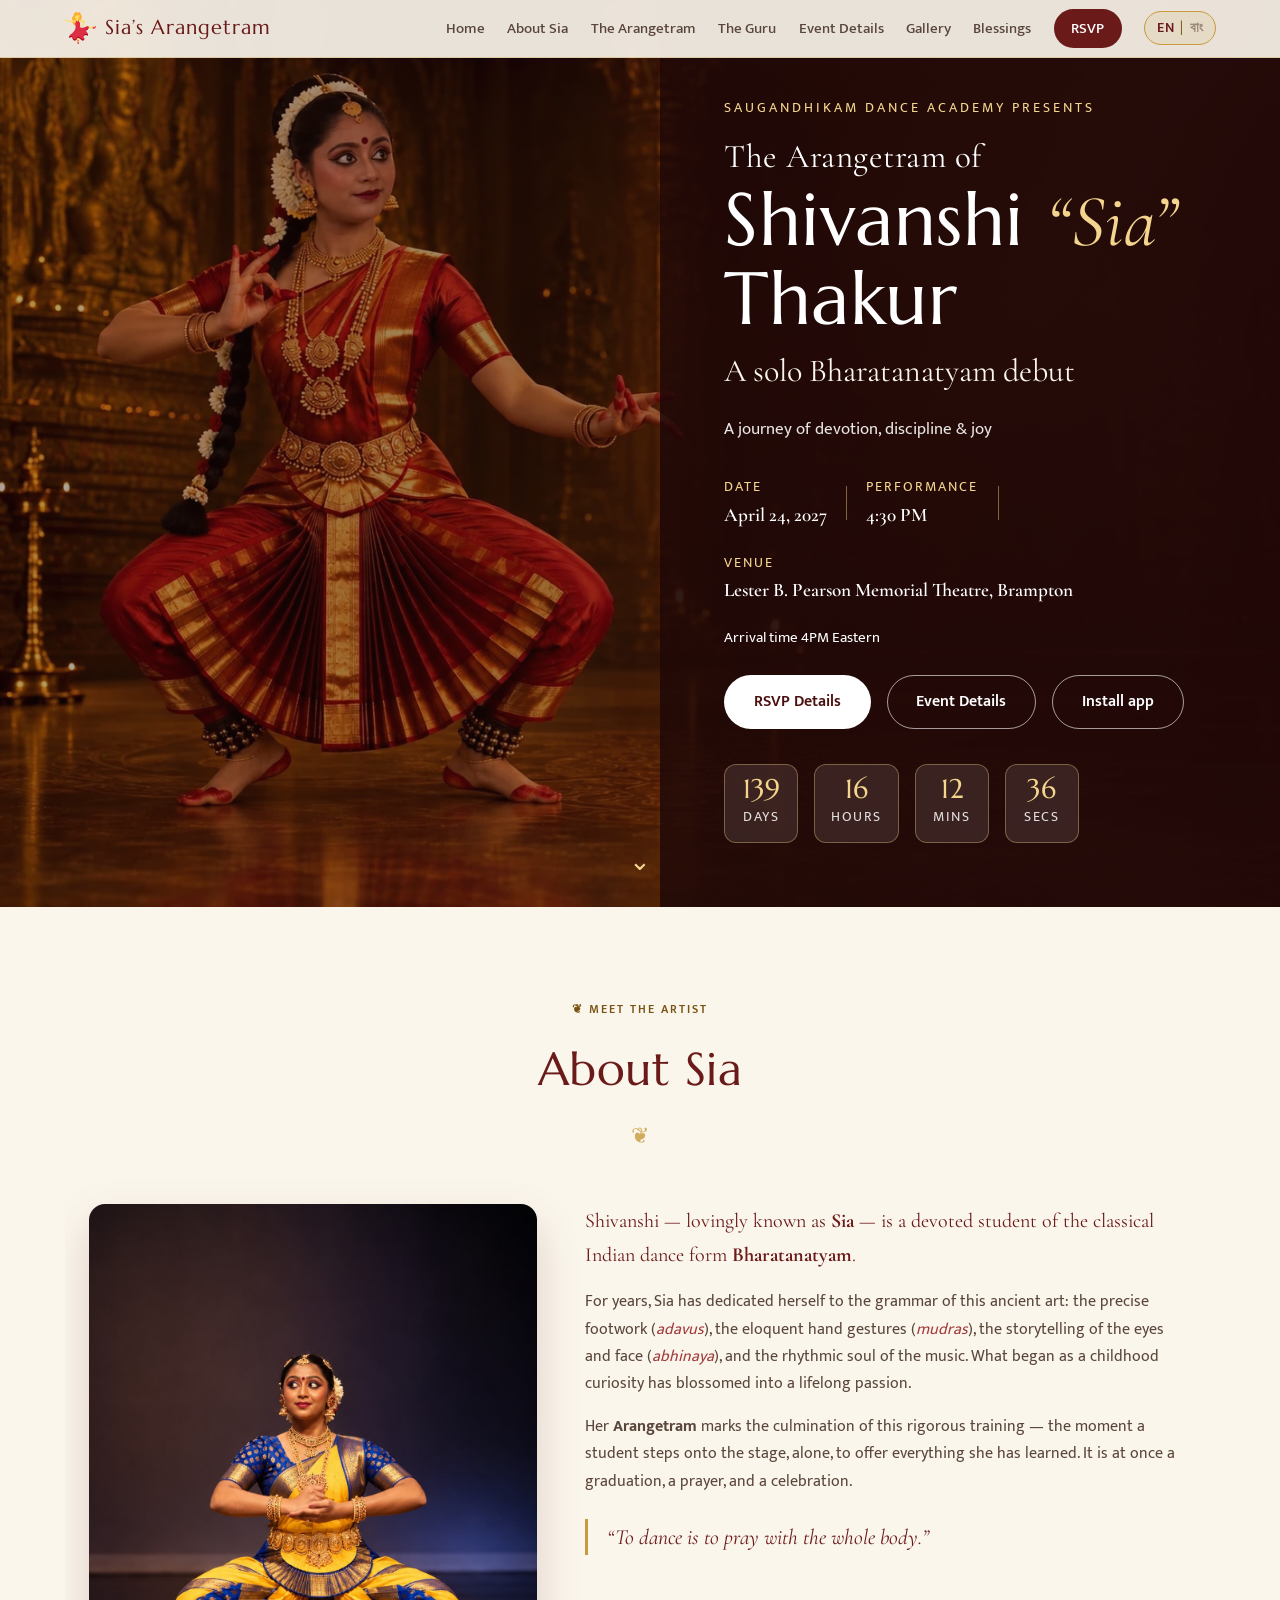
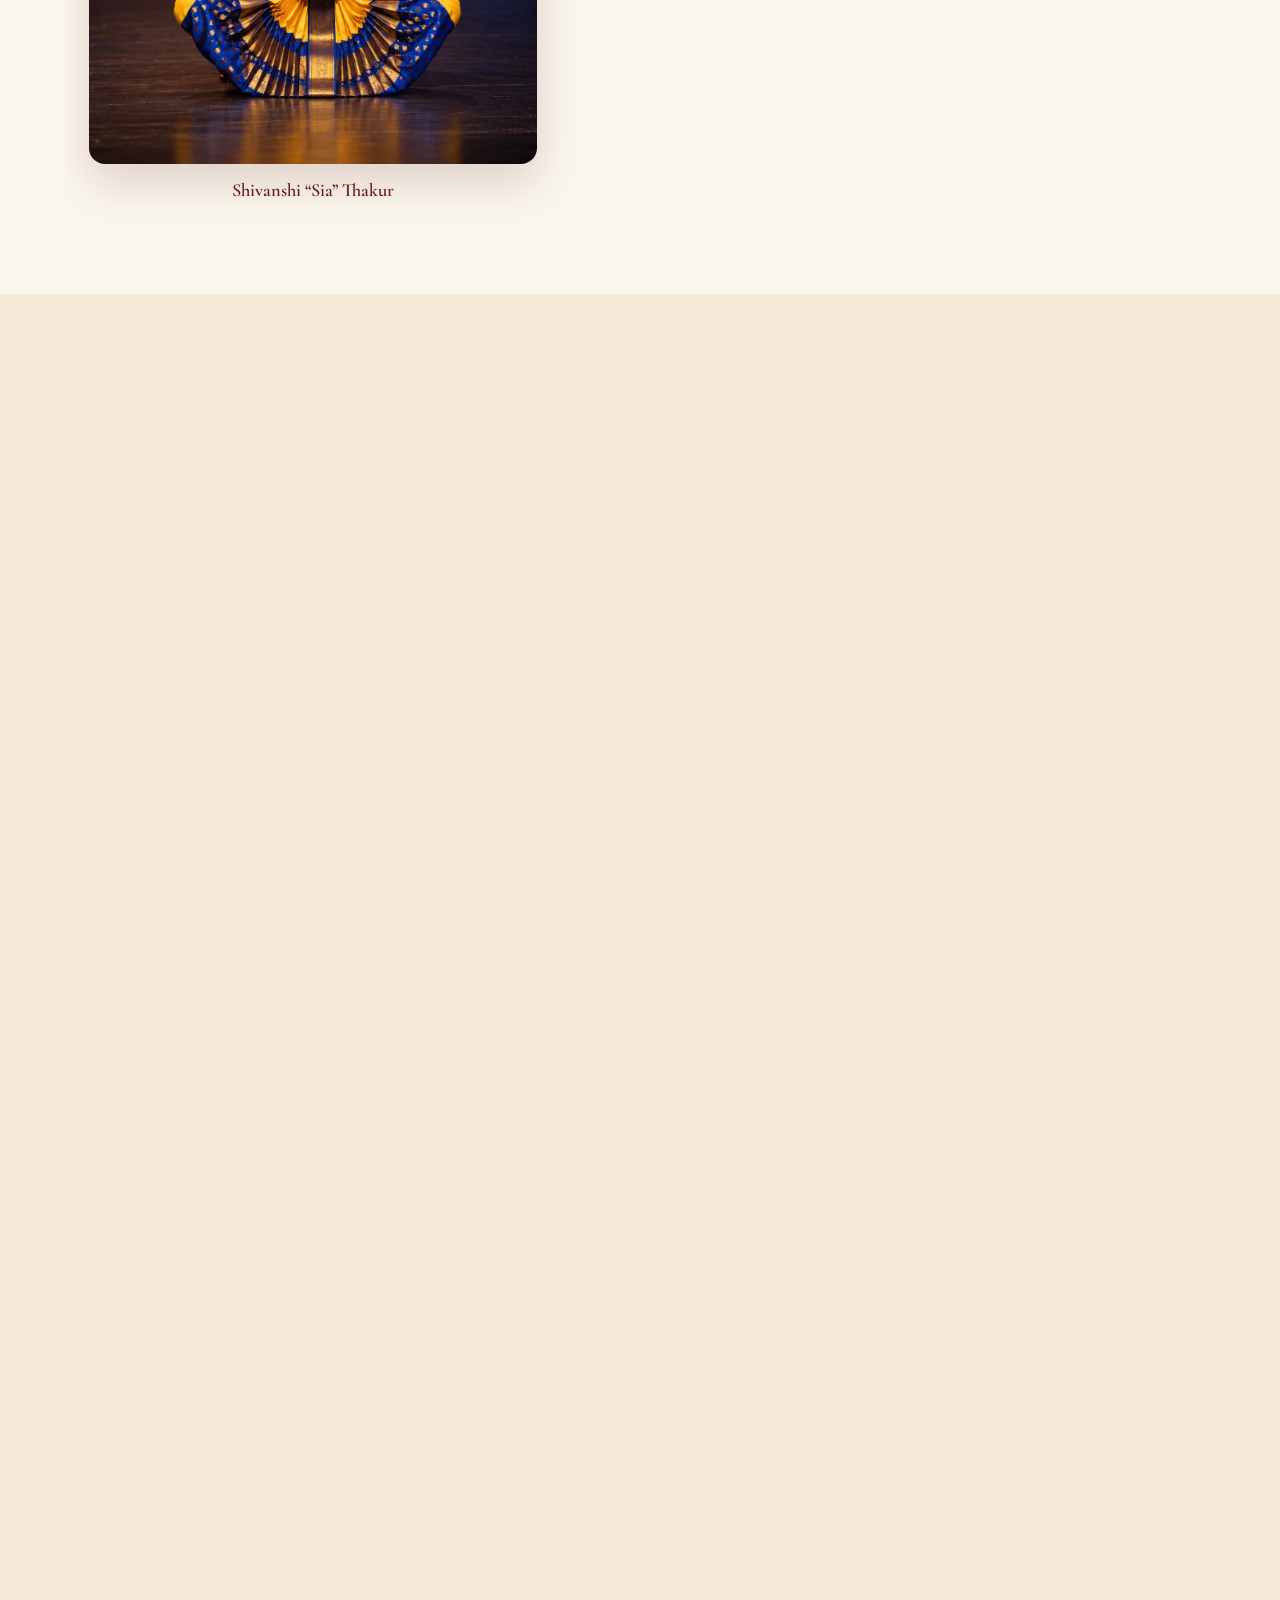
==== commit 0890eab3: "Limit blessing notes to 200 characters instead of words" ====
--- a/index.html
+++ b/index.html
@@ -10,7 +10,7 @@
 <link rel="preconnect" href="https://fonts.googleapis.com" />
 <link rel="preconnect" href="https://fonts.gstatic.com" crossorigin />
 <link href="https://fonts.googleapis.com/css2?family=Cormorant+Garamond:ital,wght@0,400;0,500;0,600;0,700;1,400;1,500&family=Marcellus&family=Mukta:wght@300;400;500;600&display=swap" rel="stylesheet" />
-<link rel="stylesheet" href="styles.css?v=blessings-20261030" />
+<link rel="stylesheet" href="styles.css?v=blessings-20261111" />
 <link rel="manifest" href="manifest.webmanifest" />
 <meta name="theme-color" content="#6b1a1a" />
 <meta name="apple-mobile-web-app-capable" content="yes" />
@@ -362,13 +362,13 @@
   <details id="blessingCompose" class="blessing-compose">
     <summary data-i18n="blessings_compose">I’m here with my blessings</summary>
     <form id="blessingForm">
-      <p class="blessing-form-intro" data-i18n="blessings_form_intro">Leave a note of up to 200 words. You can send a blessing whether your RSVP is Yes or No.</p>
+      <p class="blessing-form-intro" data-i18n="blessings_form_intro">Leave a note of up to 200 characters. You can send a blessing whether your RSVP is Yes or No.</p>
       <fieldset>
         <label for="blessingName" data-i18n="blessings_name">Your first name or family name</label>
         <input id="blessingName" name="name" maxlength="60" autocomplete="given-name" required />
         <label for="blessingMessage" data-i18n="blessings_message">Your note or blessing</label>
-        <textarea id="blessingMessage" name="message" rows="6" maxlength="12000" aria-describedby="blessingWordHelp blessingCount" required></textarea>
-        <div class="blessing-count"><span id="blessingWordHelp" data-i18n="blessings_word_help">Maximum 200 words</span><output id="blessingCount" for="blessingMessage" aria-live="polite">0 / 200</output></div>
+        <textarea id="blessingMessage" name="message" rows="6" maxlength="400" aria-describedby="blessingWordHelp blessingCount" required></textarea>
+        <div class="blessing-count"><span id="blessingWordHelp" data-i18n="blessings_word_help">Maximum 200 characters</span><output id="blessingCount" for="blessingMessage" aria-live="polite">0 / 200</output></div>
         <label class="blessing-consent" for="blessingConsent"><input id="blessingConsent" name="consent" type="checkbox" /><span data-i18n="blessings_consent">You may display my name and blessing on shivanshi.ca after family review. Leave unchecked to send a private note.</span></label>
         <div class="blessing-honeypot" aria-hidden="true"><label for="blessingWebsite">Website</label><input id="blessingWebsite" name="website" tabindex="-1" autocomplete="off" /></div>
         <button id="blessingSend" class="btn btn-primary" type="submit" disabled data-i18n="blessings_send">Send my blessing</button>
@@ -437,10 +437,10 @@
   </div>
 </dialog>
 
-<script src="i18n.js?v=blessings-20261030"></script>
-<script src="site-config.js?v=blessings-20261030"></script>
-<script src="script.js?v=blessings-20261030"></script>
-<script src="blessings.js?v=blessings-20261030" defer></script>
+<script src="i18n.js?v=blessings-20261111"></script>
+<script src="site-config.js?v=blessings-20261111"></script>
+<script src="script.js?v=blessings-20261111"></script>
+<script src="blessings.js?v=blessings-20261111" defer></script>
 <script src="analytics.js?v=site-refresh-20260908" defer></script>
 </body>
 </html>
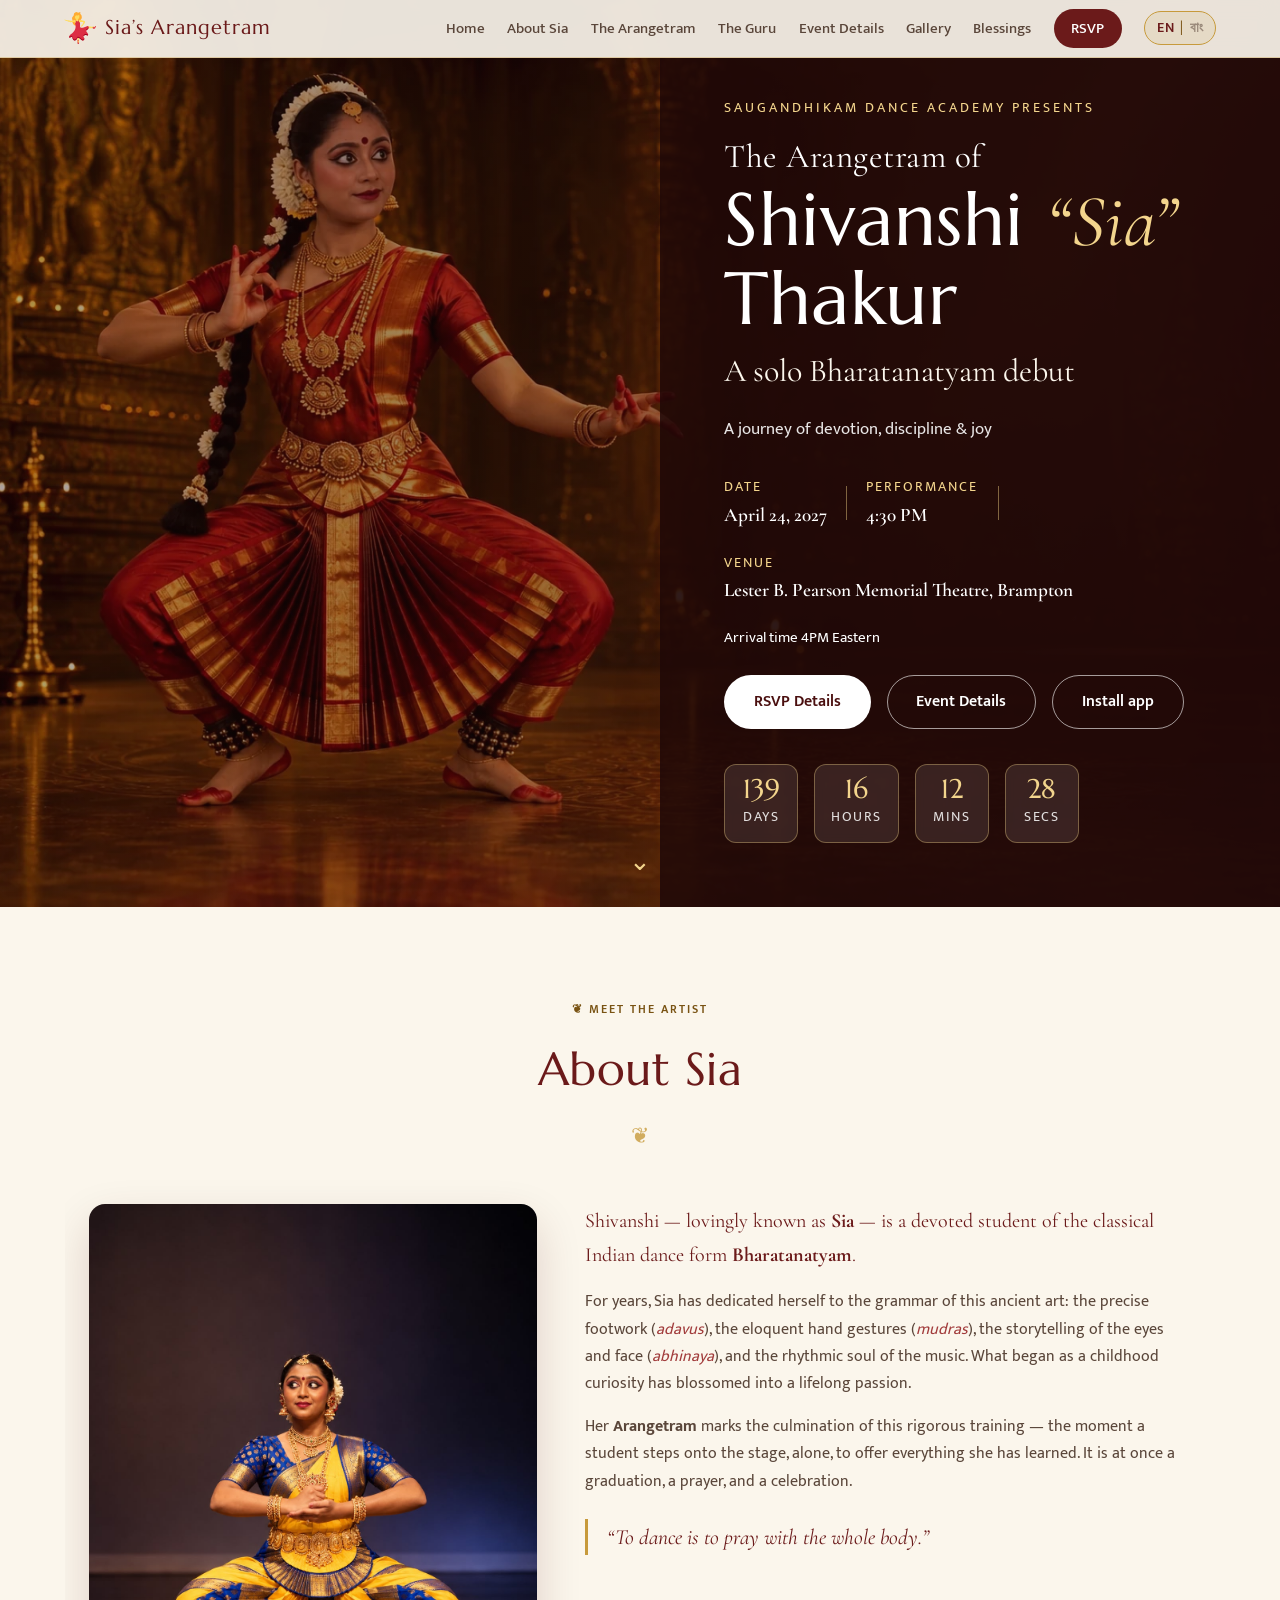
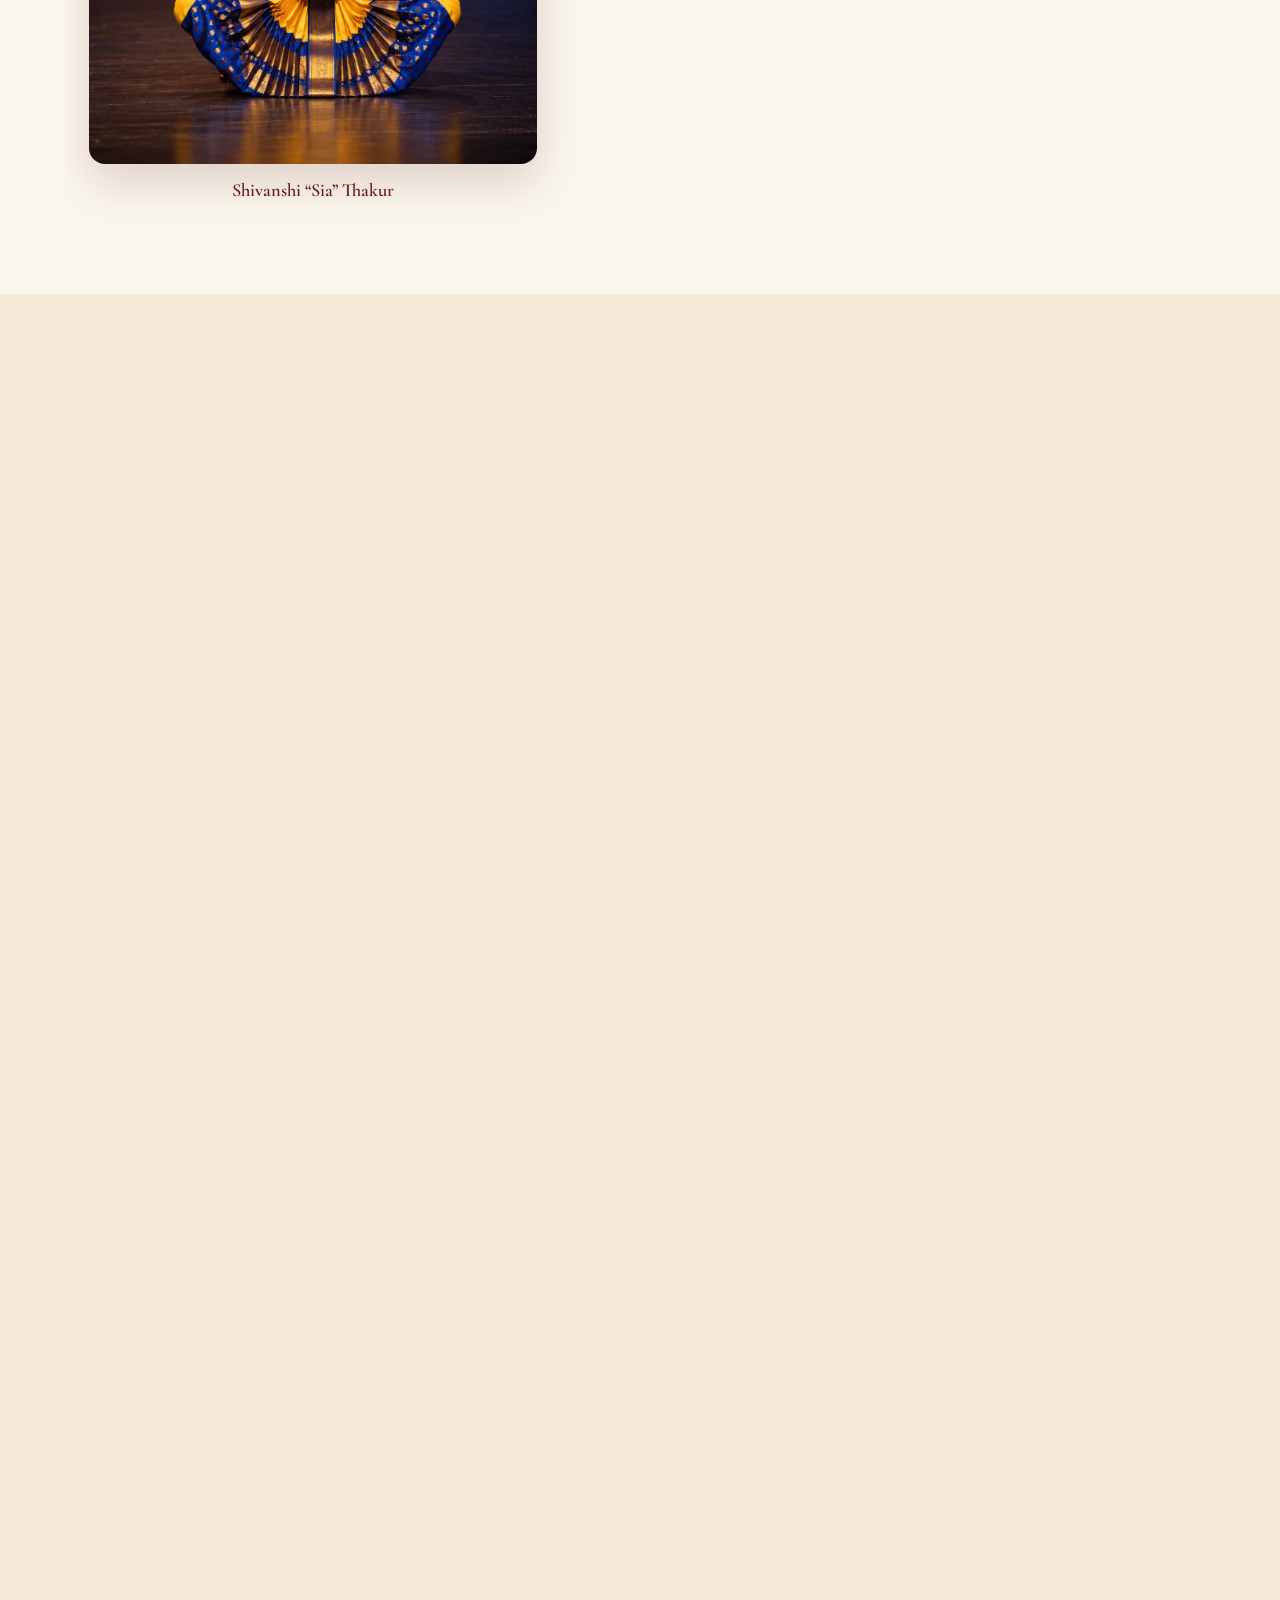
==== commit 9a4979ea: "Use current blessings service origin" ====
--- a/index.html
+++ b/index.html
@@ -10,7 +10,7 @@
 <link rel="preconnect" href="https://fonts.googleapis.com" />
 <link rel="preconnect" href="https://fonts.gstatic.com" crossorigin />
 <link href="https://fonts.googleapis.com/css2?family=Cormorant+Garamond:ital,wght@0,400;0,500;0,600;0,700;1,400;1,500&family=Marcellus&family=Mukta:wght@300;400;500;600&display=swap" rel="stylesheet" />
-<link rel="stylesheet" href="styles.css?v=blessings-20261111" />
+<link rel="stylesheet" href="styles.css?v=blessings-20261111b" />
 <link rel="manifest" href="manifest.webmanifest" />
 <meta name="theme-color" content="#6b1a1a" />
 <meta name="apple-mobile-web-app-capable" content="yes" />
@@ -377,7 +377,7 @@
       <p id="blessingFormStatus" role="status" aria-live="polite"></p>
       <p class="blessing-form-note" data-i18n="blessings_form_note">Your note does not change your RSVP. Please confirm attendance and your total party size through <a href="#rsvp">the invitation</a>. Avoid private contact details in public messages.</p>
     </form>
-    <noscript><p><a href="https://sia-blessings.toastybug.chatgpt.site/">Open the blessings form</a></p></noscript>
+    <noscript><p><a href="https://sia-blessings.nmims-monalisa.chatgpt.site/">Open the blessings form</a></p></noscript>
   </details>
   <div class="blessings-wall-heading"><h3 data-i18n="blessings_wall_title">A circle of love &amp; blessings</h3><p data-i18n="blessings_wall_note">Messages shared with permission and lovingly reviewed by the family.</p></div>
   <p id="blessingsStatus" role="status" data-i18n="blessings_empty">The first blessings will appear here after family review.</p>
@@ -437,10 +437,10 @@
   </div>
 </dialog>
 
-<script src="i18n.js?v=blessings-20261111"></script>
-<script src="site-config.js?v=blessings-20261111"></script>
-<script src="script.js?v=blessings-20261111"></script>
-<script src="blessings.js?v=blessings-20261111" defer></script>
+<script src="i18n.js?v=blessings-20261111b"></script>
+<script src="site-config.js?v=blessings-20261111b"></script>
+<script src="script.js?v=blessings-20261111b"></script>
+<script src="blessings.js?v=blessings-20261111b" defer></script>
 <script src="analytics.js?v=site-refresh-20260908" defer></script>
 </body>
 </html>
